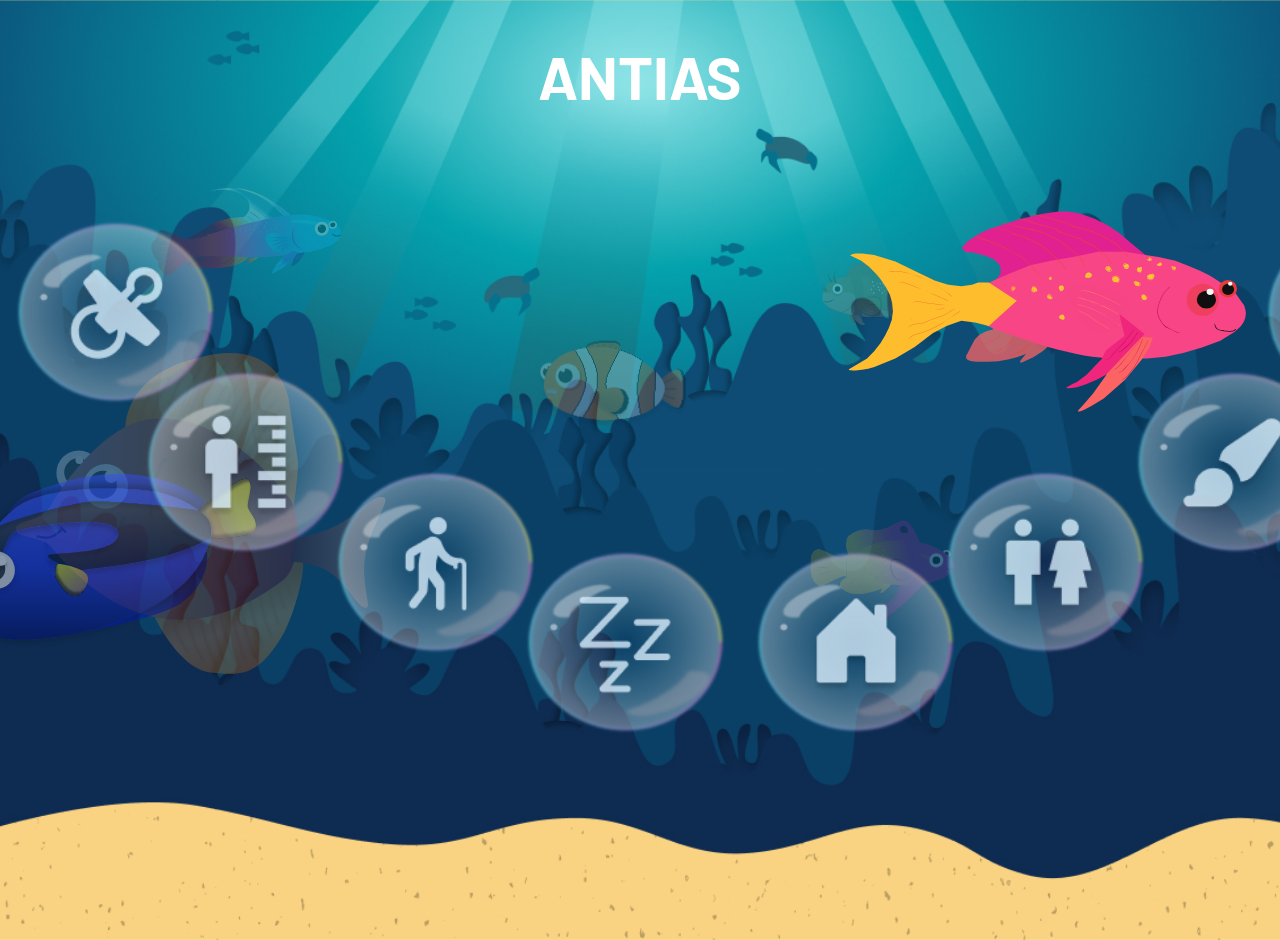
==== antias.html @ 07e8d238 "Merge branch 'main' of https://github.com/Can2203/Akvarie-Case-Gruppe-GG" ====
<!DOCTYPE html>
<html lang="en">
<head>
    <meta charset="UTF-8">
    <meta name="viewport" content="width=device-width, initial-scale=1.0">
    <title>Antias</title> 
    <link rel="stylesheet" href="css/antias.css">
    <link href="https://fonts.googleapis.com/css2?family=Barlow:ital,wght@0,100;0,200;0,300;0,400;0,500;0,600;0,700;0,800;0,900;1,100;1,200;1,300;1,400;1,500;1,600;1,700;1,800;1,900&family=Cormorant+Garamond:ital,wght@0,300..700;1,300..700&family=Montserrat:ital,wght@0,100..900;1,100..900&display=swap" rel="stylesheet">

</head>
<body>
    
    <h1 class="overskriftlof">ANTIAS</h1>
   

    <button class="Rogfarvetkirurgfisk">
        <a href="#Rogfarvetkirurgfisk">
          <img src="Fisk-svg/Rogfarvetkirurg.svg" alt="Røgfarvetkirurg"> 
        </a>
    </button>


    <button class="Ildhalekutlingfisk">
        <a href="#Ildhalekutling">
           <img src="Fisk-svg/Ildhalekutling.svg" alt="Ildhalekutling"> 
        </a>
    </button>

    <button class="Nemo">
        <a href="#Nemo">
          <img src="Fisk-svg/Nemo.svg" alt="Nemo">  
        </a>
    </button>
   

    <button class="Hugofisk">
        <a href="#Hugofisk">
            <img src="Fisk-svg/Hugofisk.svg" alt="Hugofisk">
        </a>
    </button>
  

    <button class="KongeFebars">
        <a href="#KongeFebars">
           <img src="Fisk-svg/KongeFebars.svg" alt="KongeFebars"> 
        </a>
    </button>


    <button class="Paletkirurgfisk">
        <a href="#Paletkirurgfisk">
            <img src="Fisk-svg/Paletkirurg.svg" alt="Paletkirurg">
        </a>
    </button>


    <button class="Antias">
        <a href="LorOmFiskene.html">
           <img src="Fisk-svg/Antais.svg" alt="Antias"> 
        </a>
    </button>


    <button class="Pincetfisk">
        <a href="#Pincetfisk" class="Pincetfisk">
          <img src="Fisk-svg/Pincetfisk.svg" alt="Pincetfisk">  
        </a>
    </button>







  <!--Boblerne-->

    <section class="paragraph1">
        
        <article>
            
            <div id="paragraph1">
                <img class="storboble1" src="images/Boble.png" alt="">
                <h3 class="bobleoverskrift boble1overskrift">BABY(ER)</h3>
                <h4 class="boblelilletekst boble1tekst">
                    Klovnfisken lægger sine æg, hvorefter<br>
                    hannen passer på dem. Efter en uge <br>
                    klækker ægene, og små klovnfisk er <br>
                    blevet født.
                </h4>
            </div>
            
            <button onclick="hideUnhide('paragraph1')" onclick="hideUnhide('paragraph10')"class="boble boble1" >
                <img class="boble" src="images/Babyboble.png" alt="boblebaby" id="paragraph10">
            </button>

        </article>

        
        <article>
            
            <div id="paragraph2">
                <img class="storboble2" src="images/Boble.png" alt="">
                <h3 class="bobleoverskrift boble2overskrift">STØRRELSE</h3>
                <h4 class="boblelilletekst boble2tekst">
                    Klovnfisken er en af akvariets små<br> 
                    fisk og kan blive mellem 8 til 11 cm, <br>
                    og bliver på størrelse med med en <br>
                    lille badeand. 
                </h4>
            </div>
            
            
            <button onclick="hideUnhide('paragraph2')" class="boble boble2">
                <img class="boble" src="images/Storrelseboble.png" alt="boblestorrelse">
            </button>

        </article>


        <article>
            
            <div id="paragraph3">
                <img class="storboble3" src="images/Boble.png" alt="">
                <h3 class="bobleoverskrift boble3overskrift">LEVETID</h3>
                <h4 class="boblelilletekst boble3tekst">
                    Klovnfisken kan leve i akvariet fra <br>
                    8 til 12 år, men også helt op til 20 <br>
                    år, hvis den har et rigtig godt liv <br>
                    i akvariet med godt mad. 
                </h4>
            </div>
            
            
            <button onclick="hideUnhide('paragraph3')" class="boble boble3">
                <img class="boble" src="images/Levetidboble.png" alt="boblelevetid">
            </button>

        </article>


        <article>
            
            <div id="paragraph4">
                <img class="storboble4" src="images/Boble.png" alt="">
                <h3 class="bobleoverskrift boble4overskrift">SØVN</h3>
                <h4 class="boblelilletekst boble4tekst">
                    Intet Intet Intet Intet Intet Intet<br> 
                    Intet Intet Intet Intet Intet Intet<br>
                    Intet Intet Intet Intet Intet. 
                </h4>
            </div>
            
            
            <button onclick="hideUnhide('paragraph4')" class="boble boble4">
                <img class="boble" src="images/Sovnboble.png" alt="boblesovn">
            </button>

        </article>


        <article>
            
            <div id="paragraph5">
                <img class="storboble5" src="images/Boble.png" alt="">
                <h3 class="bobleoverskrift boble5overskrift">HJEM</h3>
                <h4 class="boblelilletekst boble5tekst">
                    Klovnfisken lever i Det Indiske <br>
                    Ocean, Det Røde Hav og i Stillehavet, <br>
                    som er tæt på Australien, hvor <br> 
                    Kænguruerne bor.
                </h4>
            </div>
            
            
            <button onclick="hideUnhide('paragraph5')" class="boble boble5">
                <img class="boble" src="images/Hjemboble.png" alt="boblehjem">
            </button>

        </article>
    

        <article>
            
            <div id="paragraph6">
                <img class="storboble6" src="images/Boble.png" alt="">
                <h3 class="bobleoverskrift boble6overskrift">KØN</h3>
                <h4 class="boblelilletekst boble6tekst">
                    Klovnfiskene er født som hanner, <br>
                    men kan senere i deres liv skifte <br>
                    køn til hun eller forblive en han.
                </h4>
            </div>
            
            
            <button onclick="hideUnhide('paragraph6')" class="boble boble6">
                <img class="boble" src="images/Konboble.png" alt="boblekon">
            </button>

        </article>

        <article>
            
            <div id="paragraph7">
                <img class="storboble7" src="images/Boble.png" alt="">
                <h3 class="bobleoverskrift boble7overskrift">FARVE</h3>
                <h4 class="boblelilletekst boble7tekst">
                    Klovnfisken har nogle specielle <br>
                    farver og er let at genkende med <br>
                    sin flotte orange farve og sine <br>
                    hvide striber.
                </h4>
            </div>
            
            <button onclick="hideUnhide('paragraph7')" class="boble boble7">
                <img class="boble" src="images/Farveboble.png" alt="boblefarve">
            </button>

        </article>

        <article>
            
            <div id="paragraph8">
                <img class="storboble8" src="images/Boble.png" alt="">
                <h3 class="bobleoverskrift boble8overskrift">MAD</h3>
                <h4 class="boblelilletekst boble8tekst">
                    Klovnfisken er altædende og spiser <br>
                    alt mad den kan finde. Den kan både <br>
                    lige orme, alger og små krebsdyr.
                </h4>
            </div>
            
            
            <button onclick="hideUnhide('paragraph8')" class="boble boble8">
                <img class="boble" src="images/Madboble.png" alt="boblemad">
            </button>
        </article>


    </section>


    <script src="js/antias.js"></script>





</body>
</html>
---- css/antias.css ----
body{
    background-image: url("../images/Baggrund.jpg");
        background-size: cover;
        height:100vh;
        margin: 0;
        background-position: bottom;
        overflow: hidden;
        font-family: 'Barlow', sans-serif;

}


.overskriftlof{
    font-size: 60px;
    text-align: center;
    color: #ffffff;
    position: relative;
    font-family:'Barlow', sans-serif;
    
}


.Rogfarvetkirurgfisk{
    background: transparent;
    position:relative;
    top: 200px;
    left:10px;
    border:none;
}

.Rogfarvetkirurgfisk img{
    width: 370px;
    opacity: 25%;
    
}


.Ildhalekutlingfisk{
    background: transparent;
    position:relative;
    bottom: 200px;
    left: -250px;
    border:none;
}

.Ildhalekutlingfisk img{
    width: 200px;
    transform: scaleX(-1);
    opacity: 25%;
}


.Nemo{
    background: transparent;
    position:relative;
    bottom: 50px;
    left: -70px;
    border:none;
}

.Nemo img{
    width: 150px;
    transform: scaleX(-1);
    opacity: 25%;
}



.Paletkirurgfisk{
    background: transparent;
    position:relative;
    bottom: 80px;
    border:none;
    left:-50px;
}

.Paletkirurgfisk img{
    width: 300px;
    transform: scaleX(-1);
    opacity: 50%;
}


.Hugofisk{
    background: transparent;
    position:relative;
    bottom: 150px;
    left:50px;
    border:none;
}

.Hugofisk img{
    width: 145px;
    transform: scaleX(-1);
    opacity: 25%;
}


.KongeFebars{
    background: transparent;
    position:relative;
    bottom: -150px;
    left: -125px;
    border:none;
}

.KongeFebars img{
    width: 150px;
    opacity: 25%;
}



.Pincetfisk{
    background: transparent;
    position:relative;
    bottom: 40px;
    left:375px;
    border:none;
}

.Pincetfisk img{
    width: 300px;
    transform: scaleX(-1);
    opacity: 25%;
}

.Antias{
    background: transparent;
    position:relative;
    bottom: 300px;
    left:525px;
    border:none;
}

.Antias img{
    width: 400px;
}














/*----------------------BOBLERNE----------------------*/

.boble img{
    width: 200px;
}

.boble1, .boble2, .boble3, .boble4, .boble5, .boble6, .boble7, .boble8{
    border:none;
    background:transparent;
}

.paragraph1{
    display:flex;
    z-index:-1;
}


/*BOBLERNES FÆLLES OVERSKRIFT OG TEKST SKRIFT OG DESIGN*/

.bobleoverskrift{
    color:white;
    font-family:'Barlow', sans-serif;
    font-size:25px;
    z-index: 1;
}

.boblelilletekst{
    color:white;
    font-family:'Barlow', sans-serif;
    font-size:15px;
}




/*----------------------boble 1----------------------*/

#paragraph1{
    display: none;
}

.boble1{
    position:absolute;
    top:220px;
    left:10px;
}

.storboble1{
    position: absolute;
    top: 190px;
    width: 290px;
    left:3px;
}

.boble1overskrift{
    color:#ffffff;
    position: absolute;
    bottom: 480px;
    left: 90px;
}

.boble1tekst{
    position: absolute;
    bottom: 400px;
    left:30px;
}



/*----------------------boble 2----------------------*/

#paragraph2{
    display: none;
}

.boble2{
    position:absolute;
    top:370px;
    left:140px;
}

.storboble2{
    position: absolute;
    top: 325px;
    width: 290px;
    left:100px;
}

.boble2overskrift{
    position: absolute;
    top:350px;
    left:170px;
}

.boble2tekst{
    position: absolute;
    top:400px;
    left:130px;
}



/*----------------------boble 3----------------------*/

#paragraph3{
    display: none;
}

.boble3{
    position:absolute;
    top:470px;
    left:330px;
}

.storboble3{
    position:absolute;
    top:435px;
    width:290px;
    left:290px;
}

.boble3overskrift{
    position:absolute;
    top:450px;
    left:380px;
}

.boble3tekst{
    position: absolute;
    top:500px;
    left:320px;
}



/*----------------------boble 4----------------------*/

#paragraph4{
    display: none;
}

.boble4{
    position:absolute;
    top:550px;
    left:520px;
}

.storboble4{
    position: absolute;
    top:510px;
    width:290px;
    left:480px;
}

.boble4overskrift{
    position: absolute;
    bottom: 160px;
    left:590px;
}

.boble4tekst{
    position: absolute;
    bottom: 100px;
    left:520px;
}


/*----------------------boble 5----------------------*/

#paragraph5{
    display: none;
}

.boble5{
    position:absolute;
    top:550px;
    left:750px;
}

.storboble5{
    position:absolute;
    top:510px;
    width:290px;
    left:710px;
}

.boble5overskrift{
    position: absolute;
    bottom:160px;
    left:820px;
}

.boble5tekst{
    position:absolute;
    bottom:80px;
    left:740px;
}


/*----------------------boble 6----------------------*/

#paragraph6{
    display: none;
}

.boble6{
    position:absolute;
    top:470px;
    left:940px;
}

.storboble6{
    position:absolute;
    top:435px;
    width:290px;
    right:280px;
}

.boble6overskrift{
    position:absolute;
    top:459px;
    right:405px;
}

.boble6tekst{
    position:absolute;
    bottom:150px;
    right:315px;
}

/*----------------------boble 7----------------------*/

#paragraph7{
    display: none;
}

.boble7{
    position:absolute;
    top:370px;
    left:1130px;
}

.storboble7{
    position:absolute;
    top:335px;
    width:290px;
    right:85px;
}

.boble7overskrift{
    position: absolute;
    top:358px;
    right:200px;
}

.boble7tekst{
    position:absolute;
    bottom:260px;
    right:120px;
}


/*----------------------boble 8----------------------*/

#paragraph8{
    display: none;
}

.boble8{
    position:absolute;
    top:220px;
    left:1260px;
}

.storboble8{
    position:absolute;
    top:190px;
    width: 290px;
    right:0px;
}

.boble8overskrift{
    position: absolute;
    top:200px;
    right:125px;
}

.boble8tekst{
    position: absolute;
    top:250px;
    right:30px;
}
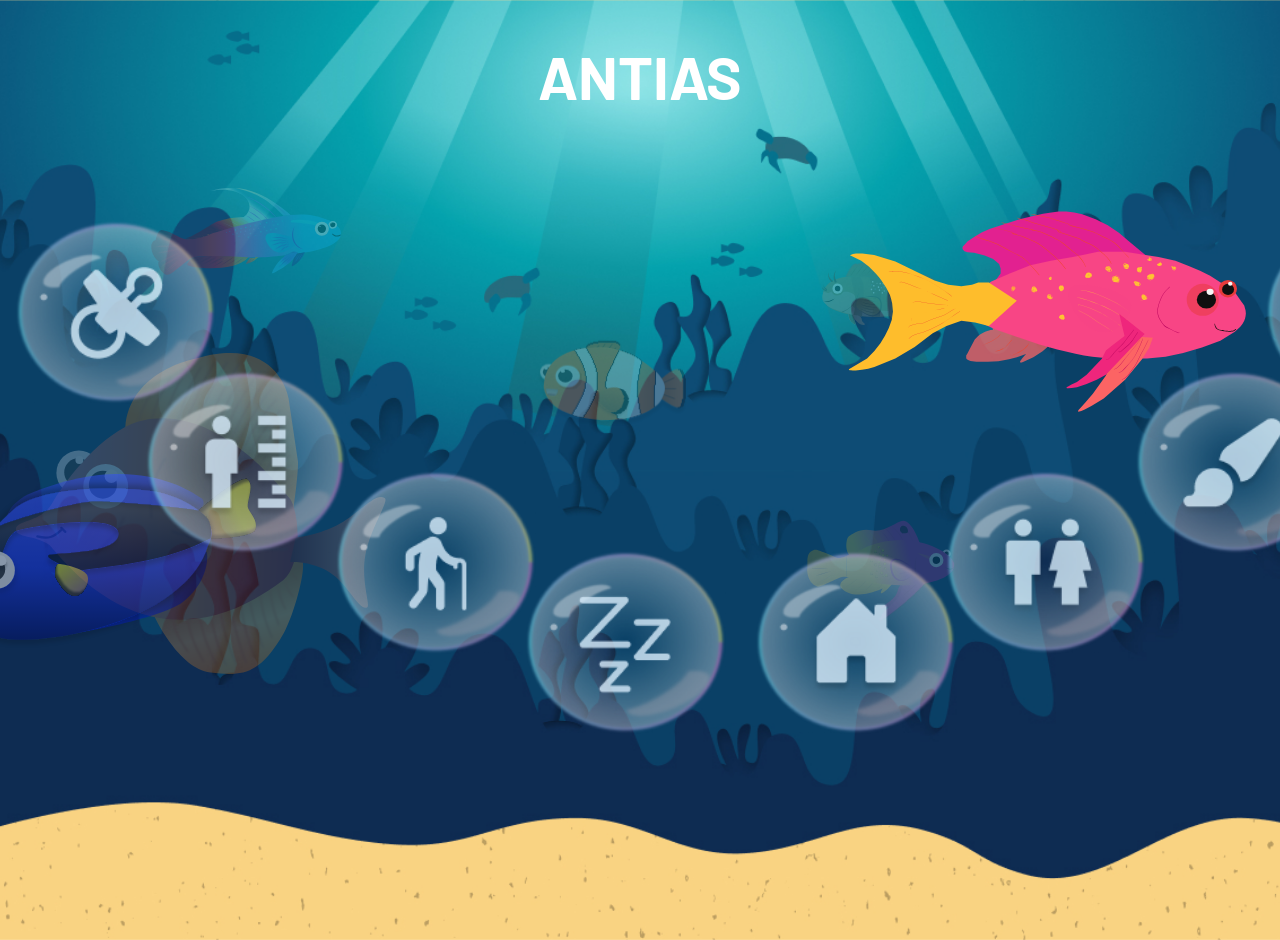
==== commit 0c9c4730: "hgfdsdfghj" ====
--- a/antias.html
+++ b/antias.html
@@ -1,3 +1,6 @@
+
+<!-- Julie -->
+
 <!DOCTYPE html>
 <html lang="en">
 <head>
--- a/css/antias.css
+++ b/css/antias.css
@@ -1,4 +1,4 @@
-
+/* Julie */
 
 body{
     background-image: url("../images/Baggrund.jpg");
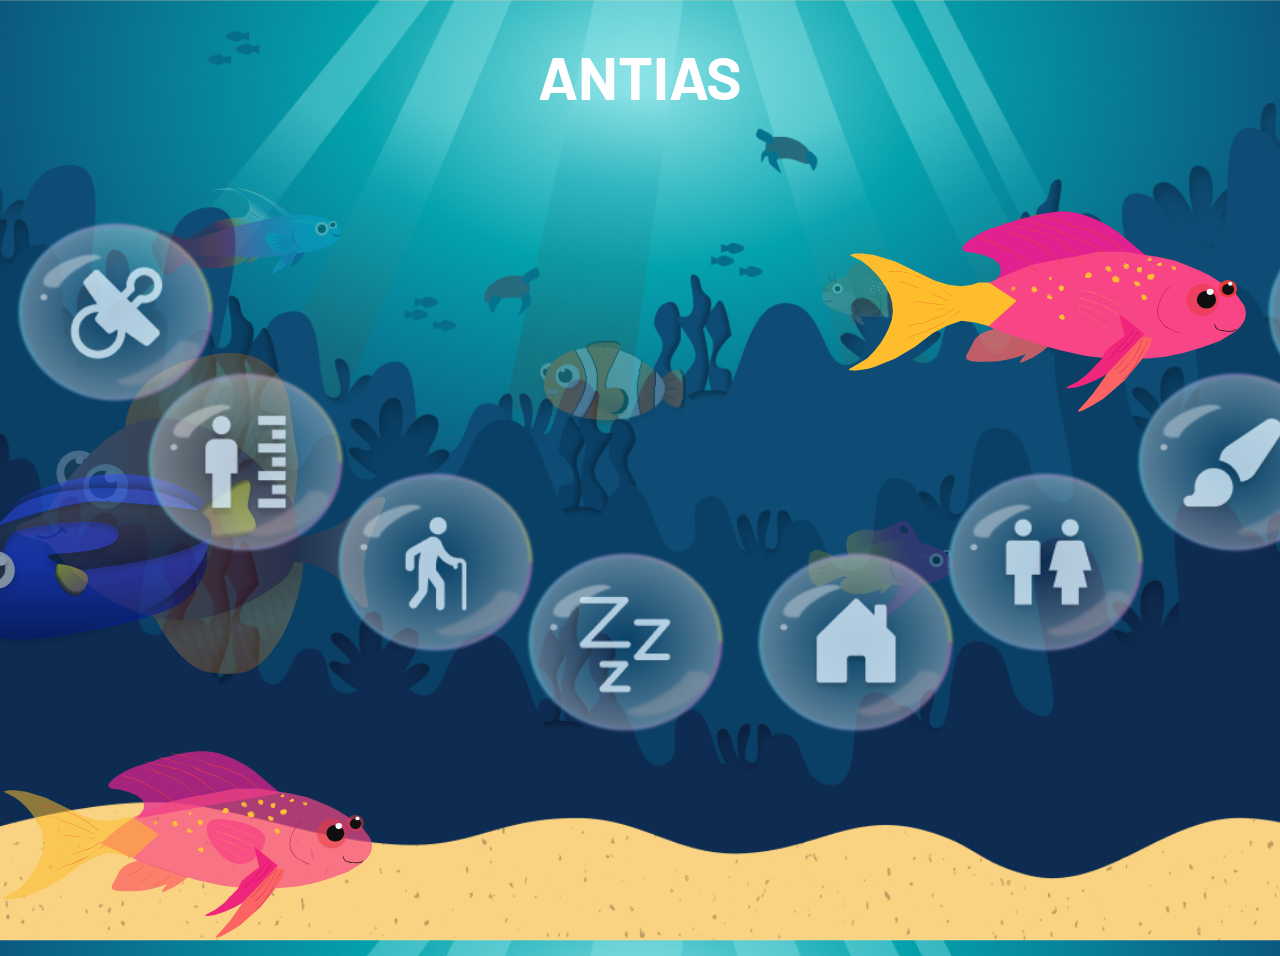
==== commit e33bae39: "tilfrede" ====
--- a/antias.html
+++ b/antias.html
@@ -71,7 +71,7 @@
     </button>
 
 
-
+<img src="images/FISKEN.svg" class="maikenfisk" alt="maikenfisk">
 
 
 
--- a/css/antias.css
+++ b/css/antias.css
@@ -142,10 +142,2739 @@
 
 
 
-
-
-
-
+@keyframes kf_994_88999_scale_0 {
+  0% { animation-timing-function: step-end; scale: 0.9 1; }
+  0.05% { animation-timing-function: step-end; scale: 0.911 1; }
+  0.1% { animation-timing-function: step-end; scale: 0.94 1; }
+  0.15% { animation-timing-function: step-end; scale: 0.97 1; }
+  0.2% { animation-timing-function: step-end; scale: 0.98 1; }
+  0.211% { scale: 0.98 1; }
+  0.25% { scale: 0.979 1; }
+  0.3% { scale: 0.975 1; }
+  0.35% { scale: 0.967 1; }
+  0.4% { scale: 0.958 1; }
+  0.45% { scale: 0.952 1; }
+  0.5% { scale: 0.95 1; }
+  0.513% { animation-timing-function: step-end; scale: 0.95 1; }
+  0.515% { animation-timing-function: step-end; scale: 0.9 1; }
+  0.55% { animation-timing-function: step-end; scale: 0.903 1; }
+  0.6% { animation-timing-function: step-end; scale: 0.923 1; }
+  0.65% { animation-timing-function: step-end; scale: 0.957 1; }
+  0.7% { animation-timing-function: step-end; scale: 0.977 1; }
+  0.736% { scale: 0.98 1; }
+  0.75% { scale: 0.98 1; }
+  0.8% { scale: 0.978 1; }
+  0.85% { scale: 0.972 1; }
+  0.9% { scale: 0.962 1; }
+  0.95% { scale: 0.954 1; }
+  1% { scale: 0.951 1; }
+  1.036% { scale: 0.95 1; }
+  1.038% { animation-timing-function: step-end; scale: 0.9 1; }
+  1.04% { animation-timing-function: step-end; scale: 0.9 1; }
+  1.05% { animation-timing-function: step-end; scale: 0.9 1; }
+  1.1% { animation-timing-function: step-end; scale: 0.911 1; }
+  1.15% { animation-timing-function: step-end; scale: 0.941 1; }
+  1.2% { animation-timing-function: step-end; scale: 0.97 1; }
+  1.25% { animation-timing-function: step-end; scale: 0.98 1; }
+  1.26% { scale: 0.98 1; }
+  1.3% { scale: 0.979 1; }
+  1.35% { scale: 0.975 1; }
+  1.4% { scale: 0.967 1; }
+  1.45% { scale: 0.958 1; }
+  1.5% { scale: 0.952 1; }
+  1.55% { scale: 0.95 1; }
+  1.561% { scale: 0.95 1; }
+  1.563% { animation-timing-function: step-end; scale: 0.9 1; }
+  1.565% { animation-timing-function: step-end; scale: 0.9 1; }
+  1.6% { animation-timing-function: step-end; scale: 0.903 1; }
+  1.65% { animation-timing-function: step-end; scale: 0.924 1; }
+  1.7% { animation-timing-function: step-end; scale: 0.958 1; }
+  1.75% { animation-timing-function: step-end; scale: 0.977 1; }
+  1.785% { scale: 0.98 1; }
+  1.8% { scale: 0.98 1; }
+  1.85% { scale: 0.978 1; }
+  1.9% { scale: 0.972 1; }
+  1.95% { scale: 0.962 1; }
+  2% { scale: 0.954 1; }
+  2.05% { scale: 0.951 1; }
+  2.086% { scale: 0.95 1; }
+  2.088% { animation-timing-function: step-end; scale: 0.9 1; }
+  2.09% { animation-timing-function: step-end; scale: 0.9 1; }
+  2.1% { animation-timing-function: step-end; scale: 0.9 1; }
+  2.15% { animation-timing-function: step-end; scale: 0.911 1; }
+  2.2% { animation-timing-function: step-end; scale: 0.941 1; }
+  2.25% { animation-timing-function: step-end; scale: 0.97 1; }
+  2.3% { animation-timing-function: step-end; scale: 0.98 1; }
+  2.31% { scale: 0.98 1; }
+  2.35% { scale: 0.979 1; }
+  2.4% { scale: 0.975 1; }
+  2.45% { scale: 0.967 1; }
+  2.5% { scale: 0.958 1; }
+  2.55% { scale: 0.952 1; }
+  2.6% { scale: 0.95 1; }
+  2.611% { scale: 0.95 1; }
+  2.613% { animation-timing-function: step-end; scale: 0.9 1; }
+  2.615% { animation-timing-function: step-end; scale: 0.9 1; }
+  2.65% { animation-timing-function: step-end; scale: 0.904 1; }
+  2.7% { animation-timing-function: step-end; scale: 0.924 1; }
+  2.75% { animation-timing-function: step-end; scale: 0.958 1; }
+  2.8% { animation-timing-function: step-end; scale: 0.977 1; }
+  2.835% { scale: 0.98 1; }
+  2.85% { scale: 0.98 1; }
+  2.9% { scale: 0.978 1; }
+  2.95% { scale: 0.972 1; }
+  3% { scale: 0.962 1; }
+  3.05% { scale: 0.954 1; }
+  3.1% { scale: 0.951 1; }
+  3.136% { scale: 0.95 1; }
+  3.138% { animation-timing-function: step-end; scale: 0.9 1; }
+  3.14% { animation-timing-function: step-end; scale: 0.9 1; }
+  3.15% { animation-timing-function: step-end; scale: 0.9 1; }
+  3.2% { animation-timing-function: step-end; scale: 0.911 1; }
+  3.25% { animation-timing-function: step-end; scale: 0.941 1; }
+  3.3% { animation-timing-function: step-end; scale: 0.97 1; }
+  3.35% { animation-timing-function: step-end; scale: 0.98 1; }
+  3.36% { scale: 0.98 1; }
+  3.4% { scale: 0.979 1; }
+  3.45% { scale: 0.975 1; }
+  3.5% { scale: 0.967 1; }
+  3.55% { scale: 0.958 1; }
+  3.6% { scale: 0.952 1; }
+  3.65% { scale: 0.95 1; }
+  3.66% { scale: 0.95 1; }
+  3.662% { animation-timing-function: step-end; scale: 0.9 1; }
+  3.664% { animation-timing-function: step-end; scale: 0.9 1; }
+  3.7% { animation-timing-function: step-end; scale: 0.904 1; }
+  3.75% { animation-timing-function: step-end; scale: 0.924 1; }
+  3.8% { animation-timing-function: step-end; scale: 0.958 1; }
+  3.85% { animation-timing-function: step-end; scale: 0.977 1; }
+  3.885% { scale: 0.98 1; }
+  3.9% { scale: 0.98 1; }
+  3.95% { scale: 0.978 1; }
+  4% { scale: 0.972 1; }
+  4.05% { scale: 0.962 1; }
+  4.1% { scale: 0.954 1; }
+  4.15% { scale: 0.951 1; }
+  4.185% { scale: 0.95 1; }
+  4.187% { animation-timing-function: step-end; scale: 0.9 1; }
+  4.189% { animation-timing-function: step-end; scale: 0.9 1; }
+  4.2% { animation-timing-function: step-end; scale: 0.9 1; }
+  4.25% { animation-timing-function: step-end; scale: 0.911 1; }
+  4.3% { animation-timing-function: step-end; scale: 0.941 1; }
+  4.35% { animation-timing-function: step-end; scale: 0.97 1; }
+  4.4% { animation-timing-function: step-end; scale: 0.98 1; }
+  4.409% { scale: 0.98 1; }
+  4.45% { scale: 0.979 1; }
+  4.5% { scale: 0.975 1; }
+  4.55% { scale: 0.967 1; }
+  4.6% { scale: 0.958 1; }
+  4.65% { scale: 0.952 1; }
+  4.7% { scale: 0.95 1; }
+  4.71% { scale: 0.95 1; }
+  4.712% { animation-timing-function: step-end; scale: 0.9 1; }
+  4.714% { animation-timing-function: step-end; scale: 0.9 1; }
+  4.75% { animation-timing-function: step-end; scale: 0.904 1; }
+  4.8% { animation-timing-function: step-end; scale: 0.924 1; }
+  4.85% { animation-timing-function: step-end; scale: 0.958 1; }
+  4.9% { animation-timing-function: step-end; scale: 0.977 1; }
+  4.934% { scale: 0.98 1; }
+  4.95% { scale: 0.98 1; }
+  5% { scale: 0.978 1; }
+  5.05% { scale: 0.972 1; }
+  5.1% { scale: 0.962 1; }
+  5.15% { scale: 0.954 1; }
+  5.2% { scale: 0.951 1; }
+  5.235% { scale: 0.95 1; }
+  5.237% { animation-timing-function: step-end; scale: 0.9 1; }
+  5.239% { animation-timing-function: step-end; scale: 0.9 1; }
+  5.25% { animation-timing-function: step-end; scale: 0.9 1; }
+  5.3% { animation-timing-function: step-end; scale: 0.911 1; }
+  5.35% { animation-timing-function: step-end; scale: 0.941 1; }
+  5.4% { animation-timing-function: step-end; scale: 0.97 1; }
+  5.45% { animation-timing-function: step-end; scale: 0.98 1; }
+  5.459% { scale: 0.98 1; }
+  5.5% { scale: 0.979 1; }
+  5.55% { scale: 0.975 1; }
+  5.6% { scale: 0.967 1; }
+  5.65% { scale: 0.958 1; }
+  5.7% { scale: 0.952 1; }
+  5.75% { scale: 0.95 1; }
+  5.76% { scale: 0.95 1; }
+  5.762% { animation-timing-function: step-end; scale: 0.9 1; }
+  5.764% { animation-timing-function: step-end; scale: 0.9 1; }
+  5.8% { animation-timing-function: step-end; scale: 0.904 1; }
+  5.85% { animation-timing-function: step-end; scale: 0.924 1; }
+  5.9% { animation-timing-function: step-end; scale: 0.958 1; }
+  5.95% { animation-timing-function: step-end; scale: 0.977 1; }
+  5.984% { scale: 0.98 1; }
+  6% { scale: 0.98 1; }
+  6.05% { scale: 0.978 1; }
+  6.1% { scale: 0.972 1; }
+  6.15% { scale: 0.962 1; }
+  6.2% { scale: 0.954 1; }
+  6.25% { scale: 0.951 1; }
+  6.285% { scale: 0.95 1; }
+  6.287% { animation-timing-function: step-end; scale: 0.9 1; }
+  6.289% { animation-timing-function: step-end; scale: 0.9 1; }
+  6.3% { animation-timing-function: step-end; scale: 0.9 1; }
+  6.35% { animation-timing-function: step-end; scale: 0.911 1; }
+  6.4% { animation-timing-function: step-end; scale: 0.942 1; }
+  6.45% { animation-timing-function: step-end; scale: 0.97 1; }
+  6.5% { animation-timing-function: step-end; scale: 0.98 1; }
+  6.509% { scale: 0.98 1; }
+  6.55% { scale: 0.979 1; }
+  6.6% { scale: 0.975 1; }
+  6.65% { scale: 0.967 1; }
+  6.7% { scale: 0.958 1; }
+  6.75% { scale: 0.952 1; }
+  6.8% { scale: 0.95 1; }
+  6.81% { scale: 0.95 1; }
+  6.812% { animation-timing-function: step-end; scale: 0.9 1; }
+  6.814% { animation-timing-function: step-end; scale: 0.9 1; }
+  6.85% { animation-timing-function: step-end; scale: 0.904 1; }
+  6.9% { animation-timing-function: step-end; scale: 0.924 1; }
+  6.95% { animation-timing-function: step-end; scale: 0.958 1; }
+  7% { animation-timing-function: step-end; scale: 0.977 1; }
+  7.034% { scale: 0.98 1; }
+  7.05% { scale: 0.98 1; }
+  7.1% { scale: 0.978 1; }
+  7.15% { scale: 0.972 1; }
+  7.2% { scale: 0.962 1; }
+  7.25% { scale: 0.954 1; }
+  7.3% { scale: 0.951 1; }
+  7.334% { scale: 0.95 1; }
+  7.336% { animation-timing-function: step-end; scale: 0.9 1; }
+  7.338% { animation-timing-function: step-end; scale: 0.9 1; }
+  7.35% { animation-timing-function: step-end; scale: 0.9 1; }
+  7.4% { animation-timing-function: step-end; scale: 0.912 1; }
+  7.45% { animation-timing-function: step-end; scale: 0.942 1; }
+  7.5% { animation-timing-function: step-end; scale: 0.97 1; }
+  7.55% { animation-timing-function: step-end; scale: 0.98 1; }
+  7.559% { scale: 0.98 1; }
+  7.6% { scale: 0.979 1; }
+  7.65% { scale: 0.975 1; }
+  7.7% { scale: 0.967 1; }
+  7.75% { scale: 0.958 1; }
+  7.8% { scale: 0.952 1; }
+  7.85% { scale: 0.95 1; }
+  7.859% { scale: 0.95 1; }
+  7.861% { animation-timing-function: step-end; scale: 0.9 1; }
+  7.863% { animation-timing-function: step-end; scale: 0.9 1; }
+  7.9% { animation-timing-function: step-end; scale: 0.904 1; }
+  7.95% { animation-timing-function: step-end; scale: 0.925 1; }
+  8% { animation-timing-function: step-end; scale: 0.959 1; }
+  8.05% { animation-timing-function: step-end; scale: 0.977 1; }
+  8.083% { scale: 0.98 1; }
+  8.1% { scale: 0.98 1; }
+  8.15% { scale: 0.978 1; }
+  8.2% { scale: 0.971 1; }
+  8.25% { scale: 0.962 1; }
+  8.3% { scale: 0.954 1; }
+  8.35% { scale: 0.951 1; }
+  8.384% { scale: 0.95 1; }
+  8.386% { animation-timing-function: step-end; scale: 0.9 1; }
+  8.388% { animation-timing-function: step-end; scale: 0.9 1; }
+  8.4% { animation-timing-function: step-end; scale: 0.9 1; }
+  8.45% { animation-timing-function: step-end; scale: 0.912 1; }
+  8.5% { animation-timing-function: step-end; scale: 0.942 1; }
+  8.55% { animation-timing-function: step-end; scale: 0.971 1; }
+  8.6% { animation-timing-function: step-end; scale: 0.98 1; }
+  8.608% { scale: 0.98 1; }
+  8.65% { scale: 0.979 1; }
+  8.7% { scale: 0.975 1; }
+  8.75% { scale: 0.967 1; }
+  8.8% { scale: 0.958 1; }
+  8.85% { scale: 0.952 1; }
+  8.9% { scale: 0.95 1; }
+  8.909% { scale: 0.95 1; }
+  8.911% { animation-timing-function: step-end; scale: 0.9 1; }
+  8.913% { animation-timing-function: step-end; scale: 0.9 1; }
+  8.95% { animation-timing-function: step-end; scale: 0.904 1; }
+  9% { animation-timing-function: step-end; scale: 0.925 1; }
+  9.05% { animation-timing-function: step-end; scale: 0.959 1; }
+  9.1% { animation-timing-function: step-end; scale: 0.977 1; }
+  9.133% { scale: 0.98 1; }
+  9.15% { scale: 0.98 1; }
+  9.2% { scale: 0.978 1; }
+  9.25% { scale: 0.971 1; }
+  9.3% { scale: 0.962 1; }
+  9.35% { scale: 0.954 1; }
+  9.4% { scale: 0.951 1; }
+  9.434% { scale: 0.95 1; }
+  9.436% { animation-timing-function: step-end; scale: 0.9 1; }
+  9.438% { animation-timing-function: step-end; scale: 0.9 1; }
+  9.45% { animation-timing-function: step-end; scale: 0.9 1; }
+  9.5% { animation-timing-function: step-end; scale: 0.912 1; }
+  9.55% { animation-timing-function: step-end; scale: 0.942 1; }
+  9.6% { animation-timing-function: step-end; scale: 0.971 1; }
+  9.65% { animation-timing-function: step-end; scale: 0.98 1; }
+  9.658% { scale: 0.98 1; }
+  9.7% { scale: 0.979 1; }
+  9.75% { scale: 0.975 1; }
+  9.8% { scale: 0.967 1; }
+  9.85% { scale: 0.958 1; }
+  9.9% { scale: 0.952 1; }
+  9.95% { scale: 0.95 1; }
+  9.959% { scale: 0.95 1; }
+  9.961% { animation-timing-function: step-end; scale: 0.9 1; }
+  9.963% { animation-timing-function: step-end; scale: 0.9 1; }
+  10% { animation-timing-function: step-end; scale: 0.904 1; }
+  10.05% { animation-timing-function: step-end; scale: 0.925 1; }
+  10.1% { animation-timing-function: step-end; scale: 0.959 1; }
+  10.15% { animation-timing-function: step-end; scale: 0.977 1; }
+  10.183% { scale: 0.98 1; }
+  10.2% { scale: 0.98 1; }
+  10.25% { scale: 0.978 1; }
+  10.3% { scale: 0.971 1; }
+  10.35% { scale: 0.962 1; }
+  10.4% { scale: 0.954 1; }
+  10.45% { scale: 0.951 1; }
+  10.484% { scale: 0.95 1; }
+  10.486% { animation-timing-function: step-end; scale: 0.9 1; }
+  10.488% { animation-timing-function: step-end; scale: 0.9 1; }
+  10.5% { animation-timing-function: step-end; scale: 0.9 1; }
+  10.55% { animation-timing-function: step-end; scale: 0.912 1; }
+  10.6% { animation-timing-function: step-end; scale: 0.942 1; }
+  10.65% { animation-timing-function: step-end; scale: 0.971 1; }
+  10.7% { animation-timing-function: step-end; scale: 0.98 1; }
+  10.708% { scale: 0.98 1; }
+  10.75% { scale: 0.979 1; }
+  10.8% { scale: 0.975 1; }
+  10.85% { scale: 0.967 1; }
+  10.9% { scale: 0.958 1; }
+  10.95% { scale: 0.952 1; }
+  11% { scale: 0.95 1; }
+  11.008% { scale: 0.95 1; }
+  11.01% { animation-timing-function: step-end; scale: 0.9 1; }
+  11.012% { animation-timing-function: step-end; scale: 0.9 1; }
+  11.05% { animation-timing-function: step-end; scale: 0.904 1; }
+  11.1% { animation-timing-function: step-end; scale: 0.925 1; }
+  11.15% { animation-timing-function: step-end; scale: 0.959 1; }
+  11.2% { animation-timing-function: step-end; scale: 0.977 1; }
+  11.233% { scale: 0.98 1; }
+  11.25% { scale: 0.98 1; }
+  11.3% { scale: 0.978 1; }
+  11.35% { scale: 0.971 1; }
+  11.4% { scale: 0.962 1; }
+  11.45% { scale: 0.954 1; }
+  11.5% { scale: 0.951 1; }
+  11.533% { scale: 0.95 1; }
+  11.535% { animation-timing-function: step-end; scale: 0.9 1; }
+  11.537% { animation-timing-function: step-end; scale: 0.9 1; }
+  11.55% { animation-timing-function: step-end; scale: 0.901 1; }
+  11.6% { animation-timing-function: step-end; scale: 0.912 1; }
+  11.65% { animation-timing-function: step-end; scale: 0.943 1; }
+  11.7% { animation-timing-function: step-end; scale: 0.971 1; }
+  11.75% { animation-timing-function: step-end; scale: 0.98 1; }
+  11.757% { scale: 0.98 1; }
+  11.8% { scale: 0.979 1; }
+  11.85% { scale: 0.975 1; }
+  11.9% { scale: 0.967 1; }
+  11.95% { scale: 0.957 1; }
+  12% { scale: 0.952 1; }
+  12.05% { scale: 0.95 1; }
+  12.058% { scale: 0.95 1; }
+  12.06% { animation-timing-function: step-end; scale: 0.9 1; }
+  12.062% { animation-timing-function: step-end; scale: 0.9 1; }
+  12.1% { animation-timing-function: step-end; scale: 0.904 1; }
+  12.15% { animation-timing-function: step-end; scale: 0.925 1; }
+  12.2% { animation-timing-function: step-end; scale: 0.959 1; }
+  12.25% { animation-timing-function: step-end; scale: 0.977 1; }
+  12.282% { scale: 0.98 1; }
+  12.3% { scale: 0.98 1; }
+  12.35% { scale: 0.978 1; }
+  12.4% { scale: 0.971 1; }
+  12.45% { scale: 0.962 1; }
+  12.5% { scale: 0.954 1; }
+  12.55% { scale: 0.951 1; }
+  12.583% { scale: 0.95 1; }
+  12.585% { animation-timing-function: step-end; scale: 0.9 1; }
+  12.587% { animation-timing-function: step-end; scale: 0.9 1; }
+  12.6% { animation-timing-function: step-end; scale: 0.901 1; }
+  12.65% { animation-timing-function: step-end; scale: 0.912 1; }
+  12.7% { animation-timing-function: step-end; scale: 0.943 1; }
+  12.75% { animation-timing-function: step-end; scale: 0.971 1; }
+  12.8% { animation-timing-function: step-end; scale: 0.98 1; }
+  12.807% { scale: 0.98 1; }
+  12.85% { scale: 0.979 1; }
+  12.9% { scale: 0.975 1; }
+  12.95% { scale: 0.967 1; }
+  13% { scale: 0.957 1; }
+  13.05% { scale: 0.952 1; }
+  13.1% { scale: 0.95 1; }
+  13.108% { scale: 0.95 1; }
+  13.11% { animation-timing-function: step-end; scale: 0.9 1; }
+  13.112% { animation-timing-function: step-end; scale: 0.9 1; }
+  13.15% { animation-timing-function: step-end; scale: 0.904 1; }
+  13.2% { animation-timing-function: step-end; scale: 0.926 1; }
+  13.25% { animation-timing-function: step-end; scale: 0.959 1; }
+  13.3% { animation-timing-function: step-end; scale: 0.977 1; }
+  13.332% { scale: 0.98 1; }
+  13.35% { scale: 0.98 1; }
+  13.4% { scale: 0.977 1; }
+  13.45% { scale: 0.971 1; }
+  13.5% { scale: 0.962 1; }
+  13.55% { scale: 0.954 1; }
+  13.6% { scale: 0.951 1; }
+  13.633% { scale: 0.95 1; }
+  13.635% { animation-timing-function: step-end; scale: 0.9 1; }
+  13.637% { animation-timing-function: step-end; scale: 0.9 1; }
+  13.65% { animation-timing-function: step-end; scale: 0.901 1; }
+  13.7% { animation-timing-function: step-end; scale: 0.912 1; }
+  13.75% { animation-timing-function: step-end; scale: 0.943 1; }
+  13.8% { animation-timing-function: step-end; scale: 0.971 1; }
+  13.85% { animation-timing-function: step-end; scale: 0.98 1; }
+  13.857% { scale: 0.98 1; }
+  13.9% { scale: 0.979 1; }
+  13.95% { scale: 0.975 1; }
+  14% { scale: 0.967 1; }
+  14.05% { scale: 0.957 1; }
+  14.1% { scale: 0.952 1; }
+  14.15% { scale: 0.95 1; }
+  14.157% { scale: 0.95 1; }
+  14.159% { animation-timing-function: step-end; scale: 0.9 1; }
+  14.161% { animation-timing-function: step-end; scale: 0.9 1; }
+  14.2% { animation-timing-function: step-end; scale: 0.904 1; }
+  14.25% { animation-timing-function: step-end; scale: 0.926 1; }
+  14.3% { animation-timing-function: step-end; scale: 0.96 1; }
+  14.35% { animation-timing-function: step-end; scale: 0.978 1; }
+  14.382% { scale: 0.98 1; }
+  14.4% { scale: 0.98 1; }
+  14.45% { scale: 0.977 1; }
+  14.5% { scale: 0.971 1; }
+  14.55% { scale: 0.962 1; }
+  14.6% { scale: 0.954 1; }
+  14.65% { scale: 0.951 1; }
+  14.682% { scale: 0.95 1; }
+  14.684% { animation-timing-function: step-end; scale: 0.9 1; }
+  14.686% { animation-timing-function: step-end; scale: 0.9 1; }
+  14.7% { animation-timing-function: step-end; scale: 0.901 1; }
+  14.75% { animation-timing-function: step-end; scale: 0.912 1; }
+  14.8% { animation-timing-function: step-end; scale: 0.943 1; }
+  14.85% { animation-timing-function: step-end; scale: 0.971 1; }
+  14.9% { animation-timing-function: step-end; scale: 0.98 1; }
+  14.906% { scale: 0.98 1; }
+  14.95% { scale: 0.979 1; }
+  15% { scale: 0.975 1; }
+  15.05% { scale: 0.967 1; }
+  15.1% { scale: 0.957 1; }
+  15.15% { scale: 0.952 1; }
+  15.2% { scale: 0.95 1; }
+  15.207% { scale: 0.95 1; }
+  15.209% { animation-timing-function: step-end; scale: 0.9 1; }
+  15.211% { animation-timing-function: step-end; scale: 0.9 1; }
+  15.25% { animation-timing-function: step-end; scale: 0.904 1; }
+  15.3% { animation-timing-function: step-end; scale: 0.926 1; }
+  15.35% { animation-timing-function: step-end; scale: 0.96 1; }
+  15.4% { animation-timing-function: step-end; scale: 0.978 1; }
+  15.431% { scale: 0.98 1; }
+  15.45% { scale: 0.98 1; }
+  15.5% { scale: 0.977 1; }
+  15.55% { scale: 0.971 1; }
+  15.6% { scale: 0.962 1; }
+  15.65% { scale: 0.954 1; }
+  15.7% { scale: 0.951 1; }
+  15.732% { scale: 0.95 1; }
+  15.734% { animation-timing-function: step-end; scale: 0.9 1; }
+  15.736% { animation-timing-function: step-end; scale: 0.9 1; }
+  15.75% { animation-timing-function: step-end; scale: 0.901 1; }
+  15.8% { animation-timing-function: step-end; scale: 0.913 1; }
+  15.85% { animation-timing-function: step-end; scale: 0.944 1; }
+  15.9% { animation-timing-function: step-end; scale: 0.971 1; }
+  15.95% { animation-timing-function: step-end; scale: 0.98 1; }
+  15.956% { scale: 0.98 1; }
+  16% { scale: 0.979 1; }
+  16.05% { scale: 0.975 1; }
+  16.1% { scale: 0.966 1; }
+  16.15% { scale: 0.957 1; }
+  16.2% { scale: 0.952 1; }
+  16.25% { scale: 0.95 1; }
+  16.257% { scale: 0.95 1; }
+  16.259% { animation-timing-function: step-end; scale: 0.9 1; }
+  16.261% { animation-timing-function: step-end; scale: 0.9 1; }
+  16.3% { animation-timing-function: step-end; scale: 0.904 1; }
+  16.35% { animation-timing-function: step-end; scale: 0.926 1; }
+  16.4% { animation-timing-function: step-end; scale: 0.96 1; }
+  16.45% { animation-timing-function: step-end; scale: 0.978 1; }
+  16.481% { scale: 0.98 1; }
+  16.5% { scale: 0.98 1; }
+  16.55% { scale: 0.977 1; }
+  16.6% { scale: 0.971 1; }
+  16.65% { scale: 0.962 1; }
+  16.7% { scale: 0.954 1; }
+  16.75% { scale: 0.951 1; }
+  16.782% { scale: 0.95 1; }
+  16.784% { animation-timing-function: step-end; scale: 0.9 1; }
+  16.786% { animation-timing-function: step-end; scale: 0.9 1; }
+  16.8% { animation-timing-function: step-end; scale: 0.901 1; }
+  16.85% { animation-timing-function: step-end; scale: 0.913 1; }
+  16.9% { animation-timing-function: step-end; scale: 0.944 1; }
+  16.95% { animation-timing-function: step-end; scale: 0.971 1; }
+  17% { animation-timing-function: step-end; scale: 0.98 1; }
+  17.006% { scale: 0.98 1; }
+  17.05% { scale: 0.979 1; }
+  17.1% { scale: 0.975 1; }
+  17.15% { scale: 0.966 1; }
+  17.2% { scale: 0.957 1; }
+  17.25% { scale: 0.952 1; }
+  17.3% { scale: 0.95 1; }
+  17.307% { scale: 0.95 1; }
+  17.309% { animation-timing-function: step-end; scale: 0.9 1; }
+  17.311% { animation-timing-function: step-end; scale: 0.9 1; }
+  17.35% { animation-timing-function: step-end; scale: 0.904 1; }
+  17.4% { animation-timing-function: step-end; scale: 0.926 1; }
+  17.45% { animation-timing-function: step-end; scale: 0.96 1; }
+  17.5% { animation-timing-function: step-end; scale: 0.978 1; }
+  17.531% { scale: 0.98 1; }
+  17.55% { scale: 0.98 1; }
+  17.6% { scale: 0.977 1; }
+  17.65% { scale: 0.971 1; }
+  17.7% { scale: 0.962 1; }
+  17.75% { scale: 0.954 1; }
+  17.8% { scale: 0.951 1; }
+  17.831% { scale: 0.95 1; }
+  17.833% { animation-timing-function: step-end; scale: 0.9 1; }
+  17.835% { animation-timing-function: step-end; scale: 0.9 1; }
+  17.85% { animation-timing-function: step-end; scale: 0.901 1; }
+  17.9% { animation-timing-function: step-end; scale: 0.913 1; }
+  17.95% { animation-timing-function: step-end; scale: 0.944 1; }
+  18% { animation-timing-function: step-end; scale: 0.972 1; }
+  18.05% { animation-timing-function: step-end; scale: 0.98 1; }
+  18.056% { scale: 0.98 1; }
+  18.1% { scale: 0.979 1; }
+  18.15% { scale: 0.975 1; }
+  18.2% { scale: 0.966 1; }
+  18.25% { scale: 0.957 1; }
+  18.3% { scale: 0.952 1; }
+  18.35% { scale: 0.95 1; }
+  18.356% { scale: 0.95 1; }
+  18.358% { animation-timing-function: step-end; scale: 0.9 1; }
+  18.36% { animation-timing-function: step-end; scale: 0.9 1; }
+  18.4% { animation-timing-function: step-end; scale: 0.904 1; }
+  18.45% { animation-timing-function: step-end; scale: 0.927 1; }
+  18.5% { animation-timing-function: step-end; scale: 0.96 1; }
+  18.55% { animation-timing-function: step-end; scale: 0.978 1; }
+  18.58% { scale: 0.98 1; }
+  18.6% { scale: 0.98 1; }
+  18.65% { scale: 0.977 1; }
+  18.7% { scale: 0.971 1; }
+  18.75% { scale: 0.961 1; }
+  18.8% { scale: 0.954 1; }
+  18.85% { scale: 0.951 1; }
+  18.881% { scale: 0.95 1; }
+  18.883% { animation-timing-function: step-end; scale: 0.9 1; }
+  18.885% { animation-timing-function: step-end; scale: 0.9 1; }
+  18.9% { animation-timing-function: step-end; scale: 0.901 1; }
+  18.95% { animation-timing-function: step-end; scale: 0.913 1; }
+  19% { animation-timing-function: step-end; scale: 0.944 1; }
+  19.05% { animation-timing-function: step-end; scale: 0.972 1; }
+  19.1% { animation-timing-function: step-end; scale: 0.98 1; }
+  19.105% { scale: 0.98 1; }
+  19.15% { scale: 0.979 1; }
+  19.2% { scale: 0.975 1; }
+  19.25% { scale: 0.966 1; }
+  19.3% { scale: 0.957 1; }
+  19.35% { scale: 0.952 1; }
+  19.4% { scale: 0.95 1; }
+  19.406% { scale: 0.95 1; }
+  19.408% { animation-timing-function: step-end; scale: 0.9 1; }
+  19.41% { animation-timing-function: step-end; scale: 0.9 1; }
+  19.45% { animation-timing-function: step-end; scale: 0.905 1; }
+  19.5% { animation-timing-function: step-end; scale: 0.927 1; }
+  19.55% { animation-timing-function: step-end; scale: 0.96 1; }
+  19.6% { animation-timing-function: step-end; scale: 0.978 1; }
+  19.63% { scale: 0.98 1; }
+  19.65% { scale: 0.98 1; }
+  19.7% { scale: 0.977 1; }
+  19.75% { scale: 0.971 1; }
+  19.8% { scale: 0.961 1; }
+  19.85% { scale: 0.954 1; }
+  19.9% { scale: 0.951 1; }
+  19.931% { scale: 0.95 1; }
+  19.933% { animation-timing-function: step-end; scale: 0.9 1; }
+  19.935% { animation-timing-function: step-end; scale: 0.9 1; }
+  19.95% { animation-timing-function: step-end; scale: 0.901 1; }
+  20% { animation-timing-function: step-end; scale: 0.913 1; }
+  20.05% { animation-timing-function: step-end; scale: 0.944 1; }
+  20.1% { animation-timing-function: step-end; scale: 0.972 1; }
+  20.15% { animation-timing-function: step-end; scale: 0.98 1; }
+  20.155% { scale: 0.98 1; }
+  20.2% { scale: 0.979 1; }
+  20.25% { scale: 0.975 1; }
+  20.3% { scale: 0.966 1; }
+  20.35% { scale: 0.957 1; }
+  20.4% { scale: 0.952 1; }
+  20.45% { scale: 0.95 1; }
+  20.456% { scale: 0.95 1; }
+  20.458% { animation-timing-function: step-end; scale: 0.9 1; }
+  20.46% { animation-timing-function: step-end; scale: 0.9 1; }
+  20.5% { animation-timing-function: step-end; scale: 0.905 1; }
+  20.55% { animation-timing-function: step-end; scale: 0.927 1; }
+  20.6% { animation-timing-function: step-end; scale: 0.961 1; }
+  20.65% { animation-timing-function: step-end; scale: 0.978 1; }
+  20.68% { scale: 0.98 1; }
+  20.7% { scale: 0.98 1; }
+  20.75% { scale: 0.977 1; }
+  20.8% { scale: 0.971 1; }
+  20.85% { scale: 0.961 1; }
+  20.9% { scale: 0.954 1; }
+  20.95% { scale: 0.951 1; }
+  20.981% { scale: 0.95 1; }
+  20.983% { animation-timing-function: step-end; scale: 0.9 1; }
+  20.985% { animation-timing-function: step-end; scale: 0.9 1; }
+  21% { animation-timing-function: step-end; scale: 0.901 1; }
+  21.05% { animation-timing-function: step-end; scale: 0.913 1; }
+  21.1% { animation-timing-function: step-end; scale: 0.945 1; }
+  21.15% { animation-timing-function: step-end; scale: 0.972 1; }
+  21.2% { animation-timing-function: step-end; scale: 0.98 1; }
+  21.205% { scale: 0.98 1; }
+  21.25% { scale: 0.979 1; }
+  21.3% { scale: 0.975 1; }
+  21.35% { scale: 0.966 1; }
+  21.4% { scale: 0.957 1; }
+  21.45% { scale: 0.952 1; }
+  21.5% { scale: 0.95 1; }
+  21.505% { scale: 0.95 1; }
+  21.507% { animation-timing-function: step-end; scale: 0.9 1; }
+  21.509% { animation-timing-function: step-end; scale: 0.9 1; }
+  21.55% { animation-timing-function: step-end; scale: 0.905 1; }
+  21.6% { animation-timing-function: step-end; scale: 0.927 1; }
+  21.65% { animation-timing-function: step-end; scale: 0.961 1; }
+  21.7% { animation-timing-function: step-end; scale: 0.978 1; }
+  21.73% { scale: 0.98 1; }
+  21.75% { scale: 0.98 1; }
+  21.8% { scale: 0.977 1; }
+  21.85% { scale: 0.971 1; }
+  21.9% { scale: 0.961 1; }
+  21.95% { scale: 0.954 1; }
+  22% { scale: 0.95 1; }
+  22.03% { scale: 0.95 1; }
+  22.032% { animation-timing-function: step-end; scale: 0.9 1; }
+  22.034% { animation-timing-function: step-end; scale: 0.9 1; }
+  22.05% { animation-timing-function: step-end; scale: 0.901 1; }
+  22.1% { animation-timing-function: step-end; scale: 0.913 1; }
+  22.15% { animation-timing-function: step-end; scale: 0.945 1; }
+  22.2% { animation-timing-function: step-end; scale: 0.972 1; }
+  22.25% { animation-timing-function: step-end; scale: 0.98 1; }
+  22.254% { scale: 0.98 1; }
+  22.3% { scale: 0.979 1; }
+  22.35% { scale: 0.975 1; }
+  22.4% { scale: 0.966 1; }
+  22.45% { scale: 0.957 1; }
+  22.5% { scale: 0.952 1; }
+  22.55% { scale: 0.95 1; }
+  22.555% { scale: 0.95 1; }
+  22.557% { animation-timing-function: step-end; scale: 0.9 1; }
+  22.559% { animation-timing-function: step-end; scale: 0.9 1; }
+  22.6% { animation-timing-function: step-end; scale: 0.905 1; }
+  22.65% { animation-timing-function: step-end; scale: 0.927 1; }
+  22.7% { animation-timing-function: step-end; scale: 0.961 1; }
+  22.75% { animation-timing-function: step-end; scale: 0.978 1; }
+  22.779% { scale: 0.98 1; }
+  22.8% { scale: 0.98 1; }
+  22.85% { scale: 0.977 1; }
+  22.9% { scale: 0.971 1; }
+  22.95% { scale: 0.961 1; }
+  23% { scale: 0.954 1; }
+  23.05% { scale: 0.95 1; }
+  23.08% { scale: 0.95 1; }
+  23.082% { animation-timing-function: step-end; scale: 0.9 1; }
+  23.084% { animation-timing-function: step-end; scale: 0.9 1; }
+  23.1% { animation-timing-function: step-end; scale: 0.901 1; }
+  23.15% { animation-timing-function: step-end; scale: 0.913 1; }
+  23.2% { animation-timing-function: step-end; scale: 0.945 1; }
+  23.25% { animation-timing-function: step-end; scale: 0.972 1; }
+  23.3% { animation-timing-function: step-end; scale: 0.98 1; }
+  23.304% { scale: 0.98 1; }
+  23.35% { scale: 0.979 1; }
+  23.4% { scale: 0.975 1; }
+  23.45% { scale: 0.966 1; }
+  23.5% { scale: 0.957 1; }
+  23.55% { scale: 0.952 1; }
+  23.6% { scale: 0.95 1; }
+  23.605% { scale: 0.95 1; }
+  23.607% { animation-timing-function: step-end; scale: 0.9 1; }
+  23.609% { animation-timing-function: step-end; scale: 0.9 1; }
+  23.65% { animation-timing-function: step-end; scale: 0.905 1; }
+  23.7% { animation-timing-function: step-end; scale: 0.928 1; }
+  23.75% { animation-timing-function: step-end; scale: 0.961 1; }
+  23.8% { animation-timing-function: step-end; scale: 0.978 1; }
+  23.829% { scale: 0.98 1; }
+  23.85% { scale: 0.98 1; }
+  23.9% { scale: 0.977 1; }
+  23.95% { scale: 0.971 1; }
+  24% { scale: 0.961 1; }
+  24.05% { scale: 0.954 1; }
+  24.1% { scale: 0.95 1; }
+  24.13% { scale: 0.95 1; }
+  24.132% { animation-timing-function: step-end; scale: 0.9 1; }
+  24.134% { animation-timing-function: step-end; scale: 0.9 1; }
+  24.15% { animation-timing-function: step-end; scale: 0.901 1; }
+  24.2% { animation-timing-function: step-end; scale: 0.914 1; }
+  24.25% { animation-timing-function: step-end; scale: 0.945 1; }
+  24.3% { animation-timing-function: step-end; scale: 0.972 1; }
+  24.35% { animation-timing-function: step-end; scale: 0.98 1; }
+  24.354% { scale: 0.98 1; }
+  24.4% { scale: 0.979 1; }
+  24.45% { scale: 0.975 1; }
+  24.5% { scale: 0.966 1; }
+  24.55% { scale: 0.957 1; }
+  24.6% { scale: 0.952 1; }
+  24.65% { scale: 0.95 1; }
+  24.654% { scale: 0.95 1; }
+  24.656% { animation-timing-function: step-end; scale: 0.9 1; }
+  24.658% { animation-timing-function: step-end; scale: 0.9 1; }
+  24.7% { animation-timing-function: step-end; scale: 0.905 1; }
+  24.75% { animation-timing-function: step-end; scale: 0.928 1; }
+  24.8% { animation-timing-function: step-end; scale: 0.961 1; }
+  24.85% { animation-timing-function: step-end; scale: 0.978 1; }
+  24.879% { scale: 0.98 1; }
+  24.9% { scale: 0.98 1; }
+  24.95% { scale: 0.977 1; }
+  25% { scale: 0.971 1; }
+  25.05% { scale: 0.961 1; }
+  25.1% { scale: 0.954 1; }
+  25.15% { scale: 0.95 1; }
+  25.179% { scale: 0.95 1; }
+  25.181% { animation-timing-function: step-end; scale: 0.9 1; }
+  25.183% { animation-timing-function: step-end; scale: 0.9 1; }
+  25.2% { animation-timing-function: step-end; scale: 0.901 1; }
+  25.25% { animation-timing-function: step-end; scale: 0.914 1; }
+  25.3% { animation-timing-function: step-end; scale: 0.945 1; }
+  25.35% { animation-timing-function: step-end; scale: 0.972 1; }
+  25.4% { animation-timing-function: step-end; scale: 0.98 1; }
+  25.403% { scale: 0.98 1; }
+  25.45% { scale: 0.979 1; }
+  25.5% { scale: 0.974 1; }
+  25.55% { scale: 0.966 1; }
+  25.6% { scale: 0.957 1; }
+  25.65% { scale: 0.952 1; }
+  25.7% { scale: 0.95 1; }
+  25.704% { scale: 0.95 1; }
+  25.706% { animation-timing-function: step-end; scale: 0.9 1; }
+  25.708% { animation-timing-function: step-end; scale: 0.9 1; }
+  25.75% { animation-timing-function: step-end; scale: 0.905 1; }
+  25.8% { animation-timing-function: step-end; scale: 0.928 1; }
+  25.85% { animation-timing-function: step-end; scale: 0.961 1; }
+  25.9% { animation-timing-function: step-end; scale: 0.978 1; }
+  25.928% { scale: 0.98 1; }
+  25.95% { scale: 0.98 1; }
+  26% { scale: 0.977 1; }
+  26.05% { scale: 0.971 1; }
+  26.1% { scale: 0.961 1; }
+  26.15% { scale: 0.954 1; }
+  26.2% { scale: 0.95 1; }
+  26.229% { scale: 0.95 1; }
+  26.231% { animation-timing-function: step-end; scale: 0.9 1; }
+  26.233% { animation-timing-function: step-end; scale: 0.9 1; }
+  26.25% { animation-timing-function: step-end; scale: 0.901 1; }
+  26.3% { animation-timing-function: step-end; scale: 0.914 1; }
+  26.35% { animation-timing-function: step-end; scale: 0.946 1; }
+  26.4% { animation-timing-function: step-end; scale: 0.972 1; }
+  26.45% { animation-timing-function: step-end; scale: 0.98 1; }
+  26.453% { scale: 0.98 1; }
+  26.5% { scale: 0.979 1; }
+  26.55% { scale: 0.974 1; }
+  26.6% { scale: 0.966 1; }
+  26.65% { scale: 0.957 1; }
+  26.7% { scale: 0.952 1; }
+  26.75% { scale: 0.95 1; }
+  26.754% { scale: 0.95 1; }
+  26.756% { animation-timing-function: step-end; scale: 0.9 1; }
+  26.758% { animation-timing-function: step-end; scale: 0.9 1; }
+  26.8% { animation-timing-function: step-end; scale: 0.905 1; }
+  26.85% { animation-timing-function: step-end; scale: 0.928 1; }
+  26.9% { animation-timing-function: step-end; scale: 0.962 1; }
+  26.95% { animation-timing-function: step-end; scale: 0.978 1; }
+  26.978% { scale: 0.98 1; }
+  27% { scale: 0.98 1; }
+  27.05% { scale: 0.977 1; }
+  27.1% { scale: 0.971 1; }
+  27.15% { scale: 0.961 1; }
+  27.2% { scale: 0.954 1; }
+  27.25% { scale: 0.95 1; }
+  27.279% { scale: 0.95 1; }
+  27.281% { animation-timing-function: step-end; scale: 0.9 1; }
+  27.283% { animation-timing-function: step-end; scale: 0.9 1; }
+  27.3% { animation-timing-function: step-end; scale: 0.901 1; }
+  27.35% { animation-timing-function: step-end; scale: 0.914 1; }
+  27.4% { animation-timing-function: step-end; scale: 0.946 1; }
+  27.45% { animation-timing-function: step-end; scale: 0.972 1; }
+  27.5% { animation-timing-function: step-end; scale: 0.98 1; }
+  27.503% { scale: 0.98 1; }
+  27.55% { scale: 0.979 1; }
+  27.6% { scale: 0.974 1; }
+  27.65% { scale: 0.966 1; }
+  27.7% { scale: 0.957 1; }
+  27.75% { scale: 0.952 1; }
+  27.8% { scale: 0.95 1; }
+  27.804% { scale: 0.95 1; }
+  27.806% { animation-timing-function: step-end; scale: 0.9 1; }
+  27.808% { animation-timing-function: step-end; scale: 0.9 1; }
+  27.85% { animation-timing-function: step-end; scale: 0.905 1; }
+  27.9% { animation-timing-function: step-end; scale: 0.928 1; }
+  27.95% { animation-timing-function: step-end; scale: 0.962 1; }
+  28% { animation-timing-function: step-end; scale: 0.978 1; }
+  28.028% { scale: 0.98 1; }
+  28.05% { scale: 0.98 1; }
+  28.1% { scale: 0.977 1; }
+  28.15% { scale: 0.971 1; }
+  28.2% { scale: 0.961 1; }
+  28.25% { scale: 0.954 1; }
+  28.3% { scale: 0.95 1; }
+  28.328% { scale: 0.95 1; }
+  28.33% { animation-timing-function: step-end; scale: 0.9 1; }
+  28.332% { animation-timing-function: step-end; scale: 0.9 1; }
+  28.35% { animation-timing-function: step-end; scale: 0.901 1; }
+  28.4% { animation-timing-function: step-end; scale: 0.914 1; }
+  28.45% { animation-timing-function: step-end; scale: 0.946 1; }
+  28.5% { animation-timing-function: step-end; scale: 0.973 1; }
+  28.55% { animation-timing-function: step-end; scale: 0.98 1; }
+  28.553% { scale: 0.98 1; }
+  28.6% { scale: 0.979 1; }
+  28.65% { scale: 0.974 1; }
+  28.7% { scale: 0.966 1; }
+  28.75% { scale: 0.957 1; }
+  28.8% { scale: 0.952 1; }
+  28.85% { scale: 0.95 1; }
+  28.853% { scale: 0.95 1; }
+  28.855% { animation-timing-function: step-end; scale: 0.9 1; }
+  28.857% { animation-timing-function: step-end; scale: 0.9 1; }
+  28.9% { animation-timing-function: step-end; scale: 0.905 1; }
+  28.95% { animation-timing-function: step-end; scale: 0.929 1; }
+  29% { animation-timing-function: step-end; scale: 0.962 1; }
+  29.05% { animation-timing-function: step-end; scale: 0.978 1; }
+  29.077% { scale: 0.98 1; }
+  29.1% { scale: 0.98 1; }
+  29.15% { scale: 0.977 1; }
+  29.2% { scale: 0.97 1; }
+  29.25% { scale: 0.961 1; }
+  29.3% { scale: 0.954 1; }
+  29.35% { scale: 0.95 1; }
+  29.378% { scale: 0.95 1; }
+  29.38% { animation-timing-function: step-end; scale: 0.9 1; }
+  29.382% { animation-timing-function: step-end; scale: 0.9 1; }
+  29.4% { animation-timing-function: step-end; scale: 0.901 1; }
+  29.45% { animation-timing-function: step-end; scale: 0.914 1; }
+  29.5% { animation-timing-function: step-end; scale: 0.946 1; }
+  29.55% { animation-timing-function: step-end; scale: 0.973 1; }
+  29.6% { animation-timing-function: step-end; scale: 0.98 1; }
+  29.602% { scale: 0.98 1; }
+  29.65% { scale: 0.979 1; }
+  29.7% { scale: 0.974 1; }
+  29.75% { scale: 0.966 1; }
+  29.8% { scale: 0.957 1; }
+  29.85% { scale: 0.952 1; }
+  29.9% { scale: 0.95 1; }
+  29.903% { scale: 0.95 1; }
+  29.905% { animation-timing-function: step-end; scale: 0.9 1; }
+  29.907% { animation-timing-function: step-end; scale: 0.9 1; }
+  29.95% { animation-timing-function: step-end; scale: 0.905 1; }
+  30% { animation-timing-function: step-end; scale: 0.929 1; }
+  30.05% { animation-timing-function: step-end; scale: 0.962 1; }
+  30.1% { animation-timing-function: step-end; scale: 0.978 1; }
+  30.127% { scale: 0.98 1; }
+  30.15% { scale: 0.98 1; }
+  30.2% { scale: 0.977 1; }
+  30.25% { scale: 0.97 1; }
+  30.3% { scale: 0.961 1; }
+  30.35% { scale: 0.954 1; }
+  30.4% { scale: 0.95 1; }
+  30.428% { scale: 0.95 1; }
+  30.43% { animation-timing-function: step-end; scale: 0.9 1; }
+  30.432% { animation-timing-function: step-end; scale: 0.9 1; }
+  30.45% { animation-timing-function: step-end; scale: 0.901 1; }
+  30.5% { animation-timing-function: step-end; scale: 0.914 1; }
+  30.55% { animation-timing-function: step-end; scale: 0.947 1; }
+  30.6% { animation-timing-function: step-end; scale: 0.973 1; }
+  30.65% { animation-timing-function: step-end; scale: 0.98 1; }
+  30.652% { scale: 0.98 1; }
+  30.7% { scale: 0.979 1; }
+  30.75% { scale: 0.974 1; }
+  30.8% { scale: 0.966 1; }
+  30.85% { scale: 0.957 1; }
+  30.9% { scale: 0.952 1; }
+  30.95% { scale: 0.95 1; }
+  30.953% { scale: 0.95 1; }
+  30.955% { animation-timing-function: step-end; scale: 0.9 1; }
+  30.957% { animation-timing-function: step-end; scale: 0.9 1; }
+  31% { animation-timing-function: step-end; scale: 0.905 1; }
+  31.05% { animation-timing-function: step-end; scale: 0.929 1; }
+  31.1% { animation-timing-function: step-end; scale: 0.962 1; }
+  31.15% { animation-timing-function: step-end; scale: 0.978 1; }
+  31.177% { scale: 0.98 1; }
+  31.2% { scale: 0.98 1; }
+  31.25% { scale: 0.977 1; }
+  31.3% { scale: 0.97 1; }
+  31.35% { scale: 0.961 1; }
+  31.4% { scale: 0.954 1; }
+  31.45% { scale: 0.95 1; }
+  31.478% { scale: 0.95 1; }
+  31.48% { animation-timing-function: step-end; scale: 0.9 1; }
+  31.482% { animation-timing-function: step-end; scale: 0.9 1; }
+  31.5% { animation-timing-function: step-end; scale: 0.901 1; }
+  31.55% { animation-timing-function: step-end; scale: 0.915 1; }
+  31.6% { animation-timing-function: step-end; scale: 0.947 1; }
+  31.65% { animation-timing-function: step-end; scale: 0.973 1; }
+  31.7% { animation-timing-function: step-end; scale: 0.98 1; }
+  31.702% { scale: 0.98 1; }
+  31.75% { scale: 0.979 1; }
+  31.8% { scale: 0.974 1; }
+  31.85% { scale: 0.966 1; }
+  31.9% { scale: 0.957 1; }
+  31.95% { scale: 0.952 1; }
+  32% { scale: 0.95 1; }
+  32.002% { scale: 0.95 1; }
+  32.004% { animation-timing-function: step-end; scale: 0.9 1; }
+  32.006% { animation-timing-function: step-end; scale: 0.9 1; }
+  32.05% { animation-timing-function: step-end; scale: 0.905 1; }
+  32.1% { animation-timing-function: step-end; scale: 0.929 1; }
+  32.15% { animation-timing-function: step-end; scale: 0.962 1; }
+  32.2% { animation-timing-function: step-end; scale: 0.978 1; }
+  32.227% { scale: 0.98 1; }
+  32.25% { scale: 0.98 1; }
+  32.3% { scale: 0.977 1; }
+  32.35% { scale: 0.97 1; }
+  32.4% { scale: 0.961 1; }
+  32.45% { scale: 0.954 1; }
+  32.5% { scale: 0.95 1; }
+  32.527% { scale: 0.95 1; }
+  32.529% { animation-timing-function: step-end; scale: 0.9 1; }
+  32.531% { animation-timing-function: step-end; scale: 0.9 1; }
+  32.55% { animation-timing-function: step-end; scale: 0.901 1; }
+  32.6% { animation-timing-function: step-end; scale: 0.915 1; }
+  32.65% { animation-timing-function: step-end; scale: 0.947 1; }
+  32.7% { animation-timing-function: step-end; scale: 0.973 1; }
+  32.75% { animation-timing-function: step-end; scale: 0.98 1; }
+  32.751% { scale: 0.98 1; }
+  32.8% { scale: 0.979 1; }
+  32.85% { scale: 0.974 1; }
+  32.9% { scale: 0.966 1; }
+  32.95% { scale: 0.957 1; }
+  33% { scale: 0.952 1; }
+  33.05% { scale: 0.95 1; }
+  33.052% { scale: 0.95 1; }
+  33.054% { animation-timing-function: step-end; scale: 0.9 1; }
+  33.056% { animation-timing-function: step-end; scale: 0.9 1; }
+  33.1% { animation-timing-function: step-end; scale: 0.906 1; }
+  33.15% { animation-timing-function: step-end; scale: 0.929 1; }
+  33.2% { animation-timing-function: step-end; scale: 0.963 1; }
+  33.25% { animation-timing-function: step-end; scale: 0.978 1; }
+  33.276% { scale: 0.98 1; }
+  33.3% { scale: 0.98 1; }
+  33.35% { scale: 0.977 1; }
+  33.4% { scale: 0.97 1; }
+  33.45% { scale: 0.961 1; }
+  33.5% { scale: 0.953 1; }
+  33.55% { scale: 0.95 1; }
+  33.577% { scale: 0.95 1; }
+  33.579% { animation-timing-function: step-end; scale: 0.9 1; }
+  33.581% { animation-timing-function: step-end; scale: 0.9 1; }
+  33.6% { animation-timing-function: step-end; scale: 0.901 1; }
+  33.65% { animation-timing-function: step-end; scale: 0.915 1; }
+  33.7% { animation-timing-function: step-end; scale: 0.947 1; }
+  33.75% { animation-timing-function: step-end; scale: 0.973 1; }
+  33.8% { animation-timing-function: step-end; scale: 0.98 1; }
+  33.801% { scale: 0.98 1; }
+  33.85% { scale: 0.979 1; }
+  33.9% { scale: 0.974 1; }
+  33.95% { scale: 0.965 1; }
+  34% { scale: 0.957 1; }
+  34.05% { scale: 0.951 1; }
+  34.1% { scale: 0.95 1; }
+  34.102% { scale: 0.95 1; }
+  34.104% { animation-timing-function: step-end; scale: 0.9 1; }
+  34.106% { animation-timing-function: step-end; scale: 0.9 1; }
+  34.15% { animation-timing-function: step-end; scale: 0.906 1; }
+  34.2% { animation-timing-function: step-end; scale: 0.93 1; }
+  34.25% { animation-timing-function: step-end; scale: 0.963 1; }
+  34.3% { animation-timing-function: step-end; scale: 0.978 1; }
+  34.326% { scale: 0.98 1; }
+  34.35% { scale: 0.98 1; }
+  34.4% { scale: 0.977 1; }
+  34.45% { scale: 0.97 1; }
+  34.5% { scale: 0.961 1; }
+  34.55% { scale: 0.953 1; }
+  34.6% { scale: 0.95 1; }
+  34.627% { scale: 0.95 1; }
+  34.629% { animation-timing-function: step-end; scale: 0.9 1; }
+  34.631% { animation-timing-function: step-end; scale: 0.9 1; }
+  34.65% { animation-timing-function: step-end; scale: 0.901 1; }
+  34.7% { animation-timing-function: step-end; scale: 0.915 1; }
+  34.75% { animation-timing-function: step-end; scale: 0.947 1; }
+  34.8% { animation-timing-function: step-end; scale: 0.973 1; }
+  34.85% { animation-timing-function: step-end; scale: 0.98 1; }
+  34.851% { scale: 0.98 1; }
+  34.9% { scale: 0.979 1; }
+  34.95% { scale: 0.974 1; }
+  35% { scale: 0.965 1; }
+  35.05% { scale: 0.956 1; }
+  35.1% { scale: 0.951 1; }
+  35.15% { scale: 0.95 1; }
+  35.151% { scale: 0.95 1; }
+  35.153% { animation-timing-function: step-end; scale: 0.9 1; }
+  35.155% { animation-timing-function: step-end; scale: 0.9 1; }
+  35.2% { animation-timing-function: step-end; scale: 0.906 1; }
+  35.25% { animation-timing-function: step-end; scale: 0.93 1; }
+  35.3% { animation-timing-function: step-end; scale: 0.963 1; }
+  35.35% { animation-timing-function: step-end; scale: 0.978 1; }
+  35.376% { scale: 0.98 1; }
+  35.4% { scale: 0.98 1; }
+  35.45% { scale: 0.977 1; }
+  35.5% { scale: 0.97 1; }
+  35.55% { scale: 0.961 1; }
+  35.6% { scale: 0.953 1; }
+  35.65% { scale: 0.95 1; }
+  35.676% { scale: 0.95 1; }
+  35.678% { animation-timing-function: step-end; scale: 0.9 1; }
+  35.68% { animation-timing-function: step-end; scale: 0.9 1; }
+  35.7% { animation-timing-function: step-end; scale: 0.901 1; }
+  35.75% { animation-timing-function: step-end; scale: 0.915 1; }
+  35.8% { animation-timing-function: step-end; scale: 0.948 1; }
+  35.85% { animation-timing-function: step-end; scale: 0.973 1; }
+  35.9% { animation-timing-function: step-end; scale: 0.98 1; }
+  35.9% { scale: 0.98 1; }
+  35.95% { scale: 0.979 1; }
+  36% { scale: 0.974 1; }
+  36.05% { scale: 0.965 1; }
+  36.1% { scale: 0.956 1; }
+  36.15% { scale: 0.951 1; }
+  36.2% { scale: 0.95 1; }
+  36.201% { scale: 0.95 1; }
+  36.203% { animation-timing-function: step-end; scale: 0.9 1; }
+  36.205% { animation-timing-function: step-end; scale: 0.9 1; }
+  36.25% { animation-timing-function: step-end; scale: 0.906 1; }
+  36.3% { animation-timing-function: step-end; scale: 0.93 1; }
+  36.35% { animation-timing-function: step-end; scale: 0.963 1; }
+  36.4% { animation-timing-function: step-end; scale: 0.978 1; }
+  36.425% { scale: 0.98 1; }
+  36.45% { scale: 0.98 1; }
+  36.5% { scale: 0.977 1; }
+  36.55% { scale: 0.97 1; }
+  36.6% { scale: 0.961 1; }
+  36.65% { scale: 0.953 1; }
+  36.7% { scale: 0.95 1; }
+  36.726% { scale: 0.95 1; }
+  36.728% { animation-timing-function: step-end; scale: 0.9 1; }
+  36.73% { animation-timing-function: step-end; scale: 0.9 1; }
+  36.75% { animation-timing-function: step-end; scale: 0.901 1; }
+  36.8% { animation-timing-function: step-end; scale: 0.915 1; }
+  36.85% { animation-timing-function: step-end; scale: 0.948 1; }
+  36.9% { animation-timing-function: step-end; scale: 0.973 1; }
+  36.95% { animation-timing-function: step-end; scale: 0.98 1; }
+  36.95% { scale: 0.98 1; }
+  37% { scale: 0.979 1; }
+  37.05% { scale: 0.974 1; }
+  37.1% { scale: 0.965 1; }
+  37.15% { scale: 0.956 1; }
+  37.2% { scale: 0.951 1; }
+  37.25% { scale: 0.95 1; }
+  37.251% { scale: 0.95 1; }
+  37.253% { animation-timing-function: step-end; scale: 0.9 1; }
+  37.255% { animation-timing-function: step-end; scale: 0.9 1; }
+  37.3% { animation-timing-function: step-end; scale: 0.906 1; }
+  37.35% { animation-timing-function: step-end; scale: 0.93 1; }
+  37.4% { animation-timing-function: step-end; scale: 0.963 1; }
+  37.45% { animation-timing-function: step-end; scale: 0.978 1; }
+  37.475% { scale: 0.98 1; }
+  37.5% { scale: 0.98 1; }
+  37.55% { scale: 0.977 1; }
+  37.6% { scale: 0.97 1; }
+  37.65% { scale: 0.96 1; }
+  37.7% { scale: 0.953 1; }
+  37.75% { scale: 0.95 1; }
+  37.776% { scale: 0.95 1; }
+  37.778% { animation-timing-function: step-end; scale: 0.9 1; }
+  37.78% { animation-timing-function: step-end; scale: 0.9 1; }
+  37.8% { animation-timing-function: step-end; scale: 0.901 1; }
+  37.85% { animation-timing-function: step-end; scale: 0.915 1; }
+  37.9% { animation-timing-function: step-end; scale: 0.948 1; }
+  37.95% { animation-timing-function: step-end; scale: 0.973 1; }
+  38% { scale: 0.98 1; }
+  38% { scale: 0.98 1; }
+  38.05% { scale: 0.979 1; }
+  38.1% { scale: 0.974 1; }
+  38.15% { scale: 0.965 1; }
+  38.2% { scale: 0.956 1; }
+  38.25% { scale: 0.951 1; }
+  38.3% { scale: 0.95 1; }
+  38.301% { scale: 0.95 1; }
+  38.303% { animation-timing-function: step-end; scale: 0.9 1; }
+  38.305% { animation-timing-function: step-end; scale: 0.9 1; }
+  38.35% { animation-timing-function: step-end; scale: 0.906 1; }
+  38.4% { animation-timing-function: step-end; scale: 0.93 1; }
+  38.45% { animation-timing-function: step-end; scale: 0.963 1; }
+  38.5% { animation-timing-function: step-end; scale: 0.979 1; }
+  38.525% { scale: 0.98 1; }
+  38.55% { scale: 0.98 1; }
+  38.6% { scale: 0.977 1; }
+  38.65% { scale: 0.97 1; }
+  38.7% { scale: 0.96 1; }
+  38.75% { scale: 0.953 1; }
+  38.8% { scale: 0.95 1; }
+  38.825% { scale: 0.95 1; }
+  38.827% { animation-timing-function: step-end; scale: 0.9 1; }
+  38.829% { animation-timing-function: step-end; scale: 0.9 1; }
+  38.85% { animation-timing-function: step-end; scale: 0.901 1; }
+  38.9% { animation-timing-function: step-end; scale: 0.916 1; }
+  38.95% { animation-timing-function: step-end; scale: 0.948 1; }
+  39% { animation-timing-function: step-end; scale: 0.973 1; }
+  39.05% { scale: 0.98 1; }
+  39.05% { scale: 0.98 1; }
+  39.1% { scale: 0.979 1; }
+  39.15% { scale: 0.974 1; }
+  39.2% { scale: 0.965 1; }
+  39.25% { scale: 0.956 1; }
+  39.3% { scale: 0.951 1; }
+  39.35% { scale: 0.95 1; }
+  39.35% { scale: 0.95 1; }
+  39.352% { animation-timing-function: step-end; scale: 0.9 1; }
+  39.354% { animation-timing-function: step-end; scale: 0.9 1; }
+  39.4% { animation-timing-function: step-end; scale: 0.906 1; }
+  39.45% { animation-timing-function: step-end; scale: 0.931 1; }
+  39.5% { animation-timing-function: step-end; scale: 0.964 1; }
+  39.55% { animation-timing-function: step-end; scale: 0.979 1; }
+  39.574% { scale: 0.98 1; }
+  39.6% { scale: 0.98 1; }
+  39.65% { scale: 0.977 1; }
+  39.7% { scale: 0.97 1; }
+  39.75% { scale: 0.96 1; }
+  39.8% { scale: 0.953 1; }
+  39.85% { scale: 0.95 1; }
+  39.875% { scale: 0.95 1; }
+  39.877% { animation-timing-function: step-end; scale: 0.9 1; }
+  39.879% { animation-timing-function: step-end; scale: 0.9 1; }
+  39.9% { animation-timing-function: step-end; scale: 0.901 1; }
+  39.95% { animation-timing-function: step-end; scale: 0.916 1; }
+  40% { animation-timing-function: step-end; scale: 0.948 1; }
+  40.05% { animation-timing-function: step-end; scale: 0.974 1; }
+  40.099% { scale: 0.98 1; }
+  40.1% { scale: 0.98 1; }
+  40.15% { scale: 0.979 1; }
+  40.2% { scale: 0.974 1; }
+  40.25% { scale: 0.965 1; }
+  40.3% { scale: 0.956 1; }
+  40.35% { scale: 0.951 1; }
+  40.4% { scale: 0.95 1; }
+  40.4% { scale: 0.95 1; }
+  40.402% { animation-timing-function: step-end; scale: 0.9 1; }
+  40.404% { animation-timing-function: step-end; scale: 0.9 1; }
+  40.45% { animation-timing-function: step-end; scale: 0.906 1; }
+  40.5% { animation-timing-function: step-end; scale: 0.931 1; }
+  40.55% { animation-timing-function: step-end; scale: 0.964 1; }
+  40.6% { animation-timing-function: step-end; scale: 0.979 1; }
+  40.624% { scale: 0.98 1; }
+  40.65% { scale: 0.98 1; }
+  40.7% { scale: 0.977 1; }
+  40.75% { scale: 0.97 1; }
+  40.8% { scale: 0.96 1; }
+  40.85% { scale: 0.953 1; }
+  40.9% { scale: 0.95 1; }
+  40.925% { scale: 0.95 1; }
+  40.927% { animation-timing-function: step-end; scale: 0.9 1; }
+  40.929% { animation-timing-function: step-end; scale: 0.9 1; }
+  40.95% { animation-timing-function: step-end; scale: 0.901 1; }
+  41% { animation-timing-function: step-end; scale: 0.916 1; }
+  41.05% { animation-timing-function: step-end; scale: 0.949 1; }
+  41.1% { animation-timing-function: step-end; scale: 0.974 1; }
+  41.149% { scale: 0.98 1; }
+  41.15% { scale: 0.98 1; }
+  41.2% { scale: 0.979 1; }
+  41.25% { scale: 0.974 1; }
+  41.3% { scale: 0.965 1; }
+  41.35% { scale: 0.956 1; }
+  41.4% { scale: 0.951 1; }
+  41.45% { scale: 0.95 1; }
+  41.45% { scale: 0.95 1; }
+  41.452% { animation-timing-function: step-end; scale: 0.9 1; }
+  41.454% { animation-timing-function: step-end; scale: 0.9 1; }
+  41.5% { animation-timing-function: step-end; scale: 0.906 1; }
+  41.55% { animation-timing-function: step-end; scale: 0.931 1; }
+  41.6% { animation-timing-function: step-end; scale: 0.964 1; }
+  41.65% { animation-timing-function: step-end; scale: 0.979 1; }
+  41.674% { scale: 0.98 1; }
+  41.7% { scale: 0.98 1; }
+  41.75% { scale: 0.977 1; }
+  41.8% { scale: 0.97 1; }
+  41.85% { scale: 0.96 1; }
+  41.9% { scale: 0.953 1; }
+  41.95% { scale: 0.95 1; }
+  41.975% { scale: 0.95 1; }
+  41.977% { animation-timing-function: step-end; scale: 0.9 1; }
+  41.979% { animation-timing-function: step-end; scale: 0.9 1; }
+  42% { animation-timing-function: step-end; scale: 0.901 1; }
+  42.05% { animation-timing-function: step-end; scale: 0.916 1; }
+  42.1% { animation-timing-function: step-end; scale: 0.949 1; }
+  42.15% { animation-timing-function: step-end; scale: 0.974 1; }
+  42.199% { scale: 0.98 1; }
+  42.2% { scale: 0.98 1; }
+  42.25% { scale: 0.979 1; }
+  42.3% { scale: 0.974 1; }
+  42.35% { scale: 0.965 1; }
+  42.4% { scale: 0.956 1; }
+  42.45% { scale: 0.951 1; }
+  42.499% { scale: 0.95 1; }
+  42.5% { scale: 0.95 1; }
+  42.501% { animation-timing-function: step-end; scale: 0.9 1; }
+  42.503% { animation-timing-function: step-end; scale: 0.9 1; }
+  42.55% { animation-timing-function: step-end; scale: 0.906 1; }
+  42.6% { animation-timing-function: step-end; scale: 0.931 1; }
+  42.65% { animation-timing-function: step-end; scale: 0.964 1; }
+  42.7% { animation-timing-function: step-end; scale: 0.979 1; }
+  42.724% { scale: 0.98 1; }
+  42.75% { scale: 0.98 1; }
+  42.8% { scale: 0.977 1; }
+  42.85% { scale: 0.97 1; }
+  42.9% { scale: 0.96 1; }
+  42.95% { scale: 0.953 1; }
+  43% { scale: 0.95 1; }
+  43.024% { scale: 0.95 1; }
+  43.026% { animation-timing-function: step-end; scale: 0.9 1; }
+  43.028% { animation-timing-function: step-end; scale: 0.9 1; }
+  43.05% { animation-timing-function: step-end; scale: 0.901 1; }
+  43.1% { animation-timing-function: step-end; scale: 0.916 1; }
+  43.15% { animation-timing-function: step-end; scale: 0.949 1; }
+  43.2% { animation-timing-function: step-end; scale: 0.974 1; }
+  43.248% { scale: 0.98 1; }
+  43.25% { scale: 0.98 1; }
+  43.3% { scale: 0.979 1; }
+  43.35% { scale: 0.974 1; }
+  43.4% { scale: 0.965 1; }
+  43.45% { scale: 0.956 1; }
+  43.5% { scale: 0.951 1; }
+  43.549% { scale: 0.95 1; }
+  43.55% { scale: 0.95 1; }
+  43.551% { animation-timing-function: step-end; scale: 0.9 1; }
+  43.553% { animation-timing-function: step-end; scale: 0.9 1; }
+  43.6% { animation-timing-function: step-end; scale: 0.906 1; }
+  43.65% { animation-timing-function: step-end; scale: 0.931 1; }
+  43.7% { animation-timing-function: step-end; scale: 0.964 1; }
+  43.75% { animation-timing-function: step-end; scale: 0.979 1; }
+  43.773% { scale: 0.98 1; }
+  43.8% { scale: 0.98 1; }
+  43.85% { scale: 0.977 1; }
+  43.9% { scale: 0.97 1; }
+  43.95% { scale: 0.96 1; }
+  44% { scale: 0.953 1; }
+  44.05% { scale: 0.95 1; }
+  44.074% { scale: 0.95 1; }
+  44.076% { animation-timing-function: step-end; scale: 0.9 1; }
+  44.078% { animation-timing-function: step-end; scale: 0.9 1; }
+  44.1% { animation-timing-function: step-end; scale: 0.901 1; }
+  44.15% { animation-timing-function: step-end; scale: 0.916 1; }
+  44.2% { animation-timing-function: step-end; scale: 0.949 1; }
+  44.25% { animation-timing-function: step-end; scale: 0.974 1; }
+  44.298% { scale: 0.98 1; }
+  44.3% { scale: 0.98 1; }
+  44.35% { scale: 0.979 1; }
+  44.4% { scale: 0.974 1; }
+  44.45% { scale: 0.965 1; }
+  44.5% { scale: 0.956 1; }
+  44.55% { scale: 0.951 1; }
+  44.599% { scale: 0.95 1; }
+  44.6% { scale: 0.95 1; }
+  44.601% { animation-timing-function: step-end; scale: 0.9 1; }
+  44.603% { animation-timing-function: step-end; scale: 0.9 1; }
+  44.65% { animation-timing-function: step-end; scale: 0.906 1; }
+  44.7% { animation-timing-function: step-end; scale: 0.932 1; }
+  44.75% { animation-timing-function: step-end; scale: 0.964 1; }
+  44.8% { animation-timing-function: step-end; scale: 0.979 1; }
+  44.823% { scale: 0.98 1; }
+  44.85% { scale: 0.98 1; }
+  44.9% { scale: 0.977 1; }
+  44.95% { scale: 0.97 1; }
+  45% { scale: 0.96 1; }
+  45.05% { scale: 0.953 1; }
+  45.1% { scale: 0.95 1; }
+  45.124% { scale: 0.95 1; }
+  45.126% { animation-timing-function: step-end; scale: 0.9 1; }
+  45.128% { animation-timing-function: step-end; scale: 0.9 1; }
+  45.15% { animation-timing-function: step-end; scale: 0.901 1; }
+  45.2% { animation-timing-function: step-end; scale: 0.916 1; }
+  45.25% { animation-timing-function: step-end; scale: 0.949 1; }
+  45.3% { animation-timing-function: step-end; scale: 0.974 1; }
+  45.348% { scale: 0.98 1; }
+  45.35% { scale: 0.98 1; }
+  45.4% { scale: 0.979 1; }
+  45.45% { scale: 0.974 1; }
+  45.5% { scale: 0.965 1; }
+  45.55% { scale: 0.956 1; }
+  45.6% { scale: 0.951 1; }
+  45.648% { scale: 0.95 1; }
+  45.65% { scale: 0.95 1; }
+  45.65% { animation-timing-function: step-end; scale: 0.9 1; }
+  45.652% { animation-timing-function: step-end; scale: 0.9 1; }
+  45.7% { animation-timing-function: step-end; scale: 0.907 1; }
+  45.75% { animation-timing-function: step-end; scale: 0.932 1; }
+  45.8% { animation-timing-function: step-end; scale: 0.964 1; }
+  45.85% { animation-timing-function: step-end; scale: 0.979 1; }
+  45.873% { scale: 0.98 1; }
+  45.9% { scale: 0.98 1; }
+  45.95% { scale: 0.977 1; }
+  46% { scale: 0.97 1; }
+  46.05% { scale: 0.96 1; }
+  46.1% { scale: 0.953 1; }
+  46.15% { scale: 0.95 1; }
+  46.173% { scale: 0.95 1; }
+  46.175% { animation-timing-function: step-end; scale: 0.9 1; }
+  46.177% { animation-timing-function: step-end; scale: 0.9 1; }
+  46.2% { animation-timing-function: step-end; scale: 0.901 1; }
+  46.25% { animation-timing-function: step-end; scale: 0.917 1; }
+  46.3% { animation-timing-function: step-end; scale: 0.95 1; }
+  46.35% { animation-timing-function: step-end; scale: 0.974 1; }
+  46.397% { scale: 0.98 1; }
+  46.4% { scale: 0.98 1; }
+  46.45% { scale: 0.979 1; }
+  46.5% { scale: 0.974 1; }
+  46.55% { scale: 0.965 1; }
+  46.6% { scale: 0.956 1; }
+  46.65% { scale: 0.951 1; }
+  46.698% { scale: 0.95 1; }
+  46.7% { scale: 0.95 1; }
+  46.7% { animation-timing-function: step-end; scale: 0.9 1; }
+  46.702% { animation-timing-function: step-end; scale: 0.9 1; }
+  46.75% { animation-timing-function: step-end; scale: 0.907 1; }
+  46.8% { animation-timing-function: step-end; scale: 0.932 1; }
+  46.85% { animation-timing-function: step-end; scale: 0.965 1; }
+  46.9% { animation-timing-function: step-end; scale: 0.979 1; }
+  46.922% { scale: 0.98 1; }
+  46.95% { scale: 0.98 1; }
+  47% { scale: 0.977 1; }
+  47.05% { scale: 0.97 1; }
+  47.1% { scale: 0.96 1; }
+  47.15% { scale: 0.953 1; }
+  47.2% { scale: 0.95 1; }
+  47.223% { scale: 0.95 1; }
+  47.225% { animation-timing-function: step-end; scale: 0.9 1; }
+  47.227% { animation-timing-function: step-end; scale: 0.9 1; }
+  47.25% { animation-timing-function: step-end; scale: 0.901 1; }
+  47.3% { animation-timing-function: step-end; scale: 0.917 1; }
+  47.35% { animation-timing-function: step-end; scale: 0.95 1; }
+  47.4% { animation-timing-function: step-end; scale: 0.974 1; }
+  47.447% { scale: 0.98 1; }
+  47.45% { scale: 0.98 1; }
+  47.5% { scale: 0.979 1; }
+  47.55% { scale: 0.974 1; }
+  47.6% { scale: 0.965 1; }
+  47.65% { scale: 0.956 1; }
+  47.7% { scale: 0.951 1; }
+  47.748% { scale: 0.95 1; }
+  47.75% { animation-timing-function: step-end; scale: 0.9 1; }
+  47.752% { animation-timing-function: step-end; scale: 0.9 1; }
+  47.8% { animation-timing-function: step-end; scale: 0.907 1; }
+  47.85% { animation-timing-function: step-end; scale: 0.932 1; }
+  47.9% { animation-timing-function: step-end; scale: 0.965 1; }
+  47.95% { animation-timing-function: step-end; scale: 0.979 1; }
+  47.972% { scale: 0.98 1; }
+  48% { scale: 0.98 1; }
+  48.05% { scale: 0.977 1; }
+  48.1% { scale: 0.97 1; }
+  48.15% { scale: 0.96 1; }
+  48.2% { scale: 0.953 1; }
+  48.25% { scale: 0.95 1; }
+  48.273% { scale: 0.95 1; }
+  48.275% { animation-timing-function: step-end; scale: 0.9 1; }
+  48.277% { animation-timing-function: step-end; scale: 0.9 1; }
+  48.3% { animation-timing-function: step-end; scale: 0.902 1; }
+  48.35% { animation-timing-function: step-end; scale: 0.917 1; }
+  48.4% { animation-timing-function: step-end; scale: 0.95 1; }
+  48.45% { animation-timing-function: step-end; scale: 0.974 1; }
+  48.497% { scale: 0.98 1; }
+  48.5% { scale: 0.98 1; }
+  48.55% { scale: 0.979 1; }
+  48.6% { scale: 0.974 1; }
+  48.65% { scale: 0.965 1; }
+  48.7% { scale: 0.956 1; }
+  48.75% { scale: 0.951 1; }
+  48.798% { scale: 0.95 1; }
+  48.8% { animation-timing-function: step-end; scale: 0.9 1; }
+  48.802% { animation-timing-function: step-end; scale: 0.9 1; }
+  48.85% { animation-timing-function: step-end; scale: 0.907 1; }
+  48.9% { animation-timing-function: step-end; scale: 0.932 1; }
+  48.95% { animation-timing-function: step-end; scale: 0.965 1; }
+  49% { animation-timing-function: step-end; scale: 0.979 1; }
+  49.022% { scale: 0.98 1; }
+  49.05% { scale: 0.98 1; }
+  49.1% { scale: 0.977 1; }
+  49.15% { scale: 0.969 1; }
+  49.2% { scale: 0.96 1; }
+  49.25% { scale: 0.953 1; }
+  49.3% { scale: 0.95 1; }
+  49.322% { scale: 0.95 1; }
+  49.324% { animation-timing-function: step-end; scale: 0.9 1; }
+  49.326% { animation-timing-function: step-end; scale: 0.9 1; }
+  49.35% { animation-timing-function: step-end; scale: 0.902 1; }
+  49.4% { animation-timing-function: step-end; scale: 0.917 1; }
+  49.45% { animation-timing-function: step-end; scale: 0.95 1; }
+  49.5% { animation-timing-function: step-end; scale: 0.974 1; }
+  49.547% { scale: 0.98 1; }
+  49.55% { scale: 0.98 1; }
+  49.6% { scale: 0.979 1; }
+  49.65% { scale: 0.974 1; }
+  49.7% { scale: 0.965 1; }
+  49.75% { scale: 0.956 1; }
+  49.8% { scale: 0.951 1; }
+  49.847% { scale: 0.95 1; }
+  49.849% { animation-timing-function: step-end; scale: 0.9 1; }
+  49.851% { animation-timing-function: step-end; scale: 0.9 1; }
+  49.9% { animation-timing-function: step-end; scale: 0.907 1; }
+  49.95% { animation-timing-function: step-end; scale: 0.933 1; }
+  50% { animation-timing-function: step-end; scale: 0.965 1; }
+  50.05% { animation-timing-function: step-end; scale: 0.979 1; }
+  50.071% { scale: 0.98 1; }
+  50.1% { scale: 0.98 1; }
+  50.15% { scale: 0.977 1; }
+  50.2% { scale: 0.969 1; }
+  50.25% { scale: 0.96 1; }
+  50.3% { scale: 0.953 1; }
+  50.35% { scale: 0.95 1; }
+  50.372% { scale: 0.95 1; }
+  50.374% { animation-timing-function: step-end; scale: 0.9 1; }
+  50.376% { animation-timing-function: step-end; scale: 0.9 1; }
+  50.4% { animation-timing-function: step-end; scale: 0.902 1; }
+  50.45% { animation-timing-function: step-end; scale: 0.917 1; }
+  50.5% { animation-timing-function: step-end; scale: 0.95 1; }
+  50.55% { animation-timing-function: step-end; scale: 0.974 1; }
+  50.596% { scale: 0.98 1; }
+  50.6% { scale: 0.98 1; }
+  50.65% { scale: 0.979 1; }
+  50.7% { scale: 0.973 1; }
+  50.75% { scale: 0.965 1; }
+  50.8% { scale: 0.956 1; }
+  50.85% { scale: 0.951 1; }
+  50.897% { scale: 0.95 1; }
+  50.899% { animation-timing-function: step-end; scale: 0.9 1; }
+  50.901% { animation-timing-function: step-end; scale: 0.9 1; }
+  50.95% { animation-timing-function: step-end; scale: 0.907 1; }
+  51% { animation-timing-function: step-end; scale: 0.933 1; }
+  51.05% { animation-timing-function: step-end; scale: 0.965 1; }
+  51.1% { animation-timing-function: step-end; scale: 0.979 1; }
+  51.121% { scale: 0.98 1; }
+  51.15% { scale: 0.98 1; }
+  51.2% { scale: 0.977 1; }
+  51.25% { scale: 0.969 1; }
+  51.3% { scale: 0.96 1; }
+  51.35% { scale: 0.953 1; }
+  51.4% { scale: 0.95 1; }
+  51.422% { scale: 0.95 1; }
+  51.424% { animation-timing-function: step-end; scale: 0.9 1; }
+  51.426% { animation-timing-function: step-end; scale: 0.9 1; }
+  51.45% { animation-timing-function: step-end; scale: 0.902 1; }
+  51.5% { animation-timing-function: step-end; scale: 0.917 1; }
+  51.55% { animation-timing-function: step-end; scale: 0.951 1; }
+  51.6% { animation-timing-function: step-end; scale: 0.974 1; }
+  51.646% { scale: 0.98 1; }
+  51.65% { scale: 0.98 1; }
+  51.7% { scale: 0.978 1; }
+  51.75% { scale: 0.973 1; }
+  51.8% { scale: 0.964 1; }
+  51.85% { scale: 0.956 1; }
+  51.9% { scale: 0.951 1; }
+  51.947% { scale: 0.95 1; }
+  51.949% { animation-timing-function: step-end; scale: 0.9 1; }
+  51.951% { animation-timing-function: step-end; scale: 0.9 1; }
+  52% { animation-timing-function: step-end; scale: 0.907 1; }
+  52.05% { animation-timing-function: step-end; scale: 0.933 1; }
+  52.1% { animation-timing-function: step-end; scale: 0.965 1; }
+  52.15% { animation-timing-function: step-end; scale: 0.979 1; }
+  52.171% { scale: 0.98 1; }
+  52.2% { scale: 0.98 1; }
+  52.25% { scale: 0.976 1; }
+  52.3% { scale: 0.969 1; }
+  52.35% { scale: 0.96 1; }
+  52.4% { scale: 0.953 1; }
+  52.45% { scale: 0.95 1; }
+  52.472% { scale: 0.95 1; }
+  52.474% { animation-timing-function: step-end; scale: 0.9 1; }
+  52.476% { animation-timing-function: step-end; scale: 0.9 1; }
+  52.5% { animation-timing-function: step-end; scale: 0.902 1; }
+  52.55% { animation-timing-function: step-end; scale: 0.918 1; }
+  52.6% { animation-timing-function: step-end; scale: 0.951 1; }
+  52.65% { animation-timing-function: step-end; scale: 0.975 1; }
+  52.696% { scale: 0.98 1; }
+  52.7% { scale: 0.98 1; }
+  52.75% { scale: 0.978 1; }
+  52.8% { scale: 0.973 1; }
+  52.85% { scale: 0.964 1; }
+  52.9% { scale: 0.956 1; }
+  52.95% { scale: 0.951 1; }
+  52.996% { scale: 0.95 1; }
+  52.998% { animation-timing-function: step-end; scale: 0.9 1; }
+  53% { animation-timing-function: step-end; scale: 0.9 1; }
+  53.05% { animation-timing-function: step-end; scale: 0.907 1; }
+  53.1% { animation-timing-function: step-end; scale: 0.933 1; }
+  53.15% { animation-timing-function: step-end; scale: 0.965 1; }
+  53.2% { animation-timing-function: step-end; scale: 0.979 1; }
+  53.221% { scale: 0.98 1; }
+  53.25% { scale: 0.98 1; }
+  53.3% { scale: 0.976 1; }
+  53.35% { scale: 0.969 1; }
+  53.4% { scale: 0.96 1; }
+  53.45% { scale: 0.953 1; }
+  53.5% { scale: 0.95 1; }
+  53.521% { scale: 0.95 1; }
+  53.523% { animation-timing-function: step-end; scale: 0.9 1; }
+  53.525% { animation-timing-function: step-end; scale: 0.9 1; }
+  53.55% { animation-timing-function: step-end; scale: 0.902 1; }
+  53.6% { animation-timing-function: step-end; scale: 0.918 1; }
+  53.65% { animation-timing-function: step-end; scale: 0.951 1; }
+  53.7% { animation-timing-function: step-end; scale: 0.975 1; }
+  53.745% { scale: 0.98 1; }
+  53.75% { scale: 0.98 1; }
+  53.8% { scale: 0.978 1; }
+  53.85% { scale: 0.973 1; }
+  53.9% { scale: 0.964 1; }
+  53.95% { scale: 0.956 1; }
+  54% { scale: 0.951 1; }
+  54.046% { scale: 0.95 1; }
+  54.048% { animation-timing-function: step-end; scale: 0.9 1; }
+  54.05% { animation-timing-function: step-end; scale: 0.9 1; }
+  54.1% { animation-timing-function: step-end; scale: 0.907 1; }
+  54.15% { animation-timing-function: step-end; scale: 0.933 1; }
+  54.2% { animation-timing-function: step-end; scale: 0.966 1; }
+  54.25% { animation-timing-function: step-end; scale: 0.979 1; }
+  54.27% { scale: 0.98 1; }
+  54.3% { scale: 0.98 1; }
+  54.35% { scale: 0.976 1; }
+  54.4% { scale: 0.969 1; }
+  54.45% { scale: 0.96 1; }
+  54.5% { scale: 0.953 1; }
+  54.55% { scale: 0.95 1; }
+  54.571% { scale: 0.95 1; }
+  54.573% { animation-timing-function: step-end; scale: 0.9 1; }
+  54.575% { animation-timing-function: step-end; scale: 0.9 1; }
+  54.6% { animation-timing-function: step-end; scale: 0.902 1; }
+  54.65% { animation-timing-function: step-end; scale: 0.918 1; }
+  54.7% { animation-timing-function: step-end; scale: 0.951 1; }
+  54.75% { animation-timing-function: step-end; scale: 0.975 1; }
+  54.795% { scale: 0.98 1; }
+  54.8% { scale: 0.98 1; }
+  54.85% { scale: 0.978 1; }
+  54.9% { scale: 0.973 1; }
+  54.95% { scale: 0.964 1; }
+  55% { scale: 0.956 1; }
+  55.05% { scale: 0.951 1; }
+  55.096% { scale: 0.95 1; }
+  55.098% { animation-timing-function: step-end; scale: 0.9 1; }
+  55.1% { animation-timing-function: step-end; scale: 0.9 1; }
+  55.15% { animation-timing-function: step-end; scale: 0.907 1; }
+  55.2% { animation-timing-function: step-end; scale: 0.934 1; }
+  55.25% { animation-timing-function: step-end; scale: 0.966 1; }
+  55.3% { animation-timing-function: step-end; scale: 0.979 1; }
+  55.32% { scale: 0.98 1; }
+  55.35% { scale: 0.98 1; }
+  55.4% { scale: 0.976 1; }
+  55.45% { scale: 0.969 1; }
+  55.5% { scale: 0.96 1; }
+  55.55% { scale: 0.953 1; }
+  55.6% { scale: 0.95 1; }
+  55.621% { scale: 0.95 1; }
+  55.623% { animation-timing-function: step-end; scale: 0.9 1; }
+  55.625% { animation-timing-function: step-end; scale: 0.9 1; }
+  55.65% { animation-timing-function: step-end; scale: 0.902 1; }
+  55.7% { animation-timing-function: step-end; scale: 0.918 1; }
+  55.75% { animation-timing-function: step-end; scale: 0.951 1; }
+  55.8% { animation-timing-function: step-end; scale: 0.975 1; }
+  55.845% { scale: 0.98 1; }
+  55.85% { scale: 0.98 1; }
+  55.9% { scale: 0.978 1; }
+  55.95% { scale: 0.973 1; }
+  56% { scale: 0.964 1; }
+  56.05% { scale: 0.956 1; }
+  56.1% { scale: 0.951 1; }
+  56.145% { scale: 0.95 1; }
+  56.147% { animation-timing-function: step-end; scale: 0.9 1; }
+  56.15% { animation-timing-function: step-end; scale: 0.9 1; }
+  56.2% { animation-timing-function: step-end; scale: 0.907 1; }
+  56.25% { animation-timing-function: step-end; scale: 0.934 1; }
+  56.3% { animation-timing-function: step-end; scale: 0.966 1; }
+  56.35% { animation-timing-function: step-end; scale: 0.979 1; }
+  56.37% { scale: 0.98 1; }
+  56.4% { scale: 0.98 1; }
+  56.45% { scale: 0.976 1; }
+  56.5% { scale: 0.969 1; }
+  56.55% { scale: 0.959 1; }
+  56.6% { scale: 0.953 1; }
+  56.65% { scale: 0.95 1; }
+  56.67% { scale: 0.95 1; }
+  56.672% { animation-timing-function: step-end; scale: 0.9 1; }
+  56.674% { animation-timing-function: step-end; scale: 0.9 1; }
+  56.7% { animation-timing-function: step-end; scale: 0.902 1; }
+  56.75% { animation-timing-function: step-end; scale: 0.918 1; }
+  56.8% { animation-timing-function: step-end; scale: 0.952 1; }
+  56.85% { animation-timing-function: step-end; scale: 0.975 1; }
+  56.894% { scale: 0.98 1; }
+  56.9% { scale: 0.98 1; }
+  56.95% { scale: 0.978 1; }
+  57% { scale: 0.973 1; }
+  57.05% { scale: 0.964 1; }
+  57.1% { scale: 0.956 1; }
+  57.15% { scale: 0.951 1; }
+  57.195% { scale: 0.95 1; }
+  57.197% { animation-timing-function: step-end; scale: 0.9 1; }
+  57.2% { animation-timing-function: step-end; scale: 0.9 1; }
+  57.25% { animation-timing-function: step-end; scale: 0.908 1; }
+  57.3% { animation-timing-function: step-end; scale: 0.934 1; }
+  57.35% { animation-timing-function: step-end; scale: 0.966 1; }
+  57.4% { animation-timing-function: step-end; scale: 0.979 1; }
+  57.419% { scale: 0.98 1; }
+  57.45% { scale: 0.98 1; }
+  57.5% { scale: 0.976 1; }
+  57.55% { scale: 0.969 1; }
+  57.6% { scale: 0.959 1; }
+  57.65% { scale: 0.953 1; }
+  57.7% { scale: 0.95 1; }
+  57.72% { scale: 0.95 1; }
+  57.722% { animation-timing-function: step-end; scale: 0.9 1; }
+  57.724% { animation-timing-function: step-end; scale: 0.9 1; }
+  57.75% { animation-timing-function: step-end; scale: 0.902 1; }
+  57.8% { animation-timing-function: step-end; scale: 0.918 1; }
+  57.85% { animation-timing-function: step-end; scale: 0.952 1; }
+  57.9% { animation-timing-function: step-end; scale: 0.975 1; }
+  57.944% { scale: 0.98 1; }
+  57.95% { scale: 0.98 1; }
+  58% { scale: 0.978 1; }
+  58.05% { scale: 0.973 1; }
+  58.1% { scale: 0.964 1; }
+  58.15% { scale: 0.956 1; }
+  58.2% { scale: 0.951 1; }
+  58.245% { scale: 0.95 1; }
+  58.247% { animation-timing-function: step-end; scale: 0.9 1; }
+  58.25% { animation-timing-function: step-end; scale: 0.9 1; }
+  58.3% { animation-timing-function: step-end; scale: 0.908 1; }
+  58.35% { animation-timing-function: step-end; scale: 0.934 1; }
+  58.4% { animation-timing-function: step-end; scale: 0.966 1; }
+  58.45% { animation-timing-function: step-end; scale: 0.979 1; }
+  58.469% { scale: 0.98 1; }
+  58.5% { scale: 0.98 1; }
+  58.55% { scale: 0.976 1; }
+  58.6% { scale: 0.969 1; }
+  58.65% { scale: 0.959 1; }
+  58.7% { scale: 0.953 1; }
+  58.75% { scale: 0.95 1; }
+  58.77% { scale: 0.95 1; }
+  58.772% { animation-timing-function: step-end; scale: 0.9 1; }
+  58.774% { animation-timing-function: step-end; scale: 0.9 1; }
+  58.8% { animation-timing-function: step-end; scale: 0.902 1; }
+  58.85% { animation-timing-function: step-end; scale: 0.919 1; }
+  58.9% { animation-timing-function: step-end; scale: 0.952 1; }
+  58.95% { animation-timing-function: step-end; scale: 0.975 1; }
+  58.994% { scale: 0.98 1; }
+  59% { scale: 0.98 1; }
+  59.05% { scale: 0.978 1; }
+  59.1% { scale: 0.973 1; }
+  59.15% { scale: 0.964 1; }
+  59.2% { scale: 0.956 1; }
+  59.25% { scale: 0.951 1; }
+  59.295% { scale: 0.95 1; }
+  59.297% { animation-timing-function: step-end; scale: 0.9 1; }
+  59.3% { animation-timing-function: step-end; scale: 0.9 1; }
+  59.35% { animation-timing-function: step-end; scale: 0.908 1; }
+  59.4% { animation-timing-function: step-end; scale: 0.935 1; }
+  59.45% { animation-timing-function: step-end; scale: 0.966 1; }
+  59.5% { animation-timing-function: step-end; scale: 0.979 1; }
+  59.519% { scale: 0.98 1; }
+  59.55% { scale: 0.98 1; }
+  59.6% { scale: 0.976 1; }
+  59.65% { scale: 0.969 1; }
+  59.7% { scale: 0.959 1; }
+  59.75% { scale: 0.953 1; }
+  59.8% { scale: 0.95 1; }
+  59.819% { scale: 0.95 1; }
+  59.821% { animation-timing-function: step-end; scale: 0.9 1; }
+  59.823% { animation-timing-function: step-end; scale: 0.9 1; }
+  59.85% { animation-timing-function: step-end; scale: 0.902 1; }
+  59.9% { animation-timing-function: step-end; scale: 0.919 1; }
+  59.95% { animation-timing-function: step-end; scale: 0.952 1; }
+  60% { animation-timing-function: step-end; scale: 0.975 1; }
+  60.044% { scale: 0.98 1; }
+  60.05% { scale: 0.98 1; }
+  60.1% { scale: 0.978 1; }
+  60.15% { scale: 0.973 1; }
+  60.2% { scale: 0.964 1; }
+  60.25% { scale: 0.955 1; }
+  60.3% { scale: 0.951 1; }
+  60.344% { scale: 0.95 1; }
+  60.346% { animation-timing-function: step-end; scale: 0.9 1; }
+  60.35% { animation-timing-function: step-end; scale: 0.9 1; }
+  60.4% { animation-timing-function: step-end; scale: 0.908 1; }
+  60.45% { animation-timing-function: step-end; scale: 0.935 1; }
+  60.5% { animation-timing-function: step-end; scale: 0.966 1; }
+  60.55% { animation-timing-function: step-end; scale: 0.979 1; }
+  60.568% { scale: 0.98 1; }
+  60.6% { scale: 0.98 1; }
+  60.65% { scale: 0.976 1; }
+  60.7% { scale: 0.969 1; }
+  60.75% { scale: 0.959 1; }
+  60.8% { scale: 0.953 1; }
+  60.85% { scale: 0.95 1; }
+  60.869% { scale: 0.95 1; }
+  60.871% { animation-timing-function: step-end; scale: 0.9 1; }
+  60.873% { animation-timing-function: step-end; scale: 0.9 1; }
+  60.9% { animation-timing-function: step-end; scale: 0.902 1; }
+  60.95% { animation-timing-function: step-end; scale: 0.919 1; }
+  61% { animation-timing-function: step-end; scale: 0.952 1; }
+  61.05% { animation-timing-function: step-end; scale: 0.975 1; }
+  61.093% { scale: 0.98 1; }
+  61.1% { scale: 0.98 1; }
+  61.15% { scale: 0.978 1; }
+  61.2% { scale: 0.973 1; }
+  61.25% { scale: 0.964 1; }
+  61.3% { scale: 0.955 1; }
+  61.35% { scale: 0.951 1; }
+  61.394% { scale: 0.95 1; }
+  61.396% { animation-timing-function: step-end; scale: 0.9 1; }
+  61.4% { animation-timing-function: step-end; scale: 0.9 1; }
+  61.45% { animation-timing-function: step-end; scale: 0.908 1; }
+  61.5% { animation-timing-function: step-end; scale: 0.935 1; }
+  61.55% { animation-timing-function: step-end; scale: 0.967 1; }
+  61.6% { animation-timing-function: step-end; scale: 0.979 1; }
+  61.618% { scale: 0.98 1; }
+  61.65% { scale: 0.98 1; }
+  61.7% { scale: 0.976 1; }
+  61.75% { scale: 0.969 1; }
+  61.8% { scale: 0.959 1; }
+  61.85% { scale: 0.953 1; }
+  61.9% { scale: 0.95 1; }
+  61.919% { scale: 0.95 1; }
+  61.921% { animation-timing-function: step-end; scale: 0.9 1; }
+  61.923% { animation-timing-function: step-end; scale: 0.9 1; }
+  61.95% { animation-timing-function: step-end; scale: 0.902 1; }
+  62% { animation-timing-function: step-end; scale: 0.919 1; }
+  62.05% { animation-timing-function: step-end; scale: 0.953 1; }
+  62.1% { animation-timing-function: step-end; scale: 0.975 1; }
+  62.143% { scale: 0.98 1; }
+  62.15% { scale: 0.98 1; }
+  62.2% { scale: 0.978 1; }
+  62.25% { scale: 0.973 1; }
+  62.3% { scale: 0.964 1; }
+  62.35% { scale: 0.955 1; }
+  62.4% { scale: 0.951 1; }
+  62.444% { scale: 0.95 1; }
+  62.446% { animation-timing-function: step-end; scale: 0.9 1; }
+  62.45% { animation-timing-function: step-end; scale: 0.9 1; }
+  62.5% { animation-timing-function: step-end; scale: 0.908 1; }
+  62.55% { animation-timing-function: step-end; scale: 0.935 1; }
+  62.6% { animation-timing-function: step-end; scale: 0.967 1; }
+  62.65% { animation-timing-function: step-end; scale: 0.979 1; }
+  62.668% { scale: 0.98 1; }
+  62.7% { scale: 0.98 1; }
+  62.75% { scale: 0.976 1; }
+  62.8% { scale: 0.969 1; }
+  62.85% { scale: 0.959 1; }
+  62.9% { scale: 0.953 1; }
+  62.95% { scale: 0.95 1; }
+  62.969% { scale: 0.95 1; }
+  62.971% { animation-timing-function: step-end; scale: 0.9 1; }
+  62.973% { animation-timing-function: step-end; scale: 0.9 1; }
+  63% { animation-timing-function: step-end; scale: 0.902 1; }
+  63.05% { animation-timing-function: step-end; scale: 0.919 1; }
+  63.1% { animation-timing-function: step-end; scale: 0.953 1; }
+  63.15% { animation-timing-function: step-end; scale: 0.975 1; }
+  63.193% { scale: 0.98 1; }
+  63.2% { scale: 0.98 1; }
+  63.25% { scale: 0.978 1; }
+  63.3% { scale: 0.973 1; }
+  63.35% { scale: 0.964 1; }
+  63.4% { scale: 0.955 1; }
+  63.45% { scale: 0.951 1; }
+  63.493% { scale: 0.95 1; }
+  63.495% { animation-timing-function: step-end; scale: 0.9 1; }
+  63.5% { animation-timing-function: step-end; scale: 0.9 1; }
+  63.55% { animation-timing-function: step-end; scale: 0.908 1; }
+  63.6% { animation-timing-function: step-end; scale: 0.935 1; }
+  63.65% { animation-timing-function: step-end; scale: 0.967 1; }
+  63.7% { animation-timing-function: step-end; scale: 0.979 1; }
+  63.718% { scale: 0.98 1; }
+  63.75% { scale: 0.979 1; }
+  63.8% { scale: 0.976 1; }
+  63.85% { scale: 0.969 1; }
+  63.9% { scale: 0.959 1; }
+  63.95% { scale: 0.953 1; }
+  64% { scale: 0.95 1; }
+  64.018% { scale: 0.95 1; }
+  64.02% { animation-timing-function: step-end; scale: 0.9 1; }
+  64.022% { animation-timing-function: step-end; scale: 0.9 1; }
+  64.05% { animation-timing-function: step-end; scale: 0.902 1; }
+  64.1% { animation-timing-function: step-end; scale: 0.919 1; }
+  64.15% { animation-timing-function: step-end; scale: 0.953 1; }
+  64.2% { animation-timing-function: step-end; scale: 0.975 1; }
+  64.242% { scale: 0.98 1; }
+  64.25% { scale: 0.98 1; }
+  64.3% { scale: 0.978 1; }
+  64.35% { scale: 0.973 1; }
+  64.4% { scale: 0.964 1; }
+  64.45% { scale: 0.955 1; }
+  64.5% { scale: 0.951 1; }
+  64.543% { scale: 0.95 1; }
+  64.545% { animation-timing-function: step-end; scale: 0.9 1; }
+  64.55% { animation-timing-function: step-end; scale: 0.9 1; }
+  64.6% { animation-timing-function: step-end; scale: 0.908 1; }
+  64.65% { animation-timing-function: step-end; scale: 0.936 1; }
+  64.7% { animation-timing-function: step-end; scale: 0.967 1; }
+  64.75% { animation-timing-function: step-end; scale: 0.979 1; }
+  64.767% { scale: 0.98 1; }
+  64.8% { scale: 0.979 1; }
+  64.85% { scale: 0.976 1; }
+  64.9% { scale: 0.969 1; }
+  64.95% { scale: 0.959 1; }
+  65% { scale: 0.953 1; }
+  65.05% { scale: 0.95 1; }
+  65.068% { scale: 0.95 1; }
+  65.07% { animation-timing-function: step-end; scale: 0.9 1; }
+  65.072% { animation-timing-function: step-end; scale: 0.9 1; }
+  65.1% { animation-timing-function: step-end; scale: 0.902 1; }
+  65.15% { animation-timing-function: step-end; scale: 0.919 1; }
+  65.2% { animation-timing-function: step-end; scale: 0.953 1; }
+  65.25% { animation-timing-function: step-end; scale: 0.975 1; }
+  65.292% { scale: 0.98 1; }
+  65.3% { scale: 0.98 1; }
+  65.35% { scale: 0.978 1; }
+  65.4% { scale: 0.973 1; }
+  65.45% { scale: 0.964 1; }
+  65.5% { scale: 0.955 1; }
+  65.55% { scale: 0.951 1; }
+  65.593% { scale: 0.95 1; }
+  65.595% { animation-timing-function: step-end; scale: 0.9 1; }
+  65.6% { animation-timing-function: step-end; scale: 0.9 1; }
+  65.65% { animation-timing-function: step-end; scale: 0.908 1; }
+  65.7% { animation-timing-function: step-end; scale: 0.936 1; }
+  65.75% { animation-timing-function: step-end; scale: 0.967 1; }
+  65.8% { animation-timing-function: step-end; scale: 0.979 1; }
+  65.817% { scale: 0.98 1; }
+  65.85% { scale: 0.979 1; }
+  65.9% { scale: 0.976 1; }
+  65.95% { scale: 0.969 1; }
+  66% { scale: 0.959 1; }
+  66.05% { scale: 0.953 1; }
+  66.1% { scale: 0.95 1; }
+  66.118% { scale: 0.95 1; }
+  66.12% { animation-timing-function: step-end; scale: 0.9 1; }
+  66.122% { animation-timing-function: step-end; scale: 0.9 1; }
+  66.15% { animation-timing-function: step-end; scale: 0.902 1; }
+  66.2% { animation-timing-function: step-end; scale: 0.92 1; }
+  66.25% { animation-timing-function: step-end; scale: 0.953 1; }
+  66.3% { animation-timing-function: step-end; scale: 0.975 1; }
+  66.342% { scale: 0.98 1; }
+  66.35% { scale: 0.98 1; }
+  66.4% { scale: 0.978 1; }
+  66.45% { scale: 0.973 1; }
+  66.5% { scale: 0.964 1; }
+  66.55% { scale: 0.955 1; }
+  66.6% { scale: 0.951 1; }
+  66.642% { scale: 0.95 1; }
+  66.644% { animation-timing-function: step-end; scale: 0.9 1; }
+  66.65% { animation-timing-function: step-end; scale: 0.9 1; }
+  66.7% { animation-timing-function: step-end; scale: 0.908 1; }
+  66.75% { animation-timing-function: step-end; scale: 0.936 1; }
+  66.8% { animation-timing-function: step-end; scale: 0.967 1; }
+  66.85% { animation-timing-function: step-end; scale: 0.979 1; }
+  66.867% { scale: 0.98 1; }
+  66.9% { scale: 0.979 1; }
+  66.95% { scale: 0.976 1; }
+  67% { scale: 0.969 1; }
+  67.05% { scale: 0.959 1; }
+  67.1% { scale: 0.953 1; }
+  67.15% { scale: 0.95 1; }
+  67.167% { scale: 0.95 1; }
+  67.169% { animation-timing-function: step-end; scale: 0.9 1; }
+  67.171% { animation-timing-function: step-end; scale: 0.9 1; }
+  67.2% { animation-timing-function: step-end; scale: 0.902 1; }
+  67.25% { animation-timing-function: step-end; scale: 0.92 1; }
+  67.3% { animation-timing-function: step-end; scale: 0.954 1; }
+  67.35% { animation-timing-function: step-end; scale: 0.976 1; }
+  67.391% { scale: 0.98 1; }
+  67.4% { scale: 0.98 1; }
+  67.45% { scale: 0.978 1; }
+  67.5% { scale: 0.973 1; }
+  67.55% { scale: 0.964 1; }
+  67.6% { scale: 0.955 1; }
+  67.65% { scale: 0.951 1; }
+  67.692% { scale: 0.95 1; }
+  67.694% { animation-timing-function: step-end; scale: 0.9 1; }
+  67.7% { animation-timing-function: step-end; scale: 0.9 1; }
+  67.75% { animation-timing-function: step-end; scale: 0.909 1; }
+  67.8% { animation-timing-function: step-end; scale: 0.936 1; }
+  67.85% { animation-timing-function: step-end; scale: 0.967 1; }
+  67.9% { animation-timing-function: step-end; scale: 0.979 1; }
+  67.916% { scale: 0.98 1; }
+  67.95% { scale: 0.979 1; }
+  68% { scale: 0.976 1; }
+  68.05% { scale: 0.968 1; }
+  68.1% { scale: 0.959 1; }
+  68.15% { scale: 0.953 1; }
+  68.2% { scale: 0.95 1; }
+  68.217% { scale: 0.95 1; }
+  68.219% { animation-timing-function: step-end; scale: 0.9 1; }
+  68.221% { animation-timing-function: step-end; scale: 0.9 1; }
+  68.25% { animation-timing-function: step-end; scale: 0.902 1; }
+  68.3% { animation-timing-function: step-end; scale: 0.92 1; }
+  68.35% { animation-timing-function: step-end; scale: 0.954 1; }
+  68.4% { animation-timing-function: step-end; scale: 0.976 1; }
+  68.441% { scale: 0.98 1; }
+  68.45% { scale: 0.98 1; }
+  68.5% { scale: 0.978 1; }
+  68.55% { scale: 0.973 1; }
+  68.6% { scale: 0.964 1; }
+  68.65% { scale: 0.955 1; }
+  68.7% { scale: 0.951 1; }
+  68.742% { scale: 0.95 1; }
+  68.744% { animation-timing-function: step-end; scale: 0.9 1; }
+  68.75% { animation-timing-function: step-end; scale: 0.9 1; }
+  68.8% { animation-timing-function: step-end; scale: 0.909 1; }
+  68.85% { animation-timing-function: step-end; scale: 0.936 1; }
+  68.9% { animation-timing-function: step-end; scale: 0.967 1; }
+  68.95% { animation-timing-function: step-end; scale: 0.979 1; }
+  68.966% { scale: 0.98 1; }
+  69% { scale: 0.979 1; }
+  69.05% { scale: 0.976 1; }
+  69.1% { scale: 0.968 1; }
+  69.15% { scale: 0.959 1; }
+  69.2% { scale: 0.953 1; }
+  69.25% { scale: 0.95 1; }
+  69.267% { scale: 0.95 1; }
+  69.269% { animation-timing-function: step-end; scale: 0.9 1; }
+  69.271% { animation-timing-function: step-end; scale: 0.9 1; }
+  69.3% { animation-timing-function: step-end; scale: 0.902 1; }
+  69.35% { animation-timing-function: step-end; scale: 0.92 1; }
+  69.4% { animation-timing-function: step-end; scale: 0.954 1; }
+  69.45% { animation-timing-function: step-end; scale: 0.976 1; }
+  69.491% { scale: 0.98 1; }
+  69.5% { scale: 0.98 1; }
+  69.55% { scale: 0.978 1; }
+  69.6% { scale: 0.973 1; }
+  69.65% { scale: 0.963 1; }
+  69.7% { scale: 0.955 1; }
+  69.75% { scale: 0.951 1; }
+  69.792% { scale: 0.95 1; }
+  69.794% { animation-timing-function: step-end; scale: 0.9 1; }
+  69.8% { animation-timing-function: step-end; scale: 0.9 1; }
+  69.85% { animation-timing-function: step-end; scale: 0.909 1; }
+  69.9% { animation-timing-function: step-end; scale: 0.937 1; }
+  69.95% { animation-timing-function: step-end; scale: 0.968 1; }
+  70% { animation-timing-function: step-end; scale: 0.979 1; }
+  70.016% { scale: 0.98 1; }
+  70.05% { scale: 0.979 1; }
+  70.1% { scale: 0.976 1; }
+  70.15% { scale: 0.968 1; }
+  70.2% { scale: 0.959 1; }
+  70.25% { scale: 0.953 1; }
+  70.3% { scale: 0.95 1; }
+  70.316% { scale: 0.95 1; }
+  70.318% { animation-timing-function: step-end; scale: 0.9 1; }
+  70.32% { animation-timing-function: step-end; scale: 0.9 1; }
+  70.35% { animation-timing-function: step-end; scale: 0.902 1; }
+  70.4% { animation-timing-function: step-end; scale: 0.92 1; }
+  70.45% { animation-timing-function: step-end; scale: 0.954 1; }
+  70.5% { animation-timing-function: step-end; scale: 0.976 1; }
+  70.541% { scale: 0.98 1; }
+  70.55% { scale: 0.98 1; }
+  70.6% { scale: 0.978 1; }
+  70.65% { scale: 0.973 1; }
+  70.7% { scale: 0.963 1; }
+  70.75% { scale: 0.955 1; }
+  70.8% { scale: 0.951 1; }
+  70.841% { scale: 0.95 1; }
+  70.843% { animation-timing-function: step-end; scale: 0.9 1; }
+  70.85% { animation-timing-function: step-end; scale: 0.9 1; }
+  70.9% { animation-timing-function: step-end; scale: 0.909 1; }
+  70.95% { animation-timing-function: step-end; scale: 0.937 1; }
+  71% { animation-timing-function: step-end; scale: 0.968 1; }
+  71.05% { animation-timing-function: step-end; scale: 0.979 1; }
+  71.065% { scale: 0.98 1; }
+  71.1% { scale: 0.979 1; }
+  71.15% { scale: 0.976 1; }
+  71.2% { scale: 0.968 1; }
+  71.25% { scale: 0.959 1; }
+  71.3% { scale: 0.953 1; }
+  71.35% { scale: 0.95 1; }
+  71.366% { scale: 0.95 1; }
+  71.368% { animation-timing-function: step-end; scale: 0.9 1; }
+  71.37% { animation-timing-function: step-end; scale: 0.9 1; }
+  71.4% { animation-timing-function: step-end; scale: 0.903 1; }
+  71.45% { animation-timing-function: step-end; scale: 0.921 1; }
+  71.5% { animation-timing-function: step-end; scale: 0.954 1; }
+  71.55% { animation-timing-function: step-end; scale: 0.976 1; }
+  71.59% { scale: 0.98 1; }
+  71.6% { scale: 0.98 1; }
+  71.65% { scale: 0.978 1; }
+  71.7% { scale: 0.973 1; }
+  71.75% { scale: 0.963 1; }
+  71.8% { scale: 0.955 1; }
+  71.85% { scale: 0.951 1; }
+  71.891% { scale: 0.95 1; }
+  71.893% { animation-timing-function: step-end; scale: 0.9 1; }
+  71.9% { animation-timing-function: step-end; scale: 0.9 1; }
+  71.95% { animation-timing-function: step-end; scale: 0.909 1; }
+  72% { animation-timing-function: step-end; scale: 0.937 1; }
+  72.05% { animation-timing-function: step-end; scale: 0.968 1; }
+  72.1% { animation-timing-function: step-end; scale: 0.979 1; }
+  72.115% { scale: 0.98 1; }
+  72.15% { scale: 0.979 1; }
+  72.2% { scale: 0.976 1; }
+  72.25% { scale: 0.968 1; }
+  72.3% { scale: 0.959 1; }
+  72.35% { scale: 0.952 1; }
+  72.4% { scale: 0.95 1; }
+  72.416% { scale: 0.95 1; }
+  72.418% { animation-timing-function: step-end; scale: 0.9 1; }
+  72.42% { animation-timing-function: step-end; scale: 0.9 1; }
+  72.45% { animation-timing-function: step-end; scale: 0.903 1; }
+  72.5% { animation-timing-function: step-end; scale: 0.921 1; }
+  72.55% { animation-timing-function: step-end; scale: 0.955 1; }
+  72.6% { animation-timing-function: step-end; scale: 0.976 1; }
+  72.64% { scale: 0.98 1; }
+  72.65% { scale: 0.98 1; }
+  72.7% { scale: 0.978 1; }
+  72.75% { scale: 0.973 1; }
+  72.8% { scale: 0.963 1; }
+  72.85% { scale: 0.955 1; }
+  72.9% { scale: 0.951 1; }
+  72.941% { scale: 0.95 1; }
+  72.943% { animation-timing-function: step-end; scale: 0.9 1; }
+  72.95% { animation-timing-function: step-end; scale: 0.9 1; }
+  73% { animation-timing-function: step-end; scale: 0.909 1; }
+  73.05% { animation-timing-function: step-end; scale: 0.937 1; }
+  73.1% { animation-timing-function: step-end; scale: 0.968 1; }
+  73.15% { animation-timing-function: step-end; scale: 0.979 1; }
+  73.165% { scale: 0.98 1; }
+  73.2% { scale: 0.979 1; }
+  73.25% { scale: 0.976 1; }
+  73.3% { scale: 0.968 1; }
+  73.35% { scale: 0.959 1; }
+  73.4% { scale: 0.952 1; }
+  73.45% { scale: 0.95 1; }
+  73.466% { scale: 0.95 1; }
+  73.468% { animation-timing-function: step-end; scale: 0.9 1; }
+  73.47% { animation-timing-function: step-end; scale: 0.9 1; }
+  73.5% { animation-timing-function: step-end; scale: 0.903 1; }
+  73.55% { animation-timing-function: step-end; scale: 0.921 1; }
+  73.6% { animation-timing-function: step-end; scale: 0.955 1; }
+  73.65% { animation-timing-function: step-end; scale: 0.976 1; }
+  73.69% { scale: 0.98 1; }
+  73.7% { scale: 0.98 1; }
+  73.75% { scale: 0.978 1; }
+  73.8% { scale: 0.973 1; }
+  73.85% { scale: 0.963 1; }
+  73.9% { scale: 0.955 1; }
+  73.95% { scale: 0.951 1; }
+  73.99% { scale: 0.95 1; }
+  73.992% { animation-timing-function: step-end; scale: 0.9 1; }
+  74% { animation-timing-function: step-end; scale: 0.9 1; }
+  74.05% { animation-timing-function: step-end; scale: 0.909 1; }
+  74.1% { animation-timing-function: step-end; scale: 0.938 1; }
+  74.15% { animation-timing-function: step-end; scale: 0.968 1; }
+  74.2% { animation-timing-function: step-end; scale: 0.98 1; }
+  74.215% { scale: 0.98 1; }
+  74.25% { scale: 0.979 1; }
+  74.3% { scale: 0.976 1; }
+  74.35% { scale: 0.968 1; }
+  74.4% { scale: 0.959 1; }
+  74.45% { scale: 0.952 1; }
+  74.5% { scale: 0.95 1; }
+  74.515% { scale: 0.95 1; }
+  74.517% { animation-timing-function: step-end; scale: 0.9 1; }
+  74.519% { animation-timing-function: step-end; scale: 0.9 1; }
+  74.55% { animation-timing-function: step-end; scale: 0.903 1; }
+  74.6% { animation-timing-function: step-end; scale: 0.921 1; }
+  74.65% { animation-timing-function: step-end; scale: 0.955 1; }
+  74.7% { animation-timing-function: step-end; scale: 0.976 1; }
+  74.739% { scale: 0.98 1; }
+  74.75% { scale: 0.98 1; }
+  74.8% { scale: 0.978 1; }
+  74.85% { scale: 0.972 1; }
+  74.9% { scale: 0.963 1; }
+  74.95% { scale: 0.955 1; }
+  75% { scale: 0.951 1; }
+  75.04% { scale: 0.95 1; }
+  75.042% { animation-timing-function: step-end; scale: 0.9 1; }
+  75.05% { animation-timing-function: step-end; scale: 0.9 1; }
+  75.1% { animation-timing-function: step-end; scale: 0.909 1; }
+  75.15% { animation-timing-function: step-end; scale: 0.938 1; }
+  75.2% { animation-timing-function: step-end; scale: 0.968 1; }
+  75.25% { animation-timing-function: step-end; scale: 0.98 1; }
+  75.264% { scale: 0.98 1; }
+  75.3% { scale: 0.979 1; }
+  75.35% { scale: 0.976 1; }
+  75.4% { scale: 0.968 1; }
+  75.45% { scale: 0.959 1; }
+  75.5% { scale: 0.952 1; }
+  75.55% { scale: 0.95 1; }
+  75.565% { scale: 0.95 1; }
+  75.567% { animation-timing-function: step-end; scale: 0.9 1; }
+  75.569% { animation-timing-function: step-end; scale: 0.9 1; }
+  75.6% { animation-timing-function: step-end; scale: 0.903 1; }
+  75.65% { animation-timing-function: step-end; scale: 0.921 1; }
+  75.7% { animation-timing-function: step-end; scale: 0.955 1; }
+  75.75% { animation-timing-function: step-end; scale: 0.976 1; }
+  75.789% { scale: 0.98 1; }
+  75.8% { scale: 0.98 1; }
+  75.85% { scale: 0.978 1; }
+  75.9% { scale: 0.972 1; }
+  75.95% { scale: 0.963 1; }
+  76% { scale: 0.955 1; }
+  76.05% { scale: 0.951 1; }
+  76.09% { scale: 0.95 1; }
+  76.092% { animation-timing-function: step-end; scale: 0.9 1; }
+  76.1% { animation-timing-function: step-end; scale: 0.9 1; }
+  76.15% { animation-timing-function: step-end; scale: 0.909 1; }
+  76.2% { animation-timing-function: step-end; scale: 0.938 1; }
+  76.25% { animation-timing-function: step-end; scale: 0.968 1; }
+  76.3% { animation-timing-function: step-end; scale: 0.98 1; }
+  76.314% { scale: 0.98 1; }
+  76.35% { scale: 0.979 1; }
+  76.4% { scale: 0.976 1; }
+  76.45% { scale: 0.968 1; }
+  76.5% { scale: 0.959 1; }
+  76.55% { scale: 0.952 1; }
+  76.6% { scale: 0.95 1; }
+  76.615% { scale: 0.95 1; }
+  76.617% { animation-timing-function: step-end; scale: 0.9 1; }
+  76.619% { animation-timing-function: step-end; scale: 0.9 1; }
+  76.65% { animation-timing-function: step-end; scale: 0.903 1; }
+  76.7% { animation-timing-function: step-end; scale: 0.921 1; }
+  76.75% { animation-timing-function: step-end; scale: 0.955 1; }
+  76.8% { animation-timing-function: step-end; scale: 0.976 1; }
+  76.839% { scale: 0.98 1; }
+  76.85% { scale: 0.98 1; }
+  76.9% { scale: 0.978 1; }
+  76.95% { scale: 0.972 1; }
+  77% { scale: 0.963 1; }
+  77.05% { scale: 0.955 1; }
+  77.1% { scale: 0.951 1; }
+  77.139% { scale: 0.95 1; }
+  77.141% { animation-timing-function: step-end; scale: 0.9 1; }
+  77.15% { animation-timing-function: step-end; scale: 0.9 1; }
+  77.2% { animation-timing-function: step-end; scale: 0.91 1; }
+  77.25% { animation-timing-function: step-end; scale: 0.938 1; }
+  77.3% { animation-timing-function: step-end; scale: 0.968 1; }
+  77.35% { animation-timing-function: step-end; scale: 0.98 1; }
+  77.364% { scale: 0.98 1; }
+  77.4% { scale: 0.979 1; }
+  77.45% { scale: 0.976 1; }
+  77.5% { scale: 0.968 1; }
+  77.55% { scale: 0.958 1; }
+  77.6% { scale: 0.952 1; }
+  77.65% { scale: 0.95 1; }
+  77.664% { scale: 0.95 1; }
+  77.666% { animation-timing-function: step-end; scale: 0.9 1; }
+  77.668% { animation-timing-function: step-end; scale: 0.9 1; }
+  77.7% { animation-timing-function: step-end; scale: 0.903 1; }
+  77.75% { animation-timing-function: step-end; scale: 0.922 1; }
+  77.8% { animation-timing-function: step-end; scale: 0.956 1; }
+  77.85% { animation-timing-function: step-end; scale: 0.976 1; }
+  77.888% { scale: 0.98 1; }
+  77.9% { scale: 0.98 1; }
+  77.95% { scale: 0.978 1; }
+  78% { scale: 0.972 1; }
+  78.05% { scale: 0.963 1; }
+  78.1% { scale: 0.955 1; }
+  78.15% { scale: 0.951 1; }
+  78.189% { scale: 0.95 1; }
+  78.191% { animation-timing-function: step-end; scale: 0.9 1; }
+  78.2% { animation-timing-function: step-end; scale: 0.9 1; }
+  78.25% { animation-timing-function: step-end; scale: 0.91 1; }
+  78.3% { animation-timing-function: step-end; scale: 0.938 1; }
+  78.35% { animation-timing-function: step-end; scale: 0.969 1; }
+  78.4% { animation-timing-function: step-end; scale: 0.98 1; }
+  78.413% { scale: 0.98 1; }
+  78.45% { scale: 0.979 1; }
+  78.5% { scale: 0.976 1; }
+  78.55% { scale: 0.968 1; }
+  78.6% { scale: 0.958 1; }
+  78.65% { scale: 0.952 1; }
+  78.7% { scale: 0.95 1; }
+  78.714% { scale: 0.95 1; }
+  78.716% { animation-timing-function: step-end; scale: 0.9 1; }
+  78.718% { animation-timing-function: step-end; scale: 0.9 1; }
+  78.75% { animation-timing-function: step-end; scale: 0.903 1; }
+  78.8% { animation-timing-function: step-end; scale: 0.922 1; }
+  78.85% { animation-timing-function: step-end; scale: 0.956 1; }
+  78.9% { animation-timing-function: step-end; scale: 0.976 1; }
+  78.938% { scale: 0.98 1; }
+  78.95% { scale: 0.98 1; }
+  79% { scale: 0.978 1; }
+  79.05% { scale: 0.972 1; }
+  79.1% { scale: 0.963 1; }
+  79.15% { scale: 0.955 1; }
+  79.2% { scale: 0.951 1; }
+  79.239% { scale: 0.95 1; }
+  79.241% { animation-timing-function: step-end; scale: 0.9 1; }
+  79.25% { animation-timing-function: step-end; scale: 0.9 1; }
+  79.3% { animation-timing-function: step-end; scale: 0.91 1; }
+  79.35% { animation-timing-function: step-end; scale: 0.939 1; }
+  79.4% { animation-timing-function: step-end; scale: 0.969 1; }
+  79.45% { animation-timing-function: step-end; scale: 0.98 1; }
+  79.463% { scale: 0.98 1; }
+  79.5% { scale: 0.979 1; }
+  79.55% { scale: 0.976 1; }
+  79.6% { scale: 0.968 1; }
+  79.65% { scale: 0.958 1; }
+  79.7% { scale: 0.952 1; }
+  79.75% { scale: 0.95 1; }
+  79.764% { scale: 0.95 1; }
+  79.766% { animation-timing-function: step-end; scale: 0.9 1; }
+  79.768% { animation-timing-function: step-end; scale: 0.9 1; }
+  79.8% { animation-timing-function: step-end; scale: 0.903 1; }
+  79.85% { animation-timing-function: step-end; scale: 0.922 1; }
+  79.9% { animation-timing-function: step-end; scale: 0.956 1; }
+  79.95% { animation-timing-function: step-end; scale: 0.976 1; }
+  79.988% { scale: 0.98 1; }
+  80% { scale: 0.98 1; }
+  80.05% { scale: 0.978 1; }
+  80.1% { scale: 0.972 1; }
+  80.15% { scale: 0.963 1; }
+  80.2% { scale: 0.955 1; }
+  80.25% { scale: 0.951 1; }
+  80.289% { scale: 0.95 1; }
+  80.291% { animation-timing-function: step-end; scale: 0.9 1; }
+  80.3% { animation-timing-function: step-end; scale: 0.9 1; }
+  80.35% { animation-timing-function: step-end; scale: 0.91 1; }
+  80.4% { animation-timing-function: step-end; scale: 0.939 1; }
+  80.45% { animation-timing-function: step-end; scale: 0.969 1; }
+  80.5% { animation-timing-function: step-end; scale: 0.98 1; }
+  80.513% { scale: 0.98 1; }
+  80.55% { scale: 0.979 1; }
+  80.6% { scale: 0.976 1; }
+  80.65% { scale: 0.968 1; }
+  80.7% { scale: 0.958 1; }
+  80.75% { scale: 0.952 1; }
+  80.8% { scale: 0.95 1; }
+  80.813% { scale: 0.95 1; }
+  80.815% { animation-timing-function: step-end; scale: 0.9 1; }
+  80.817% { animation-timing-function: step-end; scale: 0.9 1; }
+  80.85% { animation-timing-function: step-end; scale: 0.903 1; }
+  80.9% { animation-timing-function: step-end; scale: 0.922 1; }
+  80.95% { animation-timing-function: step-end; scale: 0.956 1; }
+  81% { animation-timing-function: step-end; scale: 0.976 1; }
+  81.038% { scale: 0.98 1; }
+  81.05% { scale: 0.98 1; }
+  81.1% { scale: 0.978 1; }
+  81.15% { scale: 0.972 1; }
+  81.2% { scale: 0.963 1; }
+  81.25% { scale: 0.955 1; }
+  81.3% { scale: 0.951 1; }
+  81.338% { scale: 0.95 1; }
+  81.34% { animation-timing-function: step-end; scale: 0.9 1; }
+  81.35% { animation-timing-function: step-end; scale: 0.9 1; }
+  81.4% { animation-timing-function: step-end; scale: 0.91 1; }
+  81.45% { animation-timing-function: step-end; scale: 0.939 1; }
+  81.5% { animation-timing-function: step-end; scale: 0.969 1; }
+  81.55% { animation-timing-function: step-end; scale: 0.98 1; }
+  81.562% { scale: 0.98 1; }
+  81.6% { scale: 0.979 1; }
+  81.65% { scale: 0.976 1; }
+  81.7% { scale: 0.968 1; }
+  81.75% { scale: 0.958 1; }
+  81.8% { scale: 0.952 1; }
+  81.85% { scale: 0.95 1; }
+  81.863% { scale: 0.95 1; }
+  81.865% { animation-timing-function: step-end; scale: 0.9 1; }
+  81.867% { animation-timing-function: step-end; scale: 0.9 1; }
+  81.9% { animation-timing-function: step-end; scale: 0.903 1; }
+  81.95% { animation-timing-function: step-end; scale: 0.922 1; }
+  82% { animation-timing-function: step-end; scale: 0.956 1; }
+  82.05% { animation-timing-function: step-end; scale: 0.976 1; }
+  82.087% { scale: 0.98 1; }
+  82.1% { scale: 0.98 1; }
+  82.15% { scale: 0.978 1; }
+  82.2% { scale: 0.972 1; }
+  82.25% { scale: 0.963 1; }
+  82.3% { scale: 0.955 1; }
+  82.35% { scale: 0.951 1; }
+  82.388% { scale: 0.95 1; }
+  82.39% { animation-timing-function: step-end; scale: 0.9 1; }
+  82.4% { animation-timing-function: step-end; scale: 0.9 1; }
+  82.45% { animation-timing-function: step-end; scale: 0.91 1; }
+  82.5% { animation-timing-function: step-end; scale: 0.939 1; }
+  82.55% { animation-timing-function: step-end; scale: 0.969 1; }
+  82.6% { animation-timing-function: step-end; scale: 0.98 1; }
+  82.612% { scale: 0.98 1; }
+  82.65% { scale: 0.979 1; }
+  82.7% { scale: 0.976 1; }
+  82.75% { scale: 0.968 1; }
+  82.8% { scale: 0.958 1; }
+  82.85% { scale: 0.952 1; }
+  82.9% { scale: 0.95 1; }
+  82.913% { scale: 0.95 1; }
+  82.915% { animation-timing-function: step-end; scale: 0.9 1; }
+  82.917% { animation-timing-function: step-end; scale: 0.9 1; }
+  82.95% { animation-timing-function: step-end; scale: 0.903 1; }
+  83% { animation-timing-function: step-end; scale: 0.922 1; }
+  83.05% { animation-timing-function: step-end; scale: 0.956 1; }
+  83.1% { animation-timing-function: step-end; scale: 0.977 1; }
+  83.137% { scale: 0.98 1; }
+  83.15% { scale: 0.98 1; }
+  83.2% { scale: 0.978 1; }
+  83.25% { scale: 0.972 1; }
+  83.3% { scale: 0.963 1; }
+  83.35% { scale: 0.955 1; }
+  83.4% { scale: 0.951 1; }
+  83.438% { scale: 0.95 1; }
+  83.44% { animation-timing-function: step-end; scale: 0.9 1; }
+  83.45% { animation-timing-function: step-end; scale: 0.9 1; }
+  83.5% { animation-timing-function: step-end; scale: 0.91 1; }
+  83.55% { animation-timing-function: step-end; scale: 0.939 1; }
+  83.6% { animation-timing-function: step-end; scale: 0.969 1; }
+  83.65% { animation-timing-function: step-end; scale: 0.98 1; }
+  83.662% { scale: 0.98 1; }
+  83.7% { scale: 0.979 1; }
+  83.75% { scale: 0.976 1; }
+  83.8% { scale: 0.968 1; }
+  83.85% { scale: 0.958 1; }
+  83.9% { scale: 0.952 1; }
+  83.95% { scale: 0.95 1; }
+  83.963% { scale: 0.95 1; }
+  83.965% { animation-timing-function: step-end; scale: 0.9 1; }
+  83.967% { animation-timing-function: step-end; scale: 0.9 1; }
+  84% { animation-timing-function: step-end; scale: 0.903 1; }
+  84.05% { animation-timing-function: step-end; scale: 0.923 1; }
+  84.1% { animation-timing-function: step-end; scale: 0.957 1; }
+  84.15% { animation-timing-function: step-end; scale: 0.977 1; }
+  84.187% { scale: 0.98 1; }
+  84.2% { scale: 0.98 1; }
+  84.25% { scale: 0.978 1; }
+  84.3% { scale: 0.972 1; }
+  84.35% { scale: 0.963 1; }
+  84.4% { scale: 0.955 1; }
+  84.45% { scale: 0.951 1; }
+  84.487% { scale: 0.95 1; }
+  84.489% { animation-timing-function: step-end; scale: 0.9 1; }
+  84.491% { animation-timing-function: step-end; scale: 0.9 1; }
+  84.5% { animation-timing-function: step-end; scale: 0.9 1; }
+  84.55% { animation-timing-function: step-end; scale: 0.91 1; }
+  84.6% { animation-timing-function: step-end; scale: 0.94 1; }
+  84.65% { animation-timing-function: step-end; scale: 0.969 1; }
+  84.7% { animation-timing-function: step-end; scale: 0.98 1; }
+  84.712% { scale: 0.98 1; }
+  84.75% { scale: 0.979 1; }
+  84.8% { scale: 0.975 1; }
+  84.85% { scale: 0.968 1; }
+  84.9% { scale: 0.958 1; }
+  84.95% { scale: 0.952 1; }
+  85% { scale: 0.95 1; }
+  85.012% { scale: 0.95 1; }
+  85.014% { animation-timing-function: step-end; scale: 0.9 1; }
+  85.016% { animation-timing-function: step-end; scale: 0.9 1; }
+  85.05% { animation-timing-function: step-end; scale: 0.903 1; }
+  85.1% { animation-timing-function: step-end; scale: 0.923 1; }
+  85.15% { animation-timing-function: step-end; scale: 0.957 1; }
+  85.2% { animation-timing-function: step-end; scale: 0.977 1; }
+  85.236% { scale: 0.98 1; }
+  85.25% { scale: 0.98 1; }
+  85.3% { scale: 0.978 1; }
+  85.35% { scale: 0.972 1; }
+  85.4% { scale: 0.963 1; }
+  85.45% { scale: 0.955 1; }
+  85.5% { scale: 0.951 1; }
+  85.537% { scale: 0.95 1; }
+  85.539% { animation-timing-function: step-end; scale: 0.9 1; }
+  85.541% { animation-timing-function: step-end; scale: 0.9 1; }
+  85.55% { animation-timing-function: step-end; scale: 0.9 1; }
+  85.6% { animation-timing-function: step-end; scale: 0.91 1; }
+  85.65% { animation-timing-function: step-end; scale: 0.94 1; }
+  85.7% { animation-timing-function: step-end; scale: 0.969 1; }
+  85.75% { animation-timing-function: step-end; scale: 0.98 1; }
+  85.761% { scale: 0.98 1; }
+  85.8% { scale: 0.979 1; }
+  85.85% { scale: 0.975 1; }
+  85.9% { scale: 0.967 1; }
+  85.95% { scale: 0.958 1; }
+  86% { scale: 0.952 1; }
+  86.05% { scale: 0.95 1; }
+  86.062% { scale: 0.95 1; }
+  86.064% { animation-timing-function: step-end; scale: 0.9 1; }
+  86.066% { animation-timing-function: step-end; scale: 0.9 1; }
+  86.1% { animation-timing-function: step-end; scale: 0.903 1; }
+  86.15% { animation-timing-function: step-end; scale: 0.923 1; }
+  86.2% { animation-timing-function: step-end; scale: 0.957 1; }
+  86.25% { animation-timing-function: step-end; scale: 0.977 1; }
+  86.286% { scale: 0.98 1; }
+  86.3% { scale: 0.98 1; }
+  86.35% { scale: 0.978 1; }
+  86.4% { scale: 0.972 1; }
+  86.45% { scale: 0.963 1; }
+  86.5% { scale: 0.955 1; }
+  86.55% { scale: 0.951 1; }
+  86.587% { scale: 0.95 1; }
+  86.589% { animation-timing-function: step-end; scale: 0.9 1; }
+  86.591% { animation-timing-function: step-end; scale: 0.9 1; }
+  86.6% { animation-timing-function: step-end; scale: 0.9 1; }
+  86.65% { animation-timing-function: step-end; scale: 0.911 1; }
+  86.7% { animation-timing-function: step-end; scale: 0.94 1; }
+  86.75% { animation-timing-function: step-end; scale: 0.97 1; }
+  86.8% { animation-timing-function: step-end; scale: 0.98 1; }
+  86.811% { scale: 0.98 1; }
+  86.85% { scale: 0.979 1; }
+  86.9% { scale: 0.975 1; }
+  86.95% { scale: 0.967 1; }
+  87% { scale: 0.958 1; }
+  87.05% { scale: 0.952 1; }
+  87.1% { scale: 0.95 1; }
+  87.112% { scale: 0.95 1; }
+  87.114% { animation-timing-function: step-end; scale: 0.9 1; }
+  87.116% { animation-timing-function: step-end; scale: 0.9 1; }
+  87.15% { animation-timing-function: step-end; scale: 0.903 1; }
+  87.2% { animation-timing-function: step-end; scale: 0.923 1; }
+  87.25% { animation-timing-function: step-end; scale: 0.957 1; }
+  87.3% { animation-timing-function: step-end; scale: 0.977 1; }
+  87.336% { scale: 0.98 1; }
+  87.35% { scale: 0.98 1; }
+  87.4% { scale: 0.978 1; }
+  87.45% { scale: 0.972 1; }
+  87.5% { scale: 0.962 1; }
+  87.55% { scale: 0.955 1; }
+  87.6% { scale: 0.951 1; }
+  87.636% { scale: 0.95 1; }
+  87.638% { animation-timing-function: step-end; scale: 0.9 1; }
+  87.64% { animation-timing-function: step-end; scale: 0.9 1; }
+  87.65% { animation-timing-function: step-end; scale: 0.9 1; }
+  87.7% { animation-timing-function: step-end; scale: 0.911 1; }
+  87.75% { animation-timing-function: step-end; scale: 0.94 1; }
+  87.8% { animation-timing-function: step-end; scale: 0.97 1; }
+  87.85% { animation-timing-function: step-end; scale: 0.98 1; }
+  87.861% { scale: 0.98 1; }
+  87.9% { scale: 0.979 1; }
+  87.95% { scale: 0.975 1; }
+  88% { scale: 0.967 1; }
+  88.05% { scale: 0.958 1; }
+  88.1% { scale: 0.952 1; }
+  88.15% { scale: 0.95 1; }
+  88.161% { scale: 0.95 1; }
+  88.163% { animation-timing-function: step-end; scale: 0.9 1; }
+  88.165% { animation-timing-function: step-end; scale: 0.9 1; }
+  88.2% { animation-timing-function: step-end; scale: 0.903 1; }
+  88.25% { animation-timing-function: step-end; scale: 0.923 1; }
+  88.3% { animation-timing-function: step-end; scale: 0.957 1; }
+  88.35% { animation-timing-function: step-end; scale: 0.977 1; }
+  88.385% { scale: 0.98 1; }
+  88.4% { scale: 0.98 1; }
+  88.45% { scale: 0.978 1; }
+  88.5% { scale: 0.972 1; }
+  88.55% { scale: 0.962 1; }
+  88.6% { scale: 0.954 1; }
+  88.65% { scale: 0.951 1; }
+  88.686% { scale: 0.95 1; }
+  88.688% { animation-timing-function: step-end; scale: 0.9 1; }
+  88.69% { animation-timing-function: step-end; scale: 0.9 1; }
+  88.7% { animation-timing-function: step-end; scale: 0.9 1; }
+  88.75% { animation-timing-function: step-end; scale: 0.911 1; }
+  88.8% { animation-timing-function: step-end; scale: 0.941 1; }
+  88.85% { animation-timing-function: step-end; scale: 0.97 1; }
+  88.9% { animation-timing-function: step-end; scale: 0.98 1; }
+  88.91% { scale: 0.98 1; }
+  88.95% { scale: 0.979 1; }
+  89% { scale: 0.975 1; }
+  89.05% { scale: 0.967 1; }
+  89.1% { scale: 0.958 1; }
+  89.15% { scale: 0.952 1; }
+  89.2% { scale: 0.95 1; }
+  89.211% { scale: 0.95 1; }
+  89.213% { animation-timing-function: step-end; scale: 0.9 1; }
+  89.215% { animation-timing-function: step-end; scale: 0.9 1; }
+  89.25% { animation-timing-function: step-end; scale: 0.903 1; }
+  89.3% { animation-timing-function: step-end; scale: 0.924 1; }
+  89.35% { animation-timing-function: step-end; scale: 0.958 1; }
+  89.4% { animation-timing-function: step-end; scale: 0.977 1; }
+  89.435% { scale: 0.98 1; }
+  89.45% { scale: 0.98 1; }
+  89.5% { scale: 0.978 1; }
+  89.55% { scale: 0.972 1; }
+  89.6% { scale: 0.962 1; }
+  89.65% { scale: 0.954 1; }
+  89.7% { scale: 0.951 1; }
+  89.736% { scale: 0.95 1; }
+  89.738% { animation-timing-function: step-end; scale: 0.9 1; }
+  89.74% { animation-timing-function: step-end; scale: 0.9 1; }
+  89.75% { animation-timing-function: step-end; scale: 0.9 1; }
+  89.8% { animation-timing-function: step-end; scale: 0.911 1; }
+  89.85% { animation-timing-function: step-end; scale: 0.941 1; }
+  89.9% { animation-timing-function: step-end; scale: 0.97 1; }
+  89.95% { animation-timing-function: step-end; scale: 0.98 1; }
+  89.96% { scale: 0.98 1; }
+  90% { scale: 0.979 1; }
+  90.05% { scale: 0.975 1; }
+  90.1% { scale: 0.967 1; }
+  90.15% { scale: 0.958 1; }
+  90.2% { scale: 0.952 1; }
+  90.25% { scale: 0.95 1; }
+  90.261% { scale: 0.95 1; }
+  90.263% { animation-timing-function: step-end; scale: 0.9 1; }
+  90.265% { animation-timing-function: step-end; scale: 0.9 1; }
+  90.3% { animation-timing-function: step-end; scale: 0.904 1; }
+  90.35% { animation-timing-function: step-end; scale: 0.924 1; }
+  90.4% { animation-timing-function: step-end; scale: 0.958 1; }
+  90.45% { animation-timing-function: step-end; scale: 0.977 1; }
+  90.485% { scale: 0.98 1; }
+  90.5% { scale: 0.98 1; }
+  90.55% { scale: 0.978 1; }
+  90.6% { scale: 0.972 1; }
+  90.65% { scale: 0.962 1; }
+  90.7% { scale: 0.954 1; }
+  90.75% { scale: 0.951 1; }
+  90.786% { scale: 0.95 1; }
+  90.788% { animation-timing-function: step-end; scale: 0.9 1; }
+  90.79% { animation-timing-function: step-end; scale: 0.9 1; }
+  90.8% { animation-timing-function: step-end; scale: 0.9 1; }
+  90.85% { animation-timing-function: step-end; scale: 0.911 1; }
+  90.9% { animation-timing-function: step-end; scale: 0.941 1; }
+  90.95% { animation-timing-function: step-end; scale: 0.97 1; }
+  91% { animation-timing-function: step-end; scale: 0.98 1; }
+  91.01% { scale: 0.98 1; }
+  91.05% { scale: 0.979 1; }
+  91.1% { scale: 0.975 1; }
+  91.15% { scale: 0.967 1; }
+  91.2% { scale: 0.958 1; }
+  91.25% { scale: 0.952 1; }
+  91.3% { scale: 0.95 1; }
+  91.31% { scale: 0.95 1; }
+  91.312% { animation-timing-function: step-end; scale: 0.9 1; }
+  91.314% { animation-timing-function: step-end; scale: 0.9 1; }
+  91.35% { animation-timing-function: step-end; scale: 0.904 1; }
+  91.4% { animation-timing-function: step-end; scale: 0.924 1; }
+  91.45% { animation-timing-function: step-end; scale: 0.958 1; }
+  91.5% { animation-timing-function: step-end; scale: 0.977 1; }
+  91.535% { scale: 0.98 1; }
+  91.55% { scale: 0.98 1; }
+  91.6% { scale: 0.978 1; }
+  91.65% { scale: 0.972 1; }
+  91.7% { scale: 0.962 1; }
+  91.75% { scale: 0.954 1; }
+  91.8% { scale: 0.951 1; }
+  91.835% { scale: 0.95 1; }
+  91.837% { animation-timing-function: step-end; scale: 0.9 1; }
+  91.839% { animation-timing-function: step-end; scale: 0.9 1; }
+  91.85% { animation-timing-function: step-end; scale: 0.9 1; }
+  91.9% { animation-timing-function: step-end; scale: 0.911 1; }
+  91.95% { animation-timing-function: step-end; scale: 0.941 1; }
+  92% { animation-timing-function: step-end; scale: 0.97 1; }
+  92.05% { animation-timing-function: step-end; scale: 0.98 1; }
+  92.059% { scale: 0.98 1; }
+  92.1% { scale: 0.979 1; }
+  92.15% { scale: 0.975 1; }
+  92.2% { scale: 0.967 1; }
+  92.25% { scale: 0.958 1; }
+  92.3% { scale: 0.952 1; }
+  92.35% { scale: 0.95 1; }
+  92.36% { scale: 0.95 1; }
+  92.362% { animation-timing-function: step-end; scale: 0.9 1; }
+  92.364% { animation-timing-function: step-end; scale: 0.9 1; }
+  92.4% { animation-timing-function: step-end; scale: 0.904 1; }
+  92.45% { animation-timing-function: step-end; scale: 0.924 1; }
+  92.5% { animation-timing-function: step-end; scale: 0.958 1; }
+  92.55% { animation-timing-function: step-end; scale: 0.977 1; }
+  92.584% { scale: 0.98 1; }
+  92.6% { scale: 0.98 1; }
+  92.65% { scale: 0.978 1; }
+  92.7% { scale: 0.972 1; }
+  92.75% { scale: 0.962 1; }
+  92.8% { scale: 0.954 1; }
+  92.85% { scale: 0.951 1; }
+  92.885% { scale: 0.95 1; }
+  92.887% { animation-timing-function: step-end; scale: 0.9 1; }
+  92.889% { animation-timing-function: step-end; scale: 0.9 1; }
+  92.9% { animation-timing-function: step-end; scale: 0.9 1; }
+  92.95% { animation-timing-function: step-end; scale: 0.911 1; }
+  93% { animation-timing-function: step-end; scale: 0.941 1; }
+  93.05% { animation-timing-function: step-end; scale: 0.97 1; }
+  93.1% { animation-timing-function: step-end; scale: 0.98 1; }
+  93.109% { scale: 0.98 1; }
+  93.15% { scale: 0.979 1; }
+  93.2% { scale: 0.975 1; }
+  93.25% { scale: 0.967 1; }
+  93.3% { scale: 0.958 1; }
+  93.35% { scale: 0.952 1; }
+  93.4% { scale: 0.95 1; }
+  93.41% { scale: 0.95 1; }
+  93.412% { animation-timing-function: step-end; scale: 0.9 1; }
+  93.414% { animation-timing-function: step-end; scale: 0.9 1; }
+  93.45% { animation-timing-function: step-end; scale: 0.904 1; }
+  93.5% { animation-timing-function: step-end; scale: 0.924 1; }
+  93.55% { animation-timing-function: step-end; scale: 0.958 1; }
+  93.6% { animation-timing-function: step-end; scale: 0.977 1; }
+  93.634% { scale: 0.98 1; }
+  93.65% { scale: 0.98 1; }
+  93.7% { scale: 0.978 1; }
+  93.75% { scale: 0.972 1; }
+  93.8% { scale: 0.962 1; }
+  93.85% { scale: 0.954 1; }
+  93.9% { scale: 0.951 1; }
+  93.935% { scale: 0.95 1; }
+  93.937% { animation-timing-function: step-end; scale: 0.9 1; }
+  93.939% { animation-timing-function: step-end; scale: 0.9 1; }
+  93.95% { animation-timing-function: step-end; scale: 0.9 1; }
+  94% { animation-timing-function: step-end; scale: 0.911 1; }
+  94.05% { animation-timing-function: step-end; scale: 0.942 1; }
+  94.1% { animation-timing-function: step-end; scale: 0.97 1; }
+  94.15% { animation-timing-function: step-end; scale: 0.98 1; }
+  94.159% { scale: 0.98 1; }
+  94.2% { scale: 0.979 1; }
+  94.25% { scale: 0.975 1; }
+  94.3% { scale: 0.967 1; }
+  94.35% { scale: 0.958 1; }
+  94.4% { scale: 0.952 1; }
+  94.45% { scale: 0.95 1; }
+  94.46% { scale: 0.95 1; }
+  94.462% { animation-timing-function: step-end; scale: 0.9 1; }
+  94.464% { animation-timing-function: step-end; scale: 0.9 1; }
+  94.5% { animation-timing-function: step-end; scale: 0.904 1; }
+  94.55% { animation-timing-function: step-end; scale: 0.924 1; }
+  94.6% { animation-timing-function: step-end; scale: 0.958 1; }
+  94.65% { animation-timing-function: step-end; scale: 0.977 1; }
+  94.684% { scale: 0.98 1; }
+  94.7% { scale: 0.98 1; }
+  94.75% { scale: 0.978 1; }
+  94.8% { scale: 0.972 1; }
+  94.85% { scale: 0.962 1; }
+  94.9% { scale: 0.954 1; }
+  94.95% { scale: 0.951 1; }
+  94.984% { scale: 0.95 1; }
+  94.986% { animation-timing-function: step-end; scale: 0.9 1; }
+  94.988% { animation-timing-function: step-end; scale: 0.9 1; }
+  95% { animation-timing-function: step-end; scale: 0.9 1; }
+  95.05% { animation-timing-function: step-end; scale: 0.912 1; }
+  95.1% { animation-timing-function: step-end; scale: 0.942 1; }
+  95.15% { animation-timing-function: step-end; scale: 0.97 1; }
+  95.2% { animation-timing-function: step-end; scale: 0.98 1; }
+  95.209% { scale: 0.98 1; }
+  95.25% { scale: 0.979 1; }
+  95.3% { scale: 0.975 1; }
+  95.35% { scale: 0.967 1; }
+  95.4% { scale: 0.958 1; }
+  95.45% { scale: 0.952 1; }
+  95.5% { scale: 0.95 1; }
+  95.509% { scale: 0.95 1; }
+  95.511% { animation-timing-function: step-end; scale: 0.9 1; }
+  95.513% { animation-timing-function: step-end; scale: 0.9 1; }
+  95.55% { animation-timing-function: step-end; scale: 0.904 1; }
+  95.6% { animation-timing-function: step-end; scale: 0.925 1; }
+  95.65% { animation-timing-function: step-end; scale: 0.959 1; }
+  95.7% { animation-timing-function: step-end; scale: 0.977 1; }
+  95.733% { scale: 0.98 1; }
+  95.75% { scale: 0.98 1; }
+  95.8% { scale: 0.978 1; }
+  95.85% { scale: 0.971 1; }
+  95.9% { scale: 0.962 1; }
+  95.95% { scale: 0.954 1; }
+  96% { scale: 0.951 1; }
+  96.034% { scale: 0.95 1; }
+  96.036% { animation-timing-function: step-end; scale: 0.9 1; }
+  96.038% { animation-timing-function: step-end; scale: 0.9 1; }
+  96.05% { animation-timing-function: step-end; scale: 0.9 1; }
+  96.1% { animation-timing-function: step-end; scale: 0.912 1; }
+  96.15% { animation-timing-function: step-end; scale: 0.942 1; }
+  96.2% { animation-timing-function: step-end; scale: 0.971 1; }
+  96.25% { animation-timing-function: step-end; scale: 0.98 1; }
+  96.258% { scale: 0.98 1; }
+  96.3% { scale: 0.979 1; }
+  96.35% { scale: 0.975 1; }
+  96.4% { scale: 0.967 1; }
+  96.45% { scale: 0.958 1; }
+  96.5% { scale: 0.952 1; }
+  96.55% { scale: 0.95 1; }
+  96.559% { scale: 0.95 1; }
+  96.561% { animation-timing-function: step-end; scale: 0.9 1; }
+  96.563% { animation-timing-function: step-end; scale: 0.9 1; }
+  96.6% { animation-timing-function: step-end; scale: 0.904 1; }
+  96.65% { animation-timing-function: step-end; scale: 0.925 1; }
+  96.7% { animation-timing-function: step-end; scale: 0.959 1; }
+  96.75% { animation-timing-function: step-end; scale: 0.977 1; }
+  96.783% { scale: 0.98 1; }
+  96.8% { scale: 0.98 1; }
+  96.85% { scale: 0.978 1; }
+  96.9% { scale: 0.971 1; }
+  96.95% { scale: 0.962 1; }
+  97% { scale: 0.954 1; }
+  97.05% { scale: 0.951 1; }
+  97.084% { scale: 0.95 1; }
+  97.086% { animation-timing-function: step-end; scale: 0.9 1; }
+  97.088% { animation-timing-function: step-end; scale: 0.9 1; }
+  97.1% { animation-timing-function: step-end; scale: 0.9 1; }
+  97.15% { animation-timing-function: step-end; scale: 0.912 1; }
+  97.2% { animation-timing-function: step-end; scale: 0.942 1; }
+  97.25% { animation-timing-function: step-end; scale: 0.971 1; }
+  97.3% { animation-timing-function: step-end; scale: 0.98 1; }
+  97.308% { scale: 0.98 1; }
+  97.35% { scale: 0.979 1; }
+  97.4% { scale: 0.975 1; }
+  97.45% { scale: 0.967 1; }
+  97.5% { scale: 0.958 1; }
+  97.55% { scale: 0.952 1; }
+  97.6% { scale: 0.95 1; }
+  97.609% { scale: 0.95 1; }
+  97.611% { animation-timing-function: step-end; scale: 0.9 1; }
+  97.613% { animation-timing-function: step-end; scale: 0.9 1; }
+  97.65% { animation-timing-function: step-end; scale: 0.904 1; }
+  97.7% { animation-timing-function: step-end; scale: 0.925 1; }
+  97.75% { animation-timing-function: step-end; scale: 0.959 1; }
+  97.8% { animation-timing-function: step-end; scale: 0.977 1; }
+  97.833% { scale: 0.98 1; }
+  97.85% { scale: 0.98 1; }
+  97.9% { scale: 0.978 1; }
+  97.95% { scale: 0.971 1; }
+  98% { scale: 0.962 1; }
+  98.05% { scale: 0.954 1; }
+  98.1% { scale: 0.951 1; }
+  98.133% { scale: 0.95 1; }
+  98.135% { animation-timing-function: step-end; scale: 0.9 1; }
+  98.137% { animation-timing-function: step-end; scale: 0.9 1; }
+  98.15% { animation-timing-function: step-end; scale: 0.9 1; }
+  98.2% { animation-timing-function: step-end; scale: 0.912 1; }
+  98.25% { animation-timing-function: step-end; scale: 0.942 1; }
+  98.3% { animation-timing-function: step-end; scale: 0.971 1; }
+  98.35% { animation-timing-function: step-end; scale: 0.98 1; }
+  98.358% { scale: 0.98 1; }
+  98.4% { scale: 0.979 1; }
+  98.45% { scale: 0.975 1; }
+  98.5% { scale: 0.967 1; }
+  98.55% { scale: 0.957 1; }
+  98.6% { scale: 0.952 1; }
+  98.65% { scale: 0.95 1; }
+  98.658% { scale: 0.95 1; }
+  98.66% { animation-timing-function: step-end; scale: 0.9 1; }
+  98.662% { animation-timing-function: step-end; scale: 0.9 1; }
+  98.7% { animation-timing-function: step-end; scale: 0.904 1; }
+  98.75% { animation-timing-function: step-end; scale: 0.925 1; }
+  98.8% { animation-timing-function: step-end; scale: 0.959 1; }
+  98.85% { animation-timing-function: step-end; scale: 0.977 1; }
+  98.882% { scale: 0.98 1; }
+  98.9% { scale: 0.98 1; }
+  98.95% { scale: 0.978 1; }
+  99% { scale: 0.971 1; }
+  99.05% { scale: 0.962 1; }
+  99.1% { scale: 0.954 1; }
+  99.15% { scale: 0.951 1; }
+  99.183% { scale: 0.95 1; }
+  99.185% { animation-timing-function: step-end; scale: 0.9 1; }
+  99.187% { animation-timing-function: step-end; scale: 0.9 1; }
+  99.2% { animation-timing-function: step-end; scale: 0.901 1; }
+  99.25% { animation-timing-function: step-end; scale: 0.912 1; }
+  99.3% { animation-timing-function: step-end; scale: 0.943 1; }
+  99.35% { animation-timing-function: step-end; scale: 0.971 1; }
+  99.4% { animation-timing-function: step-end; scale: 0.98 1; }
+  99.407% { scale: 0.98 1; }
+  99.45% { scale: 0.979 1; }
+  99.5% { scale: 0.975 1; }
+  99.55% { scale: 0.967 1; }
+  99.6% { scale: 0.957 1; }
+  99.65% { scale: 0.952 1; }
+  99.7% { scale: 0.95 1; }
+  99.708% { scale: 0.95 1; }
+  99.71% { animation-timing-function: step-end; scale: 0.9 1; }
+  99.712% { animation-timing-function: step-end; scale: 0.9 1; }
+  99.75% { animation-timing-function: step-end; scale: 0.904 1; }
+  99.8% { animation-timing-function: step-end; scale: 0.925 1; }
+  99.85% { animation-timing-function: step-end; scale: 0.959 1; }
+  99.9% { animation-timing-function: step-end; scale: 0.977 1; }
+  99.932% { scale: 0.98 1; }
+  99.95% { scale: 0.98 1; }
+  100% { scale: 0.978 1; }
+}
+
+
+.maikenfisk{
+    animation:kf_994_88999_scale_0 3s ease-in-out infinite;
+}
 
 
 
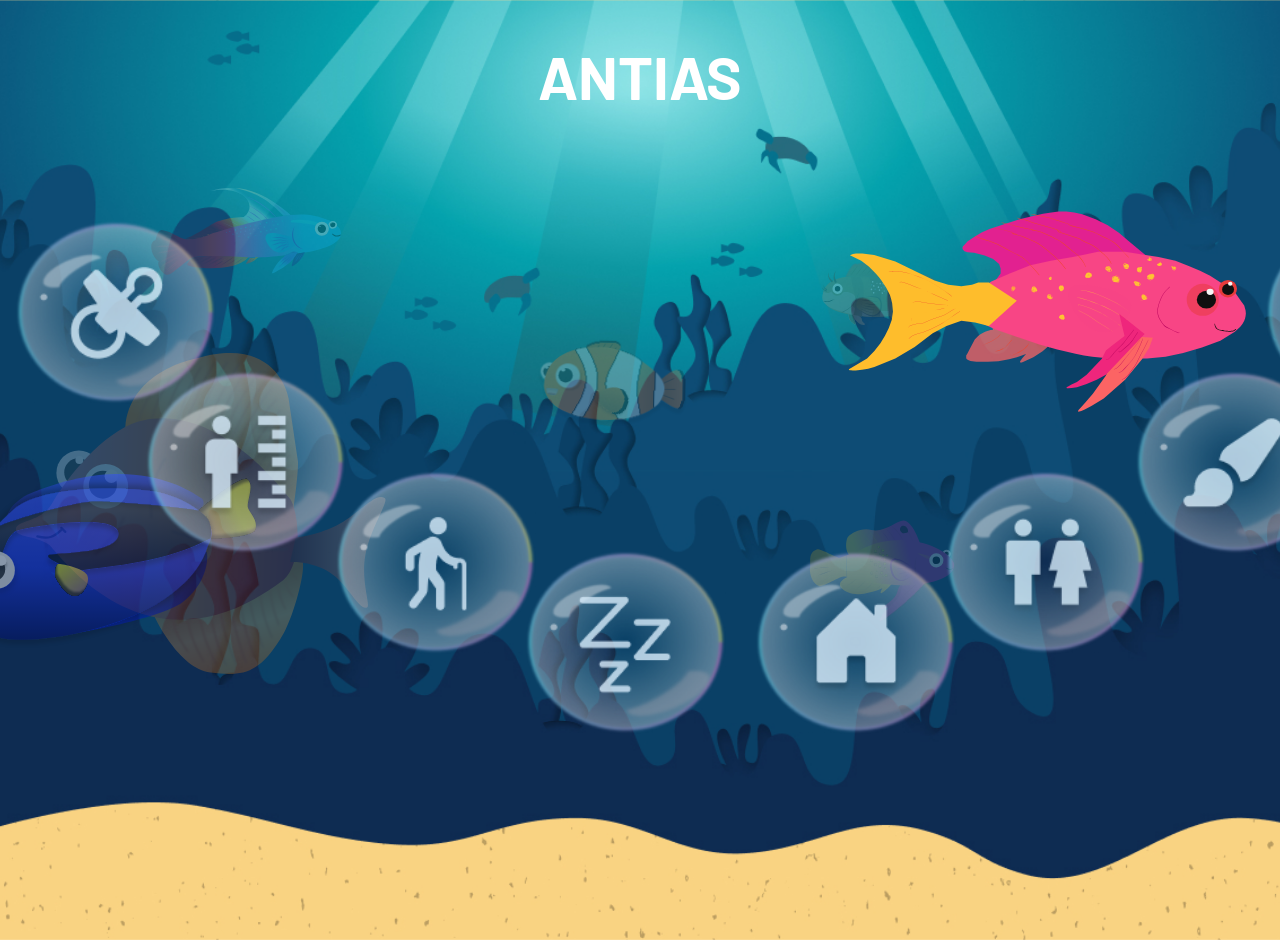
==== commit e6375bfb: "ingentingnggg" ====
--- a/antias.html
+++ b/antias.html
@@ -70,10 +70,9 @@
         </a>
     </button>
 
-
-<img src="images/FISKEN.svg" class="maikenfisk" alt="maikenfisk">
-
-
+  <svg class="streger"> 
+ <line x1="___" y1="___" x2="___" y2="___" /> 
+</svg>
 
 
   <!--Boblerne-->
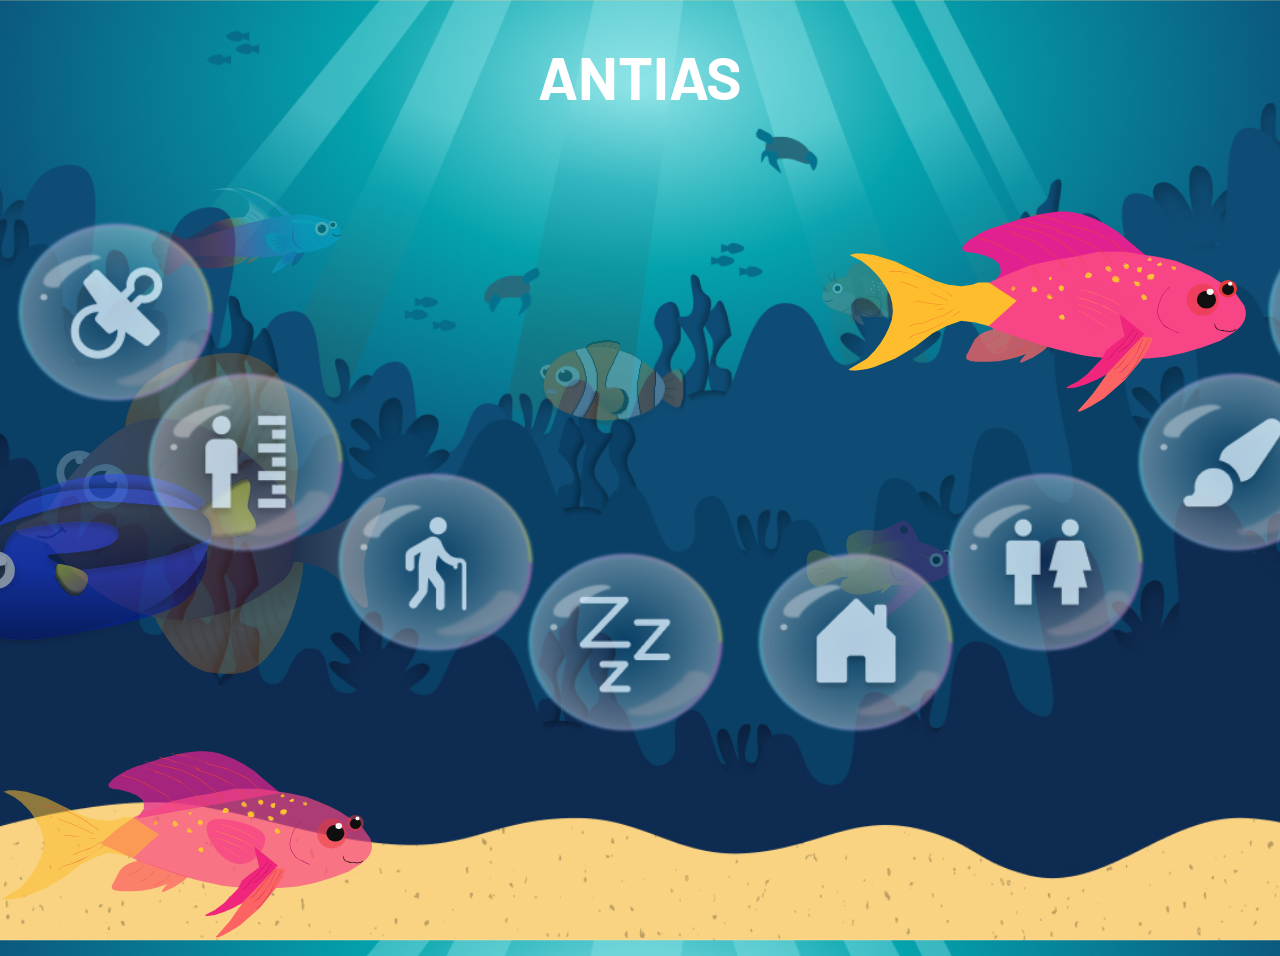
==== commit 88bd25b6: "Merge branch 'main' of https://github.com/Can2203/Akvarie-Case-Gruppe-GG" ====
--- a/antias.html
+++ b/antias.html
@@ -70,9 +70,10 @@
         </a>
     </button>
 
-  <svg class="streger"> 
- <line x1="___" y1="___" x2="___" y2="___" /> 
-</svg>
+
+<img src="images/FISKEN.svg" class="maikenfisk" alt="maikenfisk">
+
+
 
 
   <!--Boblerne-->
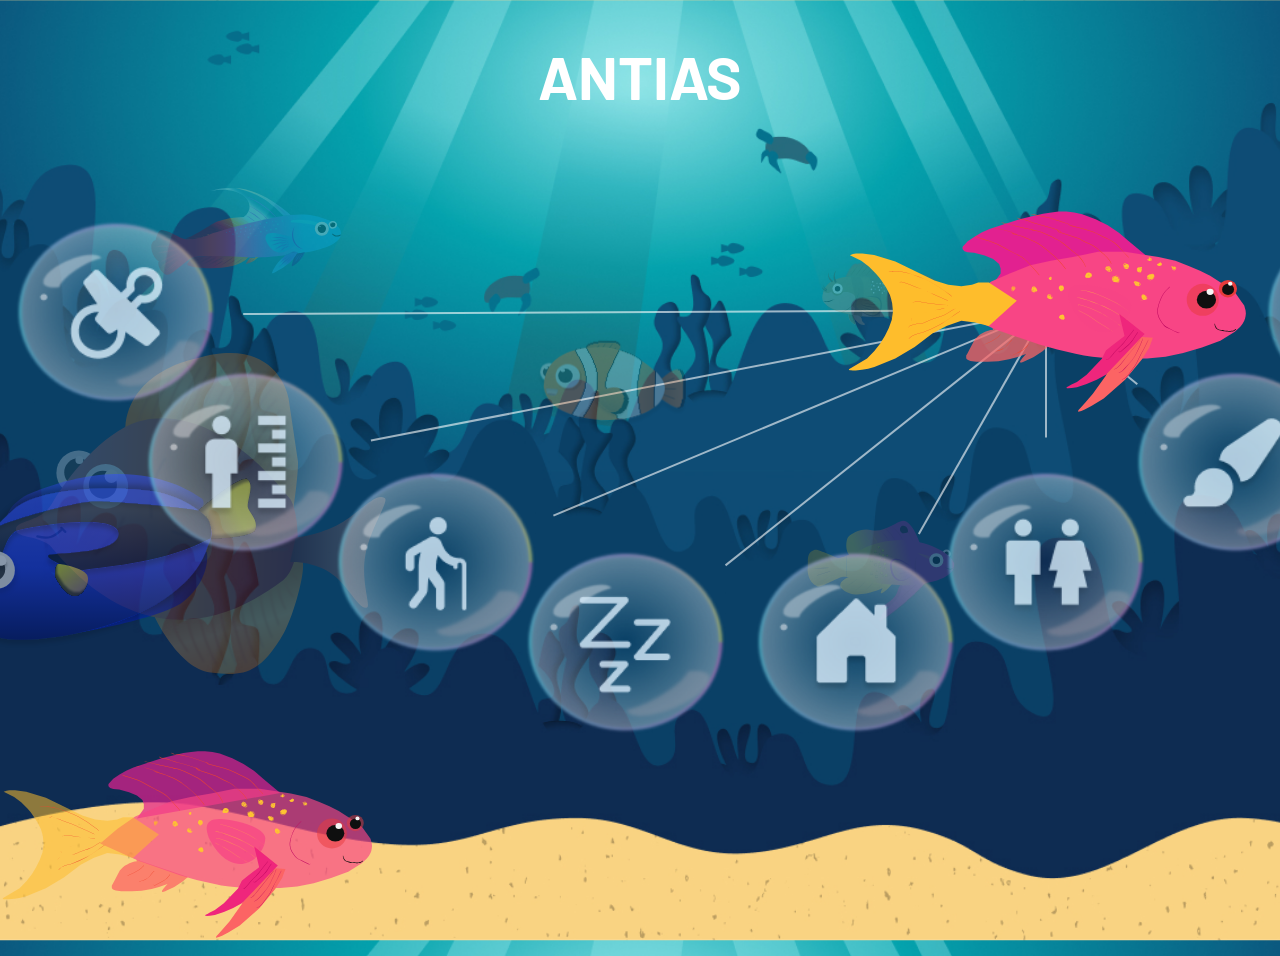
==== commit e4efea0f: "boboblbibb" ====
--- a/antias.html
+++ b/antias.html
@@ -8,6 +8,7 @@
     <meta name="viewport" content="width=device-width, initial-scale=1.0">
     <title>Antias</title> 
     <link rel="stylesheet" href="css/antias.css">
+    <link rel="stylesheet" href="css/streger.css">
     <link href="https://fonts.googleapis.com/css2?family=Barlow:ital,wght@0,100;0,200;0,300;0,400;0,500;0,600;0,700;0,800;0,900;1,100;1,200;1,300;1,400;1,500;1,600;1,700;1,800;1,900&family=Cormorant+Garamond:ital,wght@0,300..700;1,300..700&family=Montserrat:ital,wght@0,100..900;1,100..900&display=swap" rel="stylesheet">
 
 </head>
@@ -15,6 +16,7 @@
     
     <h1 class="overskriftlof">ANTIAS</h1>
    
+<svg class="streger"></svg>
 
     <button class="Rogfarvetkirurgfisk">
         <a href="#Rogfarvetkirurgfisk">
@@ -57,7 +59,7 @@
     </button>
 
 
-    <button class="Antias">
+    <button class="Antias Hovedfisk">
         <a href="LorOmFiskene.html">
            <img src="Fisk-svg/Antais.svg" alt="Antias"> 
         </a>
@@ -72,7 +74,6 @@
 
 
 <img src="images/FISKEN.svg" class="maikenfisk" alt="maikenfisk">
-
 
 
 
@@ -244,9 +245,9 @@
 
 
     <script src="js/antias.js"></script>
-
-
-
+  <script src="js/timer.js"></script>
+
+<script src="js/streger.js"></script>
 
 
 </body>
--- a/css/antias.css
+++ b/css/antias.css
@@ -2883,13 +2883,16 @@
 
 /*----------------------BOBLERNE----------------------*/
 
-.boble img{
+.boble img {
     width: 200px;
-}
-
-.boble1, .boble2, .boble3, .boble4, .boble5, .boble6, .boble7, .boble8{
-    border:none;
-    background:transparent;
+    opacity: 1;
+    transition: opacity 0.8s ease;
+}
+
+.boble1, .boble2, .boble3, .boble4,
+.boble5, .boble6, .boble7, .boble8 {
+    border: none;
+    background: transparent;
 }
 
 .paragraph1{
--- a/css/streger.css
+++ b/css/streger.css
@@ -0,0 +1,13 @@
+.streger {
+    pointer-events: none;
+    position: absolute;
+    top: 0;
+    left: 0;
+    width: 100%;
+    height: 100%;
+}
+
+.streger line {
+    stroke: rgba(255, 255, 255, 0.6);
+    stroke-width: 2;
+}
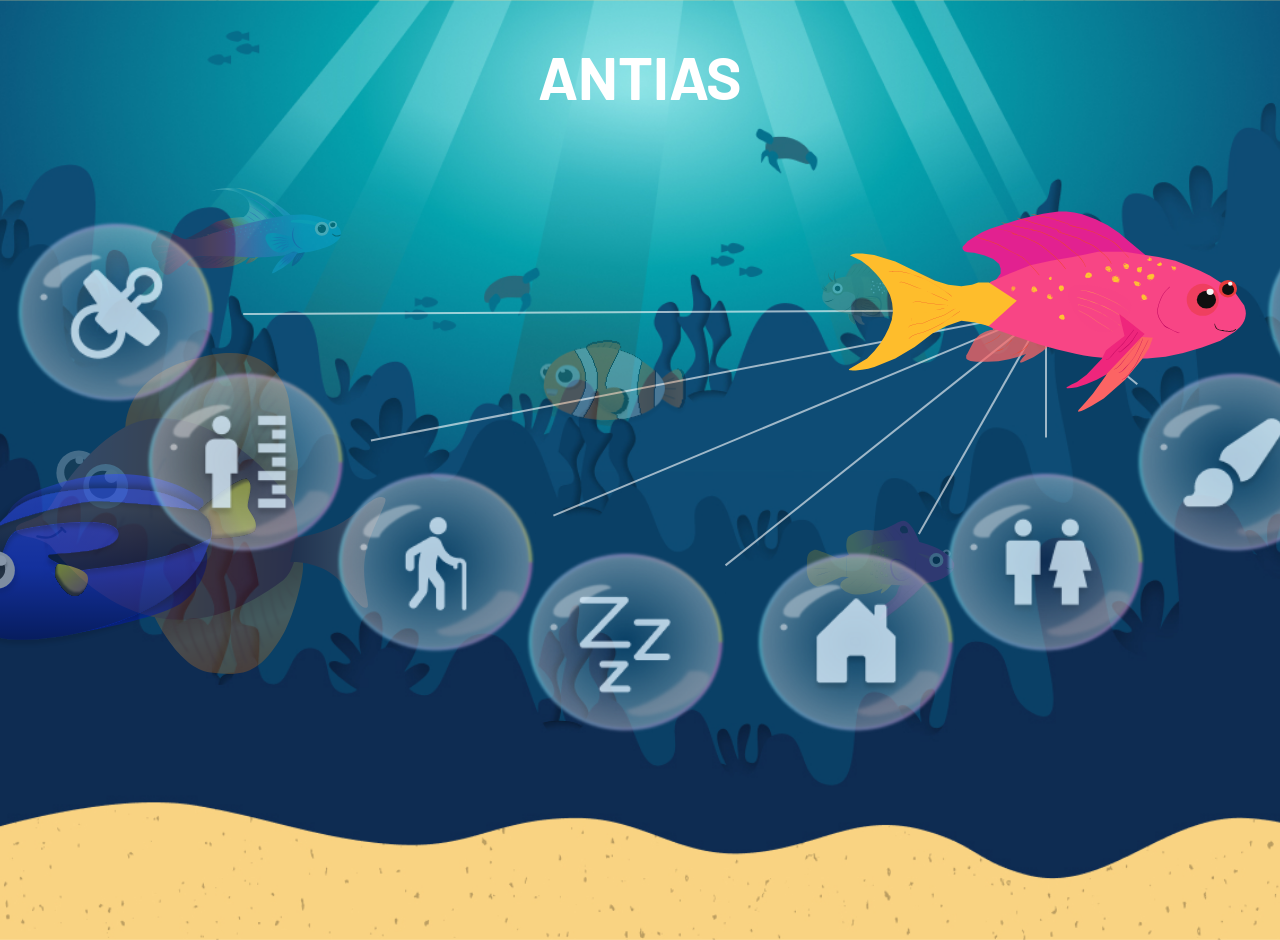
==== commit a9039691: "oiuyhgfdftyui" ====
--- a/antias.html
+++ b/antias.html
@@ -73,9 +73,6 @@
     </button>
 
 
-<img src="images/FISKEN.svg" class="maikenfisk" alt="maikenfisk">
-
-
 
   <!--Boblerne-->
 
--- a/css/antias.css
+++ b/css/antias.css
@@ -137,6 +137,12 @@
 
 .Antias img{
     width: 400px;
+    animation:pulser 1.3s ease-in-out infinite;
+}
+
+@keyframes pulser{
+    0%, 100% {scale:0.95 1;}
+    50% {scale:0.98 1;}
 }
 
 
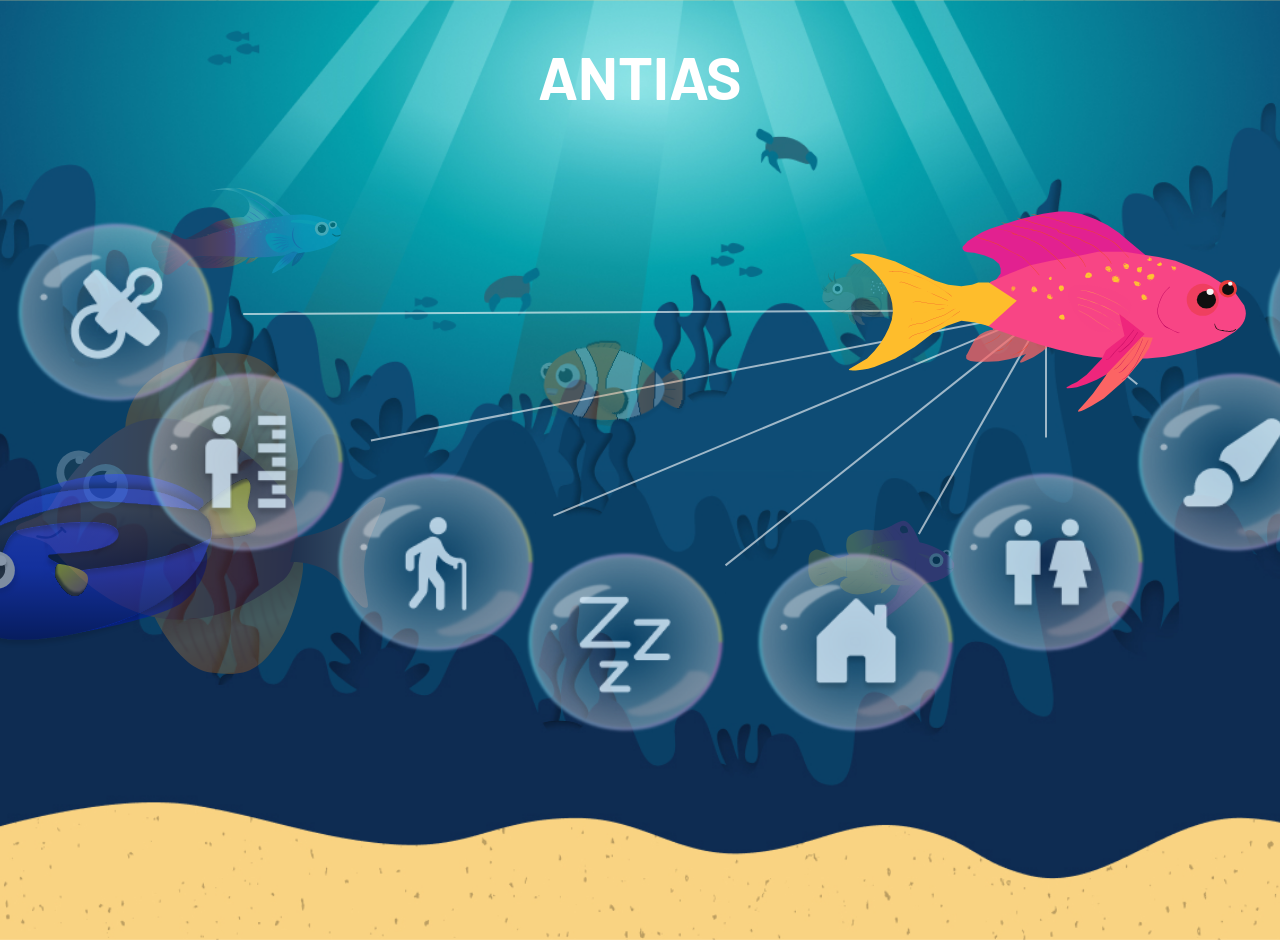
==== commit c410a135: "alle fiskene har fået en knap, om illustrerer oplæsning af tekst" ====
--- a/antias.html
+++ b/antias.html
@@ -89,6 +89,7 @@
                     klækker ægene, og små klovnfisk er <br>
                     blevet født.
                 </h4>
+                <img class="lyd lyd1" src="images/Lydknap.png" alt="">
             </div>
             
             <button onclick="hideUnhide('paragraph1')" onclick="hideUnhide('paragraph10')"class="boble boble1" >
@@ -109,6 +110,7 @@
                     og bliver på størrelse med med en <br>
                     lille badeand. 
                 </h4>
+                <img class="lyd lyd2" src="images/Lydknap.png" alt="">
             </div>
             
             
@@ -130,6 +132,7 @@
                     år, hvis den har et rigtig godt liv <br>
                     i akvariet med godt mad. 
                 </h4>
+                <img class="lyd lyd3" src="images/Lydknap.png" alt="">
             </div>
             
             
@@ -150,6 +153,7 @@
                     Intet Intet Intet Intet Intet Intet<br>
                     Intet Intet Intet Intet Intet. 
                 </h4>
+                <img class="lyd lyd4" src="images/Lydknap.png" alt="">
             </div>
             
             
@@ -171,6 +175,7 @@
                     som er tæt på Australien, hvor <br> 
                     Kænguruerne bor.
                 </h4>
+                <img class="lyd lyd5" src="images/Lydknap.png" alt="">
             </div>
             
             
@@ -191,6 +196,7 @@
                     men kan senere i deres liv skifte <br>
                     køn til hun eller forblive en han.
                 </h4>
+                <img class="lyd lyd6" src="images/Lydknap.png" alt="">
             </div>
             
             
@@ -211,6 +217,7 @@
                     sin flotte orange farve og sine <br>
                     hvide striber.
                 </h4>
+                <img class="lyd lyd7" src="images/Lydknap.png" alt="">
             </div>
             
             <button onclick="hideUnhide('paragraph7')" class="boble boble7">
@@ -229,6 +236,7 @@
                     alt mad den kan finde. Den kan både <br>
                     lige orme, alger og små krebsdyr.
                 </h4>
+                <img class="lyd lyd8" src="images/Lydknap.png" alt="">
             </div>
             
             
--- a/css/antias.css
+++ b/css/antias.css
@@ -21,6 +21,9 @@
     
 }
 
+.lyd{
+    width: 50px;
+}
 
 .Rogfarvetkirurgfisk{
     background: transparent;
@@ -2957,6 +2960,12 @@
     left:30px;
 }
 
+.lyd1{
+    position: relative;
+    bottom:350px;
+    left:125px;
+    z-index:2;
+}
 
 
 /*----------------------boble 2----------------------*/
@@ -2990,6 +2999,12 @@
     left:130px;
 }
 
+.lyd2{
+    position: relative;
+    bottom:215px;
+    left:220px;
+    z-index:2;
+}
 
 
 /*----------------------boble 3----------------------*/
@@ -3023,6 +3038,12 @@
     left:320px;
 }
 
+.lyd3{
+    position: relative;
+    bottom:105px;
+    left:405px;
+    z-index:2;
+}
 
 
 /*----------------------boble 4----------------------*/
@@ -3056,6 +3077,12 @@
     left:520px;
 }
 
+.lyd4{
+    position: relative;
+    bottom:30px;
+    left:600px;
+    z-index:2;
+}
 
 /*----------------------boble 5----------------------*/
 
@@ -3088,6 +3115,12 @@
     left:740px;
 }
 
+.lyd5{
+    position: relative;
+    bottom:30px;
+    left:830px;
+    z-index:2;
+}
 
 /*----------------------boble 6----------------------*/
 
@@ -3120,6 +3153,13 @@
     right:315px;
 }
 
+.lyd6{
+    position: relative;
+    bottom:100px;
+    left:1020px;
+    z-index:2;
+}
+
 /*----------------------boble 7----------------------*/
 
 #paragraph7{
@@ -3151,6 +3191,12 @@
     right:120px;
 }
 
+.lyd7{
+    position: relative;
+    bottom:210px;
+    left:1210px;
+    z-index:2;
+}
 
 /*----------------------boble 8----------------------*/
 
@@ -3183,33 +3229,38 @@
     right:30px;
 }
 
-
-
-
-
-
-
-
-
-
-
-
-
-
-
-
-
-
-
-
-
-
-
-
-
-
-
-
-
-
-
+.lyd8{
+    position: relative;
+    bottom:350px;
+    left:1295px;
+    z-index:2;
+}
+
+
+
+
+
+
+
+
+
+
+
+
+
+
+
+
+
+
+
+
+
+
+
+
+
+
+
+
+
